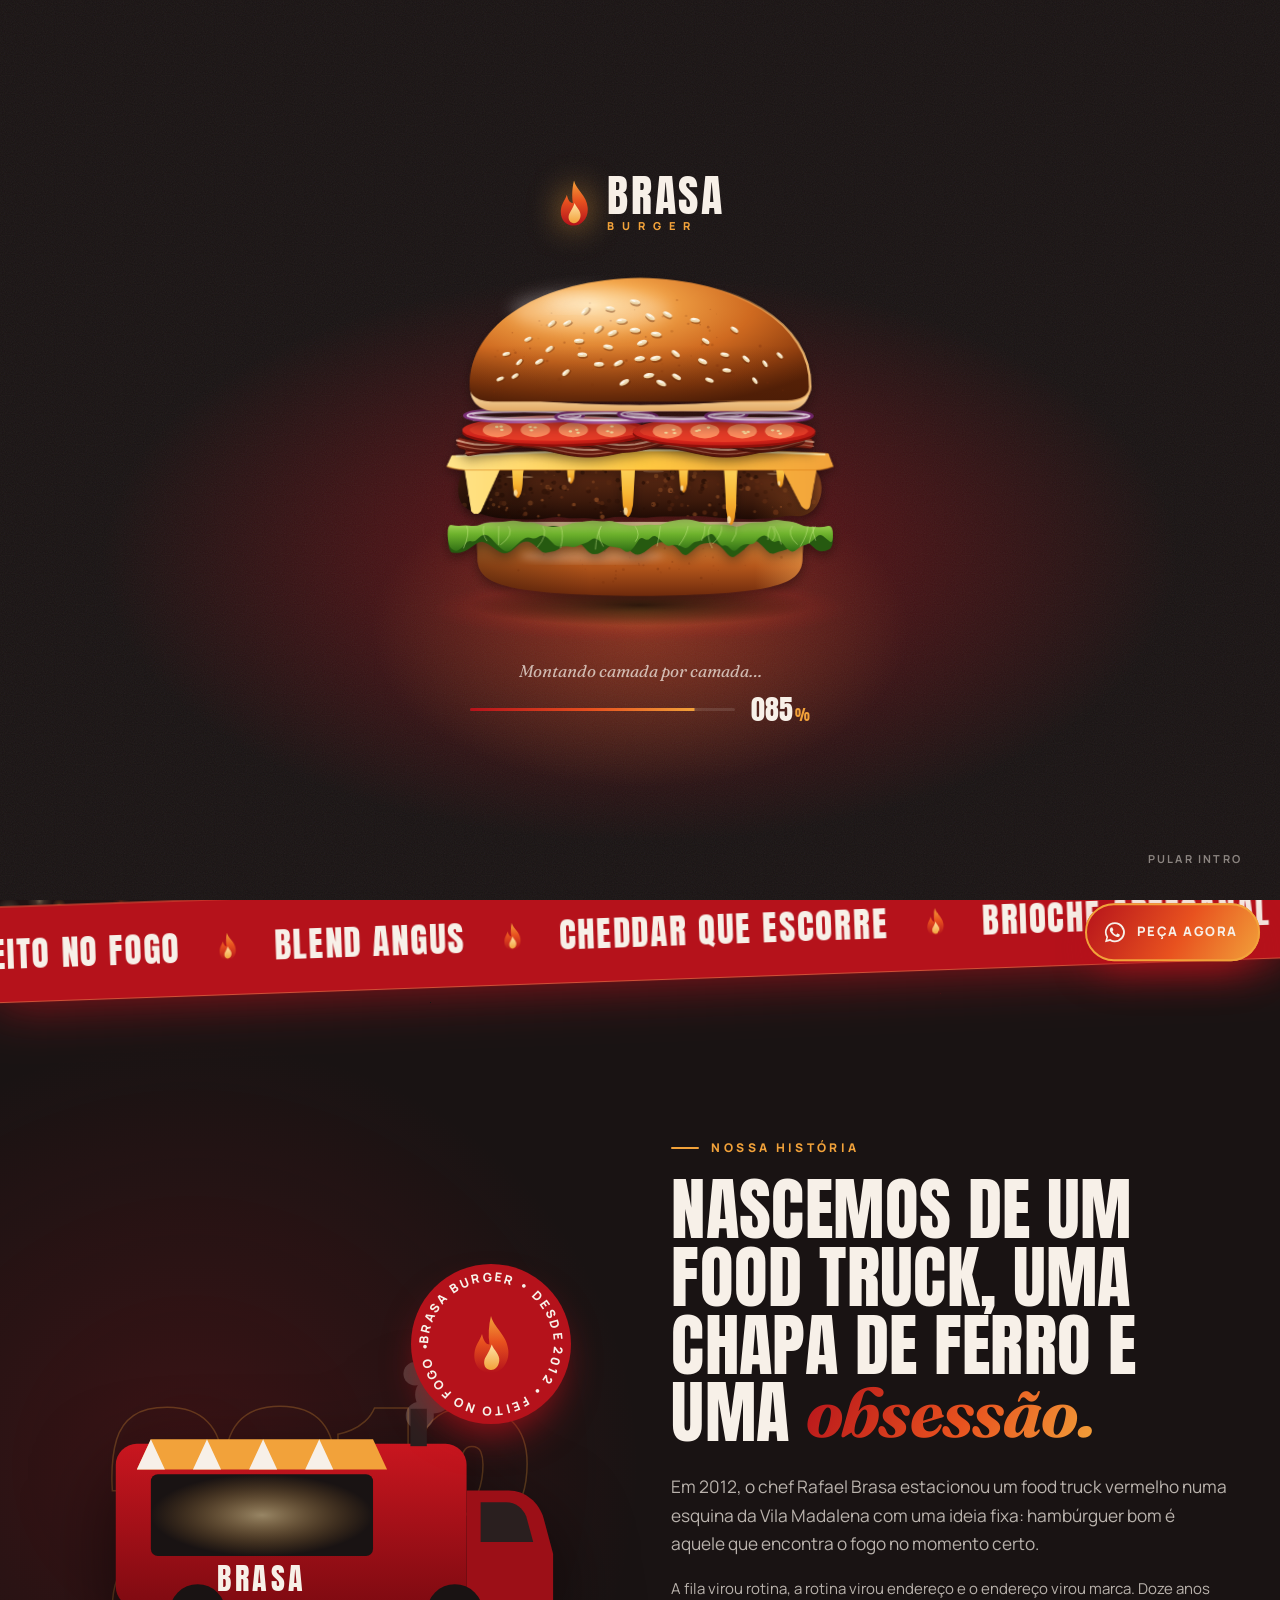
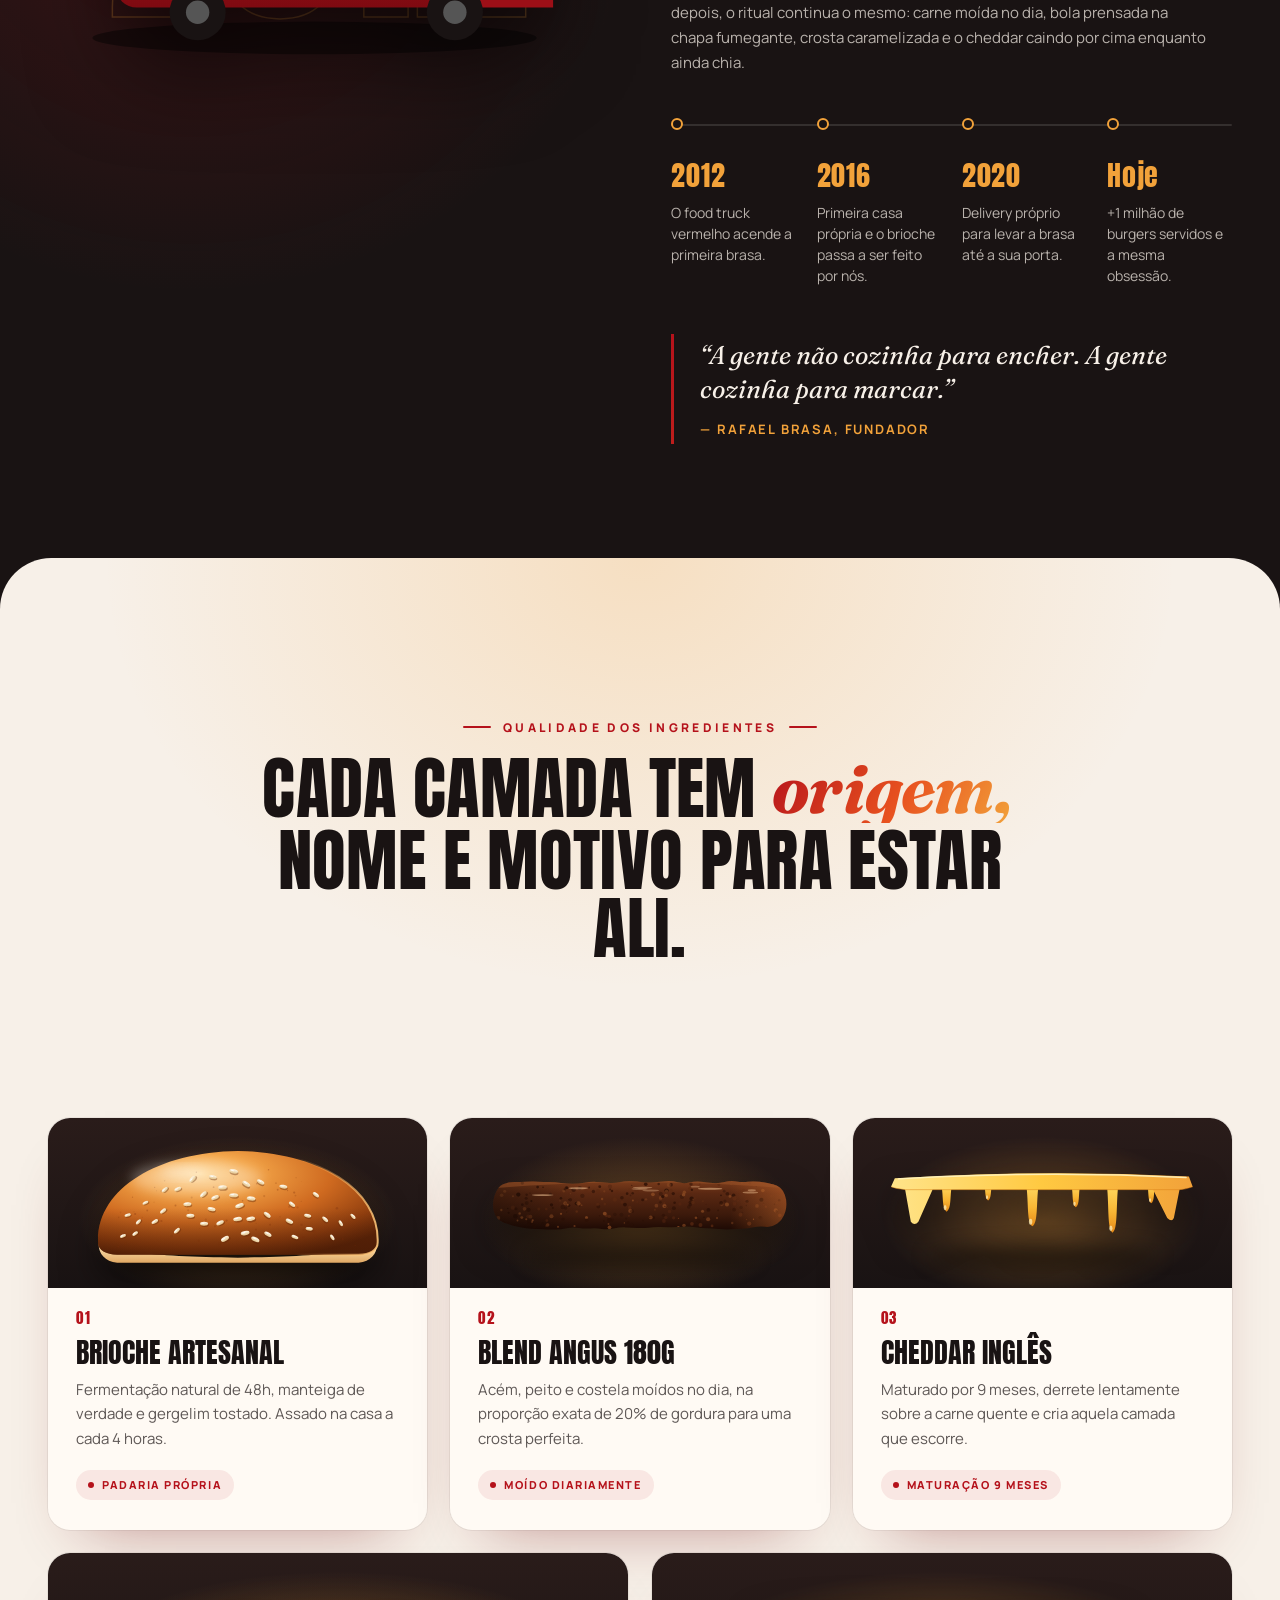
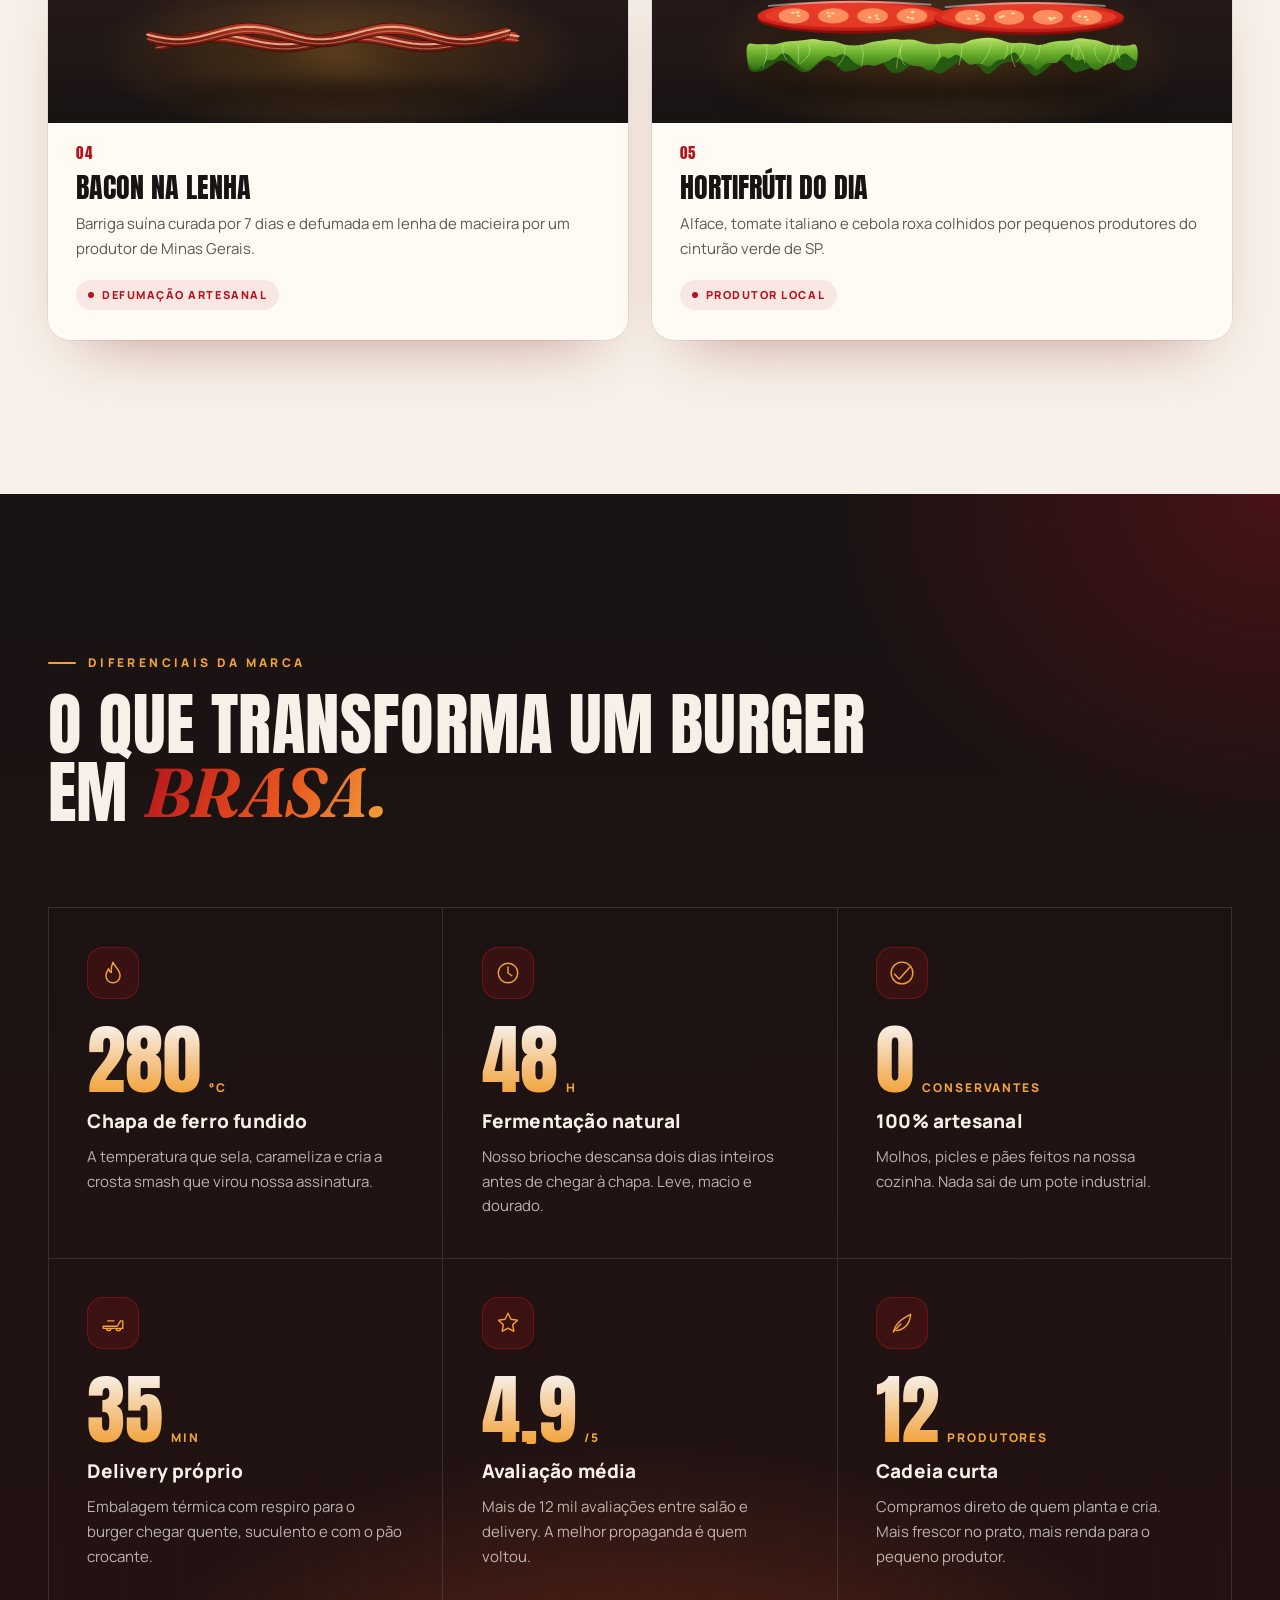
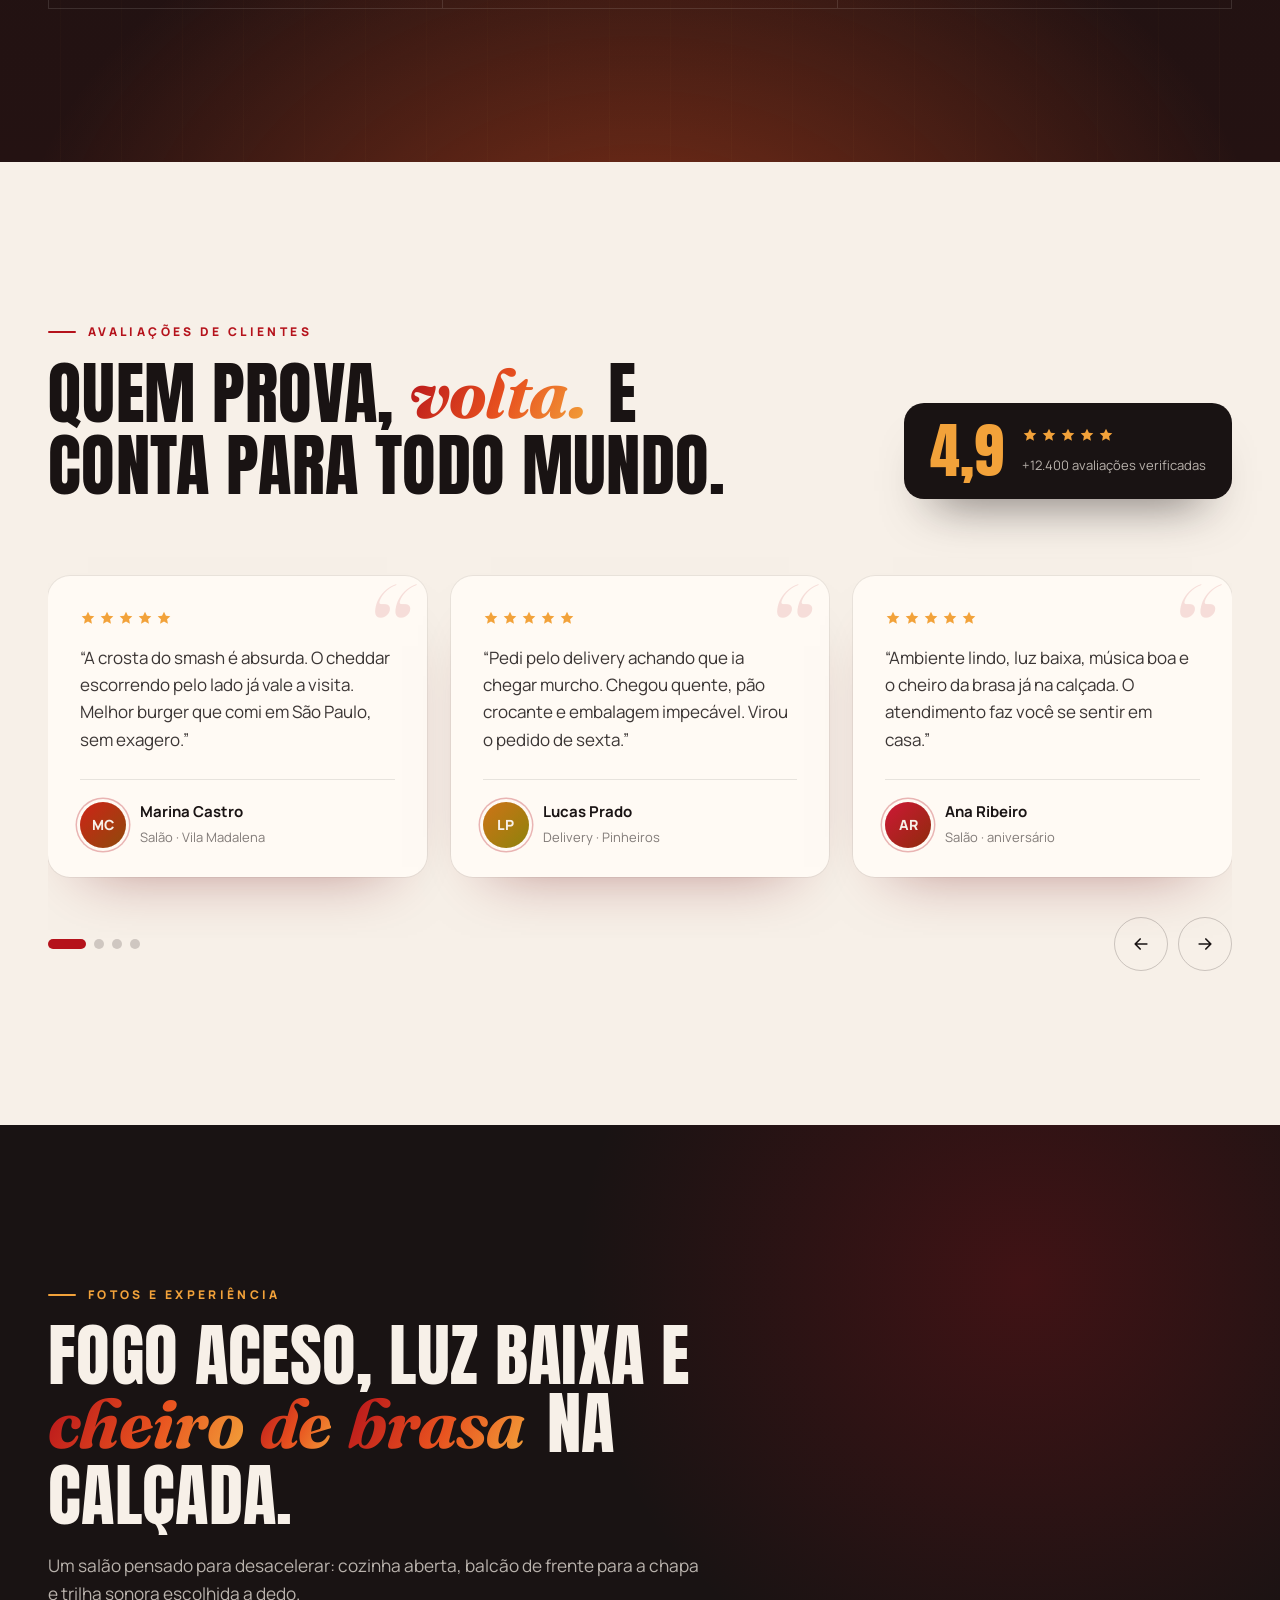
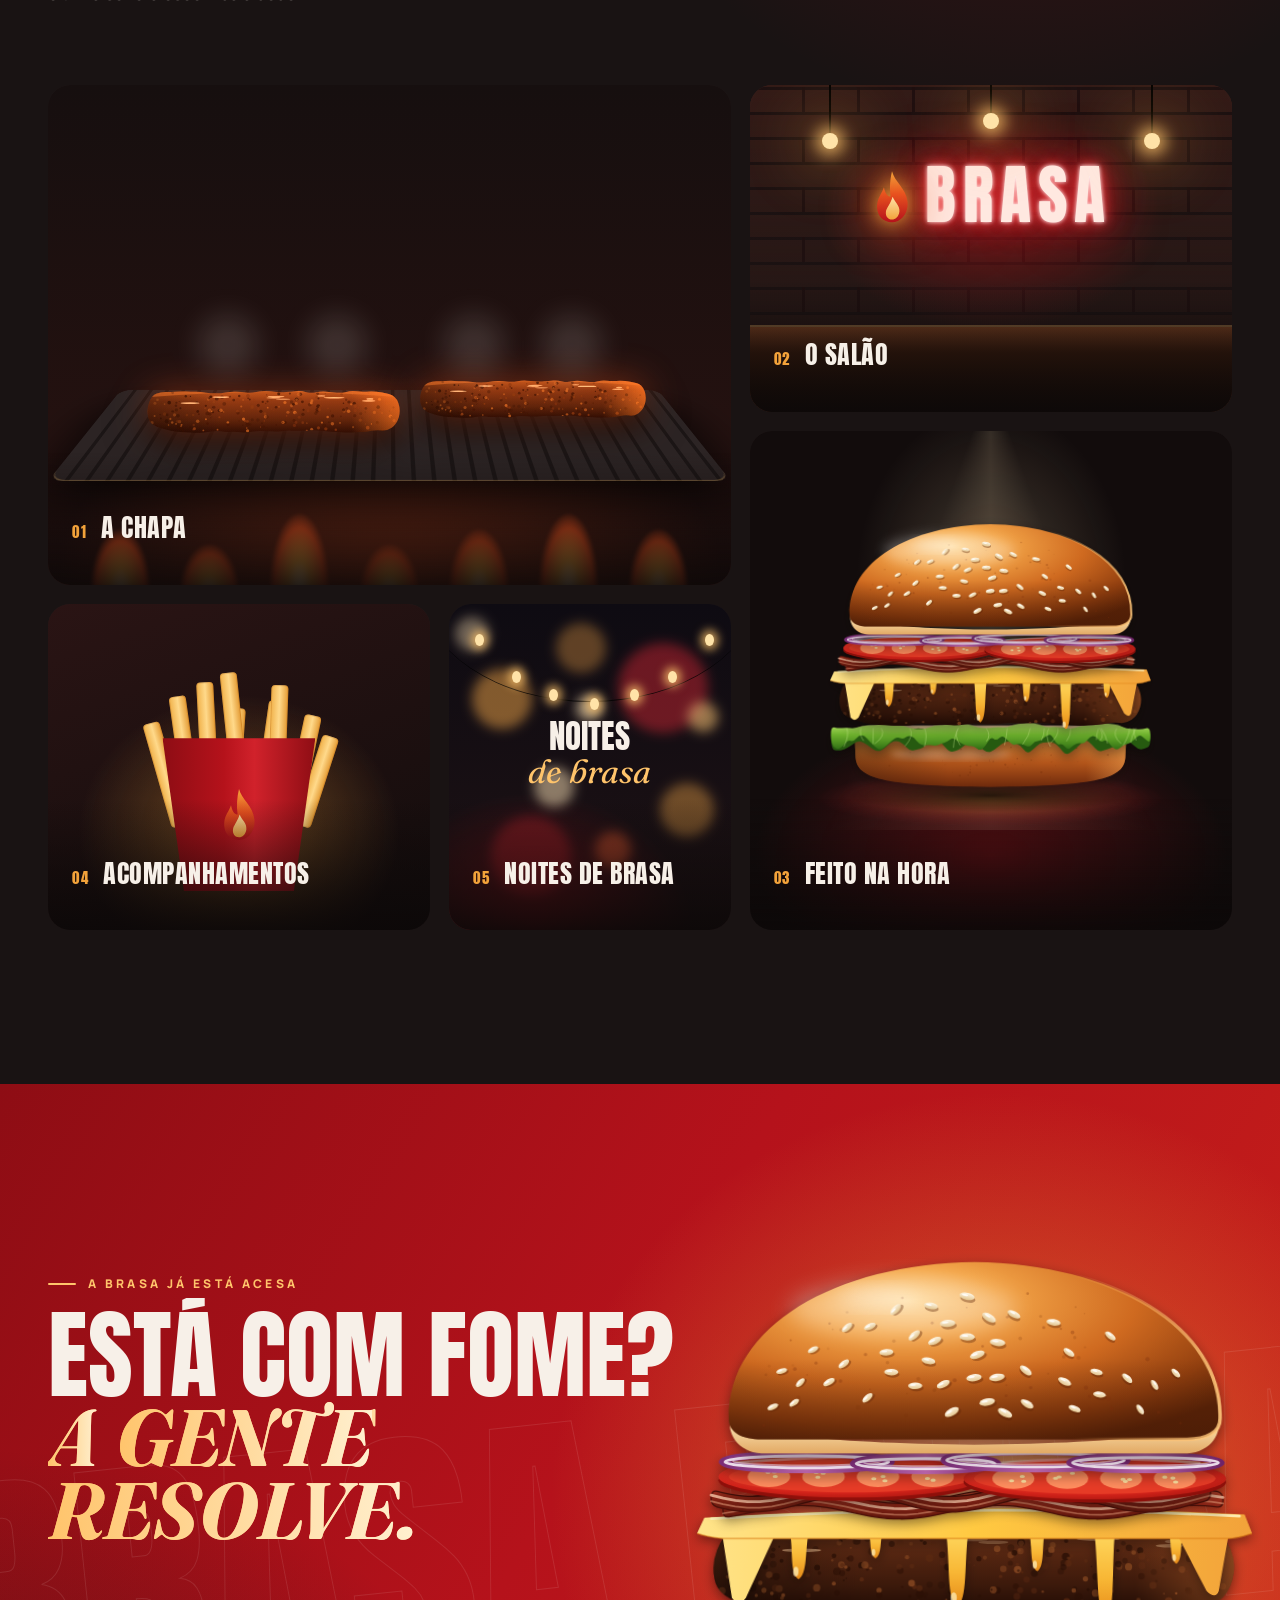
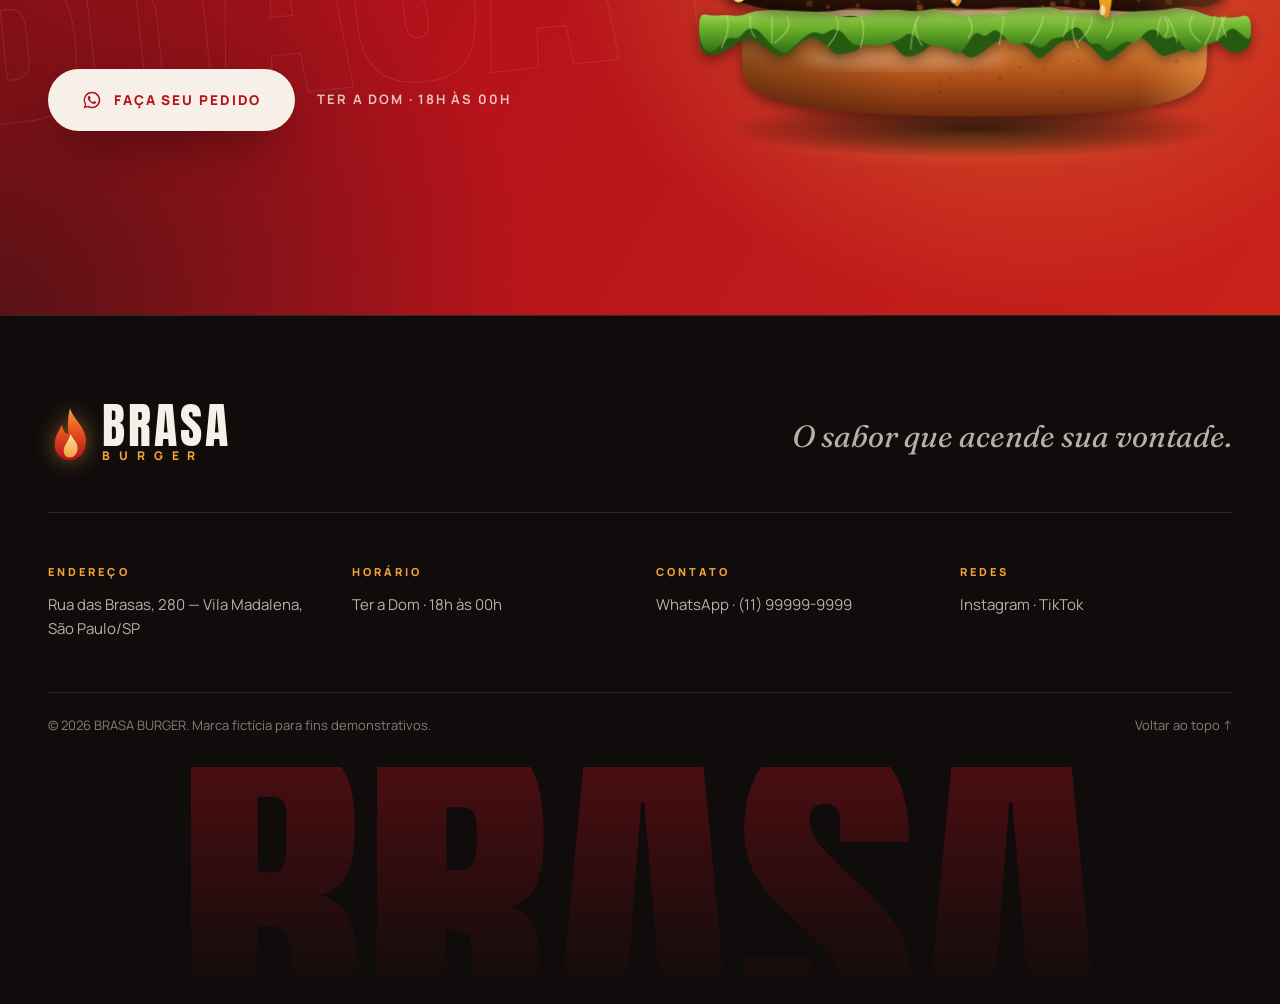
==== index.html @ 4874a47f "Site institucional BRASA BURGER: loader, hero com burger 3D animado e seções Co-Authored-By: Claude " ====
<!doctype html>
<html lang="pt-BR" class="is-loading">
<head>
  <meta charset="utf-8">
  <meta name="viewport" content="width=device-width, initial-scale=1, viewport-fit=cover">
  <title>BRASA BURGER — O sabor que acende sua vontade</title>
  <meta name="description" content="BRASA BURGER: smash burgers artesanais feitos na brasa, com blend Angus, cheddar inglês e brioche de fermentação natural.">
  <meta name="theme-color" content="#191313">
  <meta property="og:title" content="BRASA BURGER">
  <meta property="og:description" content="O sabor que acende sua vontade.">
  <link rel="icon" href="assets/favicon.svg" type="image/svg+xml">
  <link rel="preconnect" href="https://fonts.googleapis.com">
  <link rel="preconnect" href="https://fonts.gstatic.com" crossorigin>
  <link href="https://fonts.googleapis.com/css2?family=Anton&family=Fraunces:ital,opsz,wght@1,9..144,500;1,9..144,700&family=Manrope:wght@400;500;600;700;800&display=swap" rel="stylesheet">
  <link rel="stylesheet" href="css/base.css">
  <link rel="stylesheet" href="css/burger.css">
  <link rel="stylesheet" href="css/loader.css">
  <link rel="stylesheet" href="css/layout.css">
  <link rel="stylesheet" href="css/sections.css">
</head>
<body>

  <!-- Símbolos reutilizáveis -->
  <svg width="0" height="0" style="position:absolute" aria-hidden="true">
    <defs>
      <linearGradient id="flameG" x1="0" y1="1" x2="0" y2="0">
        <stop offset="0" stop-color="#B5121B"/><stop offset=".55" stop-color="#E8521F"/><stop offset="1" stop-color="#F2A23A"/>
      </linearGradient>
      <linearGradient id="flameIn" x1="0" y1="1" x2="0" y2="0">
        <stop offset="0" stop-color="#F2A23A"/><stop offset="1" stop-color="#FFE3A8"/>
      </linearGradient>
    </defs>
    <symbol id="i-flame" viewBox="0 0 64 80">
      <path d="M32 2C36 18 53 27 55 47C57 65 45 78 32 78C18 78 8 67 10 51C11 41 17 35 20 26C22 36 26 40 30 40C28 28 29 14 32 2Z" fill="url(#flameG)"/>
      <path d="M33 40C36 48 44 53 43 62C42 70 37 74 32 74C26 74 22 69 23 62C24 56 29 52 33 40Z" fill="url(#flameIn)"/>
    </symbol>
    <symbol id="i-star" viewBox="0 0 24 24"><path d="M12 2.5l2.9 6 6.6.8-4.9 4.6 1.3 6.6L12 17.3l-5.9 3.2 1.3-6.6L2.5 9.3l6.6-.8z" fill="currentColor"/></symbol>
    <symbol id="i-whats" viewBox="0 0 24 24"><path fill="currentColor" d="M12 2a10 10 0 0 0-8.6 15.1L2 22l5-1.3A10 10 0 1 0 12 2zm0 18.2c-1.6 0-3.1-.4-4.4-1.2l-.3-.2-3 .8.8-2.9-.2-.3A8.2 8.2 0 1 1 12 20.2zm4.5-6.1c-.2-.1-1.5-.7-1.7-.8-.2-.1-.4-.1-.6.1l-.8 1c-.1.2-.3.2-.5.1-.7-.3-1.4-.7-2-1.3-.6-.5-1-1.1-1.4-1.8-.1-.2 0-.4.1-.5l.4-.5.3-.4v-.5l-.8-1.9c-.2-.5-.4-.4-.6-.4h-.5c-.2 0-.5.1-.7.3-.6.6-.9 1.4-.9 2.2.1 1 .5 1.9 1.1 2.7 1.1 1.6 2.5 2.9 4.2 3.7.5.2.9.4 1.4.5.5.2 1.1.2 1.6.1.6-.1 1.2-.5 1.5-1 .2-.4.2-.8.1-1.2l-.2-.2z"/></symbol>
    <symbol id="i-arrow" viewBox="0 0 24 24"><path d="M5 12h14M13 6l6 6-6 6" fill="none" stroke="currentColor" stroke-width="2" stroke-linecap="round" stroke-linejoin="round"/></symbol>
  </svg>

  <!-- ================================================================ LOADER -->
  <div class="loader" id="loader" role="status" aria-live="polite" aria-label="Carregando BRASA BURGER">
    <div class="loader__bg"></div>
    <div class="loader__grain" aria-hidden="true"></div>
    <div class="loader__inner">
      <div class="loader__logo">
        <svg class="loader__flame" aria-hidden="true"><use href="#i-flame"/></svg>
        <div class="loader__word"><span>BRASA</span><small>BURGER</small></div>
      </div>
      <div class="loader__burger"><div data-burger="loader"></div></div>
      <div class="loader__status">
        <p class="loader__phrase" id="loaderPhrase">Acendendo a brasa…</p>
        <div class="loader__bar"><span id="loaderBar"></span></div>
        <div class="loader__count"><span id="loaderCount">000</span><small>%</small></div>
      </div>
    </div>
    <div class="loader__curtain loader__curtain--top"></div>
    <div class="loader__curtain loader__curtain--bottom"></div>
    <button class="loader__skip" type="button" id="loaderSkip">Pular intro</button>
  </div>

  <div class="progress" aria-hidden="true"><span></span></div>
  <div class="cursor" aria-hidden="true"><span class="cursor__dot"></span><span class="cursor__ring"></span></div>

  <!-- ================================================================ HEADER -->
  <header class="header" id="header">
    <div class="container header__row">
      <a href="#inicio" class="logo" aria-label="BRASA BURGER — início">
        <svg class="logo__flame" aria-hidden="true"><use href="#i-flame"/></svg>
        <span class="logo__word"><b>BRASA</b><small>BURGER</small></span>
      </a>
      <nav class="nav" id="nav" aria-label="Navegação principal">
        <ul class="nav__list">
          <li><a href="#historia" class="nav__link" data-i="1"><span>História</span></a></li>
          <li><a href="#ingredientes" class="nav__link" data-i="2"><span>Ingredientes</span></a></li>
          <li><a href="#diferenciais" class="nav__link" data-i="3"><span>Diferenciais</span></a></li>
          <li><a href="#avaliacoes" class="nav__link" data-i="4"><span>Avaliações</span></a></li>
          <li><a href="#experiencia" class="nav__link" data-i="5"><span>Experiência</span></a></li>
        </ul>
        <div class="nav__mobile-foot">
          <a class="btn btn--primary" data-order href="#"><svg><use href="#i-whats"/></svg>FAÇA SEU PEDIDO</a>
          <p data-contact="hours"></p>
        </div>
      </nav>
      <a class="btn btn--primary btn--sm header__cta" data-order href="#"><svg><use href="#i-whats"/></svg><span>FAÇA SEU PEDIDO</span></a>
      <button class="burger-btn" id="menuBtn" type="button" aria-label="Abrir menu" aria-expanded="false" aria-controls="nav">
        <span></span><span></span><span></span>
      </button>
    </div>
  </header>

  <main>
    <!-- ================================================================ HERO -->
    <section class="hero" id="inicio" aria-label="Início">
      <canvas class="hero__embers" id="embers" aria-hidden="true"></canvas>
      <div class="hero__glow" aria-hidden="true"></div>
      <div class="hero__bgword" aria-hidden="true"><span>BRASA</span></div>

      <div class="container hero__grid">
        <div class="hero__content">
          <p class="eyebrow hero__eyebrow" data-hero="1"><span class="pulse-dot"></span>Smash burger na brasa · desde 2012</p>
          <h1 class="hero__title">
            <span class="hero__line"><span data-hero="2">O SABOR</span></span>
            <span class="hero__line"><span data-hero="3">QUE <em>ACENDE</em></span></span>
            <span class="hero__line"><span data-hero="4">SUA VONTADE.</span></span>
          </h1>
          <p class="hero__lead" data-hero="5">Blend Angus selado a 280°C, cheddar que escorre devagar e brioche tostado na manteiga. Hambúrguer de verdade, feito no fogo e servido no ponto.</p>
          <div class="hero__actions" data-hero="6">
            <a class="btn btn--primary btn--lg magnetic" data-order href="#"><svg><use href="#i-whats"/></svg><span>FAÇA SEU PEDIDO</span></a>
            <a class="btn btn--ghost btn--lg" href="#historia"><span>CONHEÇA NOSSA HISTÓRIA</span><svg><use href="#i-arrow"/></svg></a>
          </div>
          <div class="hero__meta" data-hero="7">
            <div class="hero__rating">
              <span class="stars"><svg><use href="#i-star"/></svg><svg><use href="#i-star"/></svg><svg><use href="#i-star"/></svg><svg><use href="#i-star"/></svg><svg><use href="#i-star"/></svg></span>
              <span><b>4,9</b> · +12 mil avaliações</span>
            </div>
            <span class="hero__sep"></span>
            <span class="hero__delivery">Delivery em até <b>35 min</b></span>
          </div>
        </div>

        <div class="hero__visual" data-hero="8">
          <div class="hero__halo" aria-hidden="true"></div>
          <div class="hero__ring" aria-hidden="true"></div>
          <div class="hero__burger" data-burger="hero" role="img" aria-label="Hambúrguer BRASA com brioche, cheddar derretido, blend Angus, bacon, tomate, cebola roxa e alface"></div>
          <div class="hero__particles" aria-hidden="true">
            <i class="seed" style="--x:12%;--y:18%;--d:0s"></i><i class="seed" style="--x:84%;--y:12%;--d:-2s"></i>
            <i class="seed" style="--x:92%;--y:56%;--d:-4s"></i><i class="seed" style="--x:6%;--y:62%;--d:-1s"></i>
            <i class="leaf" style="--x:4%;--y:40%;--d:-3s"></i><i class="leaf" style="--x:90%;--y:80%;--d:-5s"></i>
            <i class="flake" style="--x:20%;--y:85%;--d:-1.5s"></i><i class="flake" style="--x:75%;--y:4%;--d:-3.5s"></i>
          </div>
          <div class="hero__badge hero__badge--a"><b>180g</b><span>Blend Angus</span></div>
          <div class="hero__badge hero__badge--b"><svg><use href="#i-flame"/></svg><span>Na brasa<br>a 280°C</span></div>
          <button class="hero__toggle" id="heroToggle" type="button" aria-pressed="false">
            <span class="hero__toggle-icon"><i></i><i></i><i></i></span><span class="hero__toggle-text">Ver por dentro</span>
          </button>
        </div>
      </div>

      <a href="#historia" class="hero__scroll" aria-label="Rolar para a história"><span>Role</span><i></i></a>
    </section>

    <!-- ================================================================ MARQUEE -->
    <div class="marquee" aria-hidden="true">
      <div class="marquee__track">
        <span>FEITO NO FOGO</span><svg><use href="#i-flame"/></svg><span>BLEND ANGUS</span><svg><use href="#i-flame"/></svg><span>CHEDDAR QUE ESCORRE</span><svg><use href="#i-flame"/></svg><span>BRIOCHE ARTESANAL</span><svg><use href="#i-flame"/></svg><span>SMASH NA CHAPA</span><svg><use href="#i-flame"/></svg>
        <span>FEITO NO FOGO</span><svg><use href="#i-flame"/></svg><span>BLEND ANGUS</span><svg><use href="#i-flame"/></svg><span>CHEDDAR QUE ESCORRE</span><svg><use href="#i-flame"/></svg><span>BRIOCHE ARTESANAL</span><svg><use href="#i-flame"/></svg><span>SMASH NA CHAPA</span><svg><use href="#i-flame"/></svg>
      </div>
    </div>

    <!-- ================================================================ HISTÓRIA -->
    <section class="section story" id="historia">
      <div class="container story__grid">
        <div class="story__visual reveal">
          <div class="seal" aria-hidden="true">
            <svg class="seal__text" viewBox="0 0 200 200">
              <defs><path id="sealPath" d="M100 100m-78 0a78 78 0 1 1 156 0a78 78 0 1 1-156 0"/></defs>
              <text><textPath href="#sealPath">BRASA BURGER • DESDE 2012 • FEITO NO FOGO •</textPath></text>
            </svg>
            <svg class="seal__flame"><use href="#i-flame"/></svg>
          </div>
          <div class="story__year" aria-hidden="true">2012</div>
          <div class="story__truck">
            <svg viewBox="0 0 420 260" aria-hidden="true">
              <defs>
                <linearGradient id="truckG" x1="0" y1="0" x2="0" y2="1"><stop offset="0" stop-color="#C9161F"/><stop offset="1" stop-color="#7E0A11"/></linearGradient>
                <radialGradient id="lampG"><stop offset="0" stop-color="#FFE3A8"/><stop offset="1" stop-color="#F2A23A" stop-opacity="0"/></radialGradient>
              </defs>
              <ellipse cx="210" cy="236" rx="190" ry="14" fill="#000" opacity=".45"/>
              <rect x="40" y="70" width="300" height="140" rx="18" fill="url(#truckG)"/>
              <path d="M340 110h36c14 0 26 10 30 24l8 30v46H340z" fill="#9C0F17"/>
              <path d="M352 120h22c8 0 14 5 17 12l6 22h-45z" fill="#2a1f1f"/>
              <rect x="70" y="96" width="190" height="70" rx="6" fill="#191313"/>
              <rect x="70" y="96" width="190" height="70" rx="6" fill="url(#lampG)" opacity=".55"/>
              <path d="M58 92h214l-12-26H70z" fill="#F2A23A"/>
              <path d="M70 66l-12 26h24zm48 0l-12 26h24zm48 0l-12 26h24zm48 0l-12 26h24z" fill="#F7F0E8"/>
              <text x="165" y="196" text-anchor="middle" font-family="Anton, Impact, sans-serif" font-size="26" fill="#F7F0E8" letter-spacing="3">BRASA</text>
              <circle cx="110" cy="214" r="24" fill="#191313"/><circle cx="110" cy="214" r="10" fill="#555"/>
              <circle cx="330" cy="214" r="24" fill="#191313"/><circle cx="330" cy="214" r="10" fill="#555"/>
              <g class="truck-smoke" fill="#F7F0E8" opacity=".18"><circle cx="300" cy="46" r="12"/><circle cx="312" cy="28" r="16"/><circle cx="296" cy="10" r="10"/></g>
              <rect x="292" y="40" width="14" height="32" fill="#2a1f1f"/>
            </svg>
          </div>
        </div>

        <div class="story__content">
          <p class="eyebrow reveal">Nossa história</p>
          <h2 class="title reveal" data-split>Nascemos de um food truck, uma chapa de ferro e uma <em>obsessão.</em></h2>
          <p class="lead reveal">Em 2012, o chef Rafael Brasa estacionou um food truck vermelho numa esquina da Vila Madalena com uma ideia fixa: hambúrguer bom é aquele que encontra o fogo no momento certo.</p>
          <p class="reveal">A fila virou rotina, a rotina virou endereço e o endereço virou marca. Doze anos depois, o ritual continua o mesmo: carne moída no dia, bola prensada na chapa fumegante, crosta caramelizada e o cheddar caindo por cima enquanto ainda chia.</p>

          <ol class="timeline reveal" style="--p:0">
            <li><b>2012</b><span>O food truck vermelho acende a primeira brasa.</span></li>
            <li><b>2016</b><span>Primeira casa própria e o brioche passa a ser feito por nós.</span></li>
            <li><b>2020</b><span>Delivery próprio para levar a brasa até a sua porta.</span></li>
            <li><b>Hoje</b><span>+1 milhão de burgers servidos e a mesma obsessão.</span></li>
          </ol>

          <blockquote class="quote reveal">
            <p>“A gente não cozinha para encher. A gente cozinha para marcar.”</p>
            <cite>— Rafael Brasa, fundador</cite>
          </blockquote>
        </div>
      </div>
    </section>

    <!-- ================================================================ INGREDIENTES -->
    <section class="section ingredients" id="ingredientes">
      <div class="container">
        <header class="section-head section-head--center">
          <p class="eyebrow eyebrow--dark reveal">Qualidade dos ingredientes</p>
          <h2 class="title title--dark reveal" data-split>Cada camada tem <em>origem,</em> nome e motivo para estar ali.</h2>
          <p class="lead lead--dark reveal">Trabalhamos com produtores parceiros, recebemos insumos frescos todos os dias e não usamos conservantes. Simples assim — e trabalhoso assim.</p>
        </header>

        <div class="ing-grid">
          <article class="ing-card tilt reveal" style="--i:0">
            <div class="ing-card__art" data-art="topBun"></div>
            <span class="ing-card__num">01</span>
            <h3>Brioche artesanal</h3>
            <p>Fermentação natural de 48h, manteiga de verdade e gergelim tostado. Assado na casa a cada 4 horas.</p>
            <span class="ing-card__tag">Padaria própria</span>
          </article>
          <article class="ing-card tilt reveal" style="--i:1">
            <div class="ing-card__art" data-art="patty"></div>
            <span class="ing-card__num">02</span>
            <h3>Blend Angus 180g</h3>
            <p>Acém, peito e costela moídos no dia, na proporção exata de 20% de gordura para uma crosta perfeita.</p>
            <span class="ing-card__tag">Moído diariamente</span>
          </article>
          <article class="ing-card tilt reveal" style="--i:2">
            <div class="ing-card__art" data-art="cheese"></div>
            <span class="ing-card__num">03</span>
            <h3>Cheddar inglês</h3>
            <p>Maturado por 9 meses, derrete lentamente sobre a carne quente e cria aquela camada que escorre.</p>
            <span class="ing-card__tag">Maturação 9 meses</span>
          </article>
          <article class="ing-card tilt reveal" style="--i:3">
            <div class="ing-card__art" data-art="bacon"></div>
            <span class="ing-card__num">04</span>
            <h3>Bacon na lenha</h3>
            <p>Barriga suína curada por 7 dias e defumada em lenha de macieira por um produtor de Minas Gerais.</p>
            <span class="ing-card__tag">Defumação artesanal</span>
          </article>
          <article class="ing-card tilt reveal" style="--i:4">
            <div class="ing-card__art ing-card__art--duo"><div data-art="tomato"></div><div data-art="lettuce"></div></div>
            <span class="ing-card__num">05</span>
            <h3>Hortifrúti do dia</h3>
            <p>Alface, tomate italiano e cebola roxa colhidos por pequenos produtores do cinturão verde de SP.</p>
            <span class="ing-card__tag">Produtor local</span>
          </article>
        </div>
      </div>
    </section>

    <!-- ================================================================ DIFERENCIAIS -->
    <section class="section features" id="diferenciais">
      <div class="features__fire" aria-hidden="true"></div>
      <div class="container">
        <header class="section-head">
          <p class="eyebrow reveal">Diferenciais da marca</p>
          <h2 class="title reveal" data-split>O que transforma um burger em <em>BRASA.</em></h2>
        </header>

        <div class="feat-grid">
          <article class="feat spot reveal" style="--i:0">
            <div class="feat__icon"><svg viewBox="0 0 48 48"><path d="M24 4c3 9 13 13 13 25a13 13 0 0 1-26 0c0-6 3-9 5-13 1 5 3 7 5 7-1-7 0-13 3-19z"/></svg></div>
            <div class="feat__num"><span data-count="280">0</span><small>°C</small></div>
            <h3>Chapa de ferro fundido</h3>
            <p>A temperatura que sela, carameliza e cria a crosta smash que virou nossa assinatura.</p>
          </article>
          <article class="feat spot reveal" style="--i:1">
            <div class="feat__icon"><svg viewBox="0 0 48 48"><circle cx="24" cy="24" r="18"/><path d="M24 13v11l7 5"/></svg></div>
            <div class="feat__num"><span data-count="48">0</span><small>h</small></div>
            <h3>Fermentação natural</h3>
            <p>Nosso brioche descansa dois dias inteiros antes de chegar à chapa. Leve, macio e dourado.</p>
          </article>
          <article class="feat spot reveal" style="--i:2">
            <div class="feat__icon"><svg viewBox="0 0 48 48"><path d="M10 26l9 9 19-21"/><circle cx="24" cy="24" r="20"/></svg></div>
            <div class="feat__num"><span data-count="0">0</span><small>conservantes</small></div>
            <h3>100% artesanal</h3>
            <p>Molhos, picles e pães feitos na nossa cozinha. Nada sai de um pote industrial.</p>
          </article>
          <article class="feat spot reveal" style="--i:3">
            <div class="feat__icon"><svg viewBox="0 0 48 48"><path d="M6 30h26l6-10h4v14H6zM12 34a4 4 0 1 0 8 0M30 34a4 4 0 1 0 8 0M14 20h12"/></svg></div>
            <div class="feat__num"><span data-count="35">0</span><small>min</small></div>
            <h3>Delivery próprio</h3>
            <p>Embalagem térmica com respiro para o burger chegar quente, suculento e com o pão crocante.</p>
          </article>
          <article class="feat spot reveal" style="--i:4">
            <div class="feat__icon"><svg viewBox="0 0 48 48"><path d="M24 6l5.4 11 12.1 1.8-8.8 8.5 2.1 12L24 33.6 13.2 39.3l2.1-12-8.8-8.5L18.6 17z"/></svg></div>
            <div class="feat__num"><span data-count="4.9" data-decimals="1">0</span><small>/5</small></div>
            <h3>Avaliação média</h3>
            <p>Mais de 12 mil avaliações entre salão e delivery. A melhor propaganda é quem voltou.</p>
          </article>
          <article class="feat spot reveal" style="--i:5">
            <div class="feat__icon"><svg viewBox="0 0 48 48"><path d="M8 40c4-14 12-22 32-32-2 20-12 28-26 30"/><path d="M8 40l14-14"/></svg></div>
            <div class="feat__num"><span data-count="12">0</span><small>produtores</small></div>
            <h3>Cadeia curta</h3>
            <p>Compramos direto de quem planta e cria. Mais frescor no prato, mais renda para o pequeno produtor.</p>
          </article>
        </div>
      </div>
    </section>

    <!-- ================================================================ AVALIAÇÕES -->
    <section class="section reviews" id="avaliacoes">
      <div class="container">
        <header class="section-head reviews__head">
          <div>
            <p class="eyebrow eyebrow--dark reveal">Avaliações de clientes</p>
            <h2 class="title title--dark reveal" data-split>Quem prova, <em>volta.</em> E conta para todo mundo.</h2>
          </div>
          <div class="reviews__score reveal">
            <b>4,9</b>
            <div>
              <span class="stars"><svg><use href="#i-star"/></svg><svg><use href="#i-star"/></svg><svg><use href="#i-star"/></svg><svg><use href="#i-star"/></svg><svg><use href="#i-star"/></svg></span>
              <small>+12.400 avaliações verificadas</small>
            </div>
          </div>
        </header>

        <div class="slider reveal" id="reviews" aria-roledescription="carrossel" aria-label="Avaliações">
          <div class="slider__viewport">
            <ul class="slider__track">
              <li class="review"><div class="review__stars stars"><svg><use href="#i-star"/></svg><svg><use href="#i-star"/></svg><svg><use href="#i-star"/></svg><svg><use href="#i-star"/></svg><svg><use href="#i-star"/></svg></div>
                <p>“A crosta do smash é absurda. O cheddar escorrendo pelo lado já vale a visita. Melhor burger que comi em São Paulo, sem exagero.”</p>
                <footer><span class="avatar" style="--h:4">MC</span><div><b>Marina Castro</b><small>Salão · Vila Madalena</small></div></footer></li>
              <li class="review"><div class="review__stars stars"><svg><use href="#i-star"/></svg><svg><use href="#i-star"/></svg><svg><use href="#i-star"/></svg><svg><use href="#i-star"/></svg><svg><use href="#i-star"/></svg></div>
                <p>“Pedi pelo delivery achando que ia chegar murcho. Chegou quente, pão crocante e embalagem impecável. Virou o pedido de sexta.”</p>
                <footer><span class="avatar" style="--h:30">LP</span><div><b>Lucas Prado</b><small>Delivery · Pinheiros</small></div></footer></li>
              <li class="review"><div class="review__stars stars"><svg><use href="#i-star"/></svg><svg><use href="#i-star"/></svg><svg><use href="#i-star"/></svg><svg><use href="#i-star"/></svg><svg><use href="#i-star"/></svg></div>
                <p>“Ambiente lindo, luz baixa, música boa e o cheiro da brasa já na calçada. O atendimento faz você se sentir em casa.”</p>
                <footer><span class="avatar" style="--h:350">AR</span><div><b>Ana Ribeiro</b><small>Salão · aniversário</small></div></footer></li>
              <li class="review"><div class="review__stars stars"><svg><use href="#i-star"/></svg><svg><use href="#i-star"/></svg><svg><use href="#i-star"/></svg><svg><use href="#i-star"/></svg><svg><use href="#i-star"/></svg></div>
                <p>“Dá pra sentir que a carne é moída no dia. Suculento do primeiro ao último pedaço, e o brioche segura tudo sem desmanchar.”</p>
                <footer><span class="avatar" style="--h:18">TS</span><div><b>Thiago Souza</b><small>Crítico gastronômico</small></div></footer></li>
              <li class="review"><div class="review__stars stars"><svg><use href="#i-star"/></svg><svg><use href="#i-star"/></svg><svg><use href="#i-star"/></svg><svg><use href="#i-star"/></svg><svg><use href="#i-star"/></svg></div>
                <p>“Levei meus pais que ‘não gostam de hambúrguer’. Saíram perguntando quando a gente volta. Precisa dizer mais?”</p>
                <footer><span class="avatar" style="--h:40">JF</span><div><b>Juliana Freitas</b><small>Salão · almoço de domingo</small></div></footer></li>
              <li class="review"><div class="review__stars stars"><svg><use href="#i-star"/></svg><svg><use href="#i-star"/></svg><svg><use href="#i-star"/></svg><svg><use href="#i-star"/></svg><svg><use href="#i-star"/></svg></div>
                <p>“O bacon defumado tem um aroma que não encontrei em nenhum outro lugar. Equilíbrio perfeito entre gordura, sal e fumaça.”</p>
                <footer><span class="avatar" style="--h:10">RM</span><div><b>Rodrigo Martins</b><small>Delivery · Perdizes</small></div></footer></li>
            </ul>
          </div>
          <div class="slider__ui">
            <div class="slider__dots" role="tablist" aria-label="Escolher avaliação"></div>
            <div class="slider__arrows">
              <button class="icon-btn" type="button" data-dir="-1" aria-label="Avaliação anterior"><svg style="transform:scaleX(-1)"><use href="#i-arrow"/></svg></button>
              <button class="icon-btn" type="button" data-dir="1" aria-label="Próxima avaliação"><svg><use href="#i-arrow"/></svg></button>
            </div>
          </div>
        </div>
      </div>
    </section>

    <!-- ================================================================ EXPERIÊNCIA -->
    <section class="section experience" id="experiencia">
      <div class="container">
        <header class="section-head">
          <p class="eyebrow reveal">Fotos e experiência</p>
          <h2 class="title reveal" data-split>Fogo aceso, luz baixa e <em>cheiro de brasa</em> na calçada.</h2>
          <p class="lead reveal">Um salão pensado para desacelerar: cozinha aberta, balcão de frente para a chapa e trilha sonora escolhida a dedo.</p>
        </header>

        <div class="gallery">
          <figure class="shot shot--chapa reveal" data-shot="chapa" style="--i:0">
            <div class="shot__art">
              <div class="scene-grill">
                <div class="scene-grill__plate"></div>
                <div class="scene-grill__patty" data-art="patty"></div>
                <div class="scene-grill__patty scene-grill__patty--2" data-art="patty"></div>
                <div class="scene-grill__steam"><i></i><i></i><i></i><i></i></div>
                <div class="scene-grill__flames"><i></i><i></i><i></i><i></i><i></i><i></i><i></i></div>
              </div>
            </div>
            <figcaption><span>01</span><b>A chapa</b><small>280°C de pura assinatura</small></figcaption>
          </figure>

          <figure class="shot shot--salao reveal" data-shot="salao" style="--i:1">
            <div class="shot__art">
              <div class="scene-neon">
                <div class="scene-neon__bricks"></div>
                <div class="scene-neon__sign"><svg><use href="#i-flame"/></svg><span>BRASA</span></div>
                <div class="scene-neon__lamps"><i></i><i></i><i></i></div>
                <div class="scene-neon__counter"></div>
              </div>
            </div>
            <figcaption><span>02</span><b>O salão</b><small>Neon, tijolo e cozinha aberta</small></figcaption>
          </figure>

          <figure class="shot shot--burger reveal" data-shot="burger" style="--i:2">
            <div class="shot__art">
              <div class="scene-spot"><div class="scene-spot__burger" data-burger="mini"></div></div>
            </div>
            <figcaption><span>03</span><b>Feito na hora</b><small>Do pedido ao prato em minutos</small></figcaption>
          </figure>

          <figure class="shot shot--batata reveal" data-shot="batata" style="--i:3">
            <div class="shot__art">
              <div class="scene-fries">
                <div class="scene-fries__sticks"><i></i><i></i><i></i><i></i><i></i><i></i><i></i><i></i><i></i></div>
                <div class="scene-fries__box"><svg><use href="#i-flame"/></svg></div>
              </div>
            </div>
            <figcaption><span>04</span><b>Acompanhamentos</b><small>Batata rústica e molhos da casa</small></figcaption>
          </figure>

          <figure class="shot shot--noite reveal" data-shot="noite" style="--i:4">
            <div class="shot__art">
              <div class="scene-night">
                <div class="scene-night__bokeh"><i></i><i></i><i></i><i></i><i></i><i></i><i></i><i></i><i></i><i></i></div>
                <div class="scene-night__wire"><i></i><i></i><i></i><i></i><i></i><i></i><i></i></div>
                <p class="scene-night__text">Noites<br><em>de brasa</em></p>
              </div>
            </div>
            <figcaption><span>05</span><b>Noites de brasa</b><small>Terça a domingo, até meia-noite</small></figcaption>
          </figure>
        </div>
      </div>
    </section>

    <!-- ================================================================ CTA -->
    <section class="cta" id="pedido">
      <div class="cta__bg" aria-hidden="true"></div>
      <div class="container cta__grid">
        <div class="cta__content">
          <p class="eyebrow eyebrow--light reveal">A brasa já está acesa</p>
          <h2 class="cta__title reveal" data-split>ESTÁ COM FOME? <em>A GENTE RESOLVE.</em></h2>
          <p class="cta__lead reveal">Peça pelo WhatsApp e receba seu BRASA quentinho em casa — ou venha sentir o calor da chapa de perto.</p>
          <div class="cta__actions reveal">
            <a class="btn btn--cream btn--lg magnetic" data-order href="#"><svg><use href="#i-whats"/></svg><span>FAÇA SEU PEDIDO</span></a>
            <span class="cta__hours" data-contact="hours"></span>
          </div>
        </div>
        <div class="cta__visual reveal">
          <div class="cta__burger" data-burger="cta"></div>
        </div>
      </div>
    </section>
  </main>

  <!-- ================================================================ FOOTER -->
  <footer class="footer">
    <div class="container">
      <div class="footer__top">
        <a href="#inicio" class="logo logo--lg" aria-label="BRASA BURGER — voltar ao topo">
          <svg class="logo__flame" aria-hidden="true"><use href="#i-flame"/></svg>
          <span class="logo__word"><b>BRASA</b><small>BURGER</small></span>
        </a>
        <p class="footer__claim">O sabor que acende sua vontade.</p>
      </div>
      <div class="footer__cols">
        <div><h4>Endereço</h4><p data-contact="address"></p></div>
        <div><h4>Horário</h4><p data-contact="hours"></p></div>
        <div><h4>Contato</h4><p><a data-order href="#" class="link">WhatsApp</a> · <span data-contact="phone"></span></p></div>
        <div><h4>Redes</h4><p><a class="link" data-social="instagram" href="#" target="_blank" rel="noopener">Instagram</a> · <a class="link" data-social="tiktok" href="#" target="_blank" rel="noopener">TikTok</a></p></div>
      </div>
      <div class="footer__bottom">
        <span>© <span id="year"></span> BRASA BURGER. Marca fictícia para fins demonstrativos.</span>
        <a href="#inicio" class="link">Voltar ao topo ↑</a>
      </div>
    </div>
    <div class="footer__giant" aria-hidden="true">BRASA</div>
  </footer>

  <a class="whats-float" data-order href="#" aria-label="Fazer pedido pelo WhatsApp"><svg><use href="#i-whats"/></svg><span>Peça agora</span></a>

  <script src="js/config.js"></script>
  <script src="js/burger.js"></script>
  <script src="js/embers.js"></script>
  <script src="js/loader.js"></script>
  <script src="js/main.js"></script>
</body>
</html>
---- css/base.css ----
/* ==========================================================================
   BRASA BURGER — Base: tokens, reset, typography, buttons, utilities
   ========================================================================== */
:root {
  --red: #B5121B;
  --red-hot: #D81E26;
  --red-deep: #6E0A10;
  --black: #191313;
  --black-2: #231a1a;
  --black-3: #2e2222;
  --gold: #F2A23A;
  --gold-hot: #FFC46B;
  --ember: #E8521F;
  --cream: #F7F0E8;
  --cream-2: #EFE3D4;
  --ink-soft: rgba(247, 240, 232, .72);
  --ink-mute: rgba(247, 240, 232, .5);
  --line: rgba(247, 240, 232, .12);

  --f-display: 'Anton', 'Impact', 'Arial Narrow', sans-serif;
  --f-body: 'Manrope', system-ui, -apple-system, 'Segoe UI', sans-serif;
  --f-serif: 'Fraunces', Georgia, serif;

  --container: 1280px;
  --gutter: clamp(16px, 4vw, 48px);
  --radius: 22px;
  --ease-out: cubic-bezier(.16, 1, .3, 1);
  --ease-io: cubic-bezier(.65, 0, .35, 1);
  --header-h: 84px;

  --grad-fire: linear-gradient(120deg, var(--red) 0%, var(--ember) 55%, var(--gold) 100%);
  --shadow-glow: 0 10px 40px -10px rgba(232, 82, 31, .65), 0 0 0 1px rgba(255, 196, 107, .2) inset;
}

*, *::before, *::after { box-sizing: border-box; }
html { -webkit-text-size-adjust: 100%; scroll-behavior: auto; }
body {
  margin: 0;
  font-family: var(--f-body);
  font-size: clamp(15px, 1.05vw, 17px);
  line-height: 1.65;
  color: var(--cream);
  background: var(--black);
  -webkit-font-smoothing: antialiased;
  -moz-osx-font-smoothing: grayscale;
  overflow-x: hidden;
}
html.is-loading body, html.menu-open body { overflow: hidden; }
img, svg { display: block; max-width: 100%; }
a { color: inherit; text-decoration: none; }
button { font: inherit; color: inherit; background: none; border: 0; cursor: pointer; padding: 0; }
h1, h2, h3, h4, p, ul, ol, figure, blockquote { margin: 0; }
ul, ol { padding: 0; list-style: none; }
::selection { background: var(--red); color: var(--cream); }
:focus-visible { outline: 2px solid var(--gold); outline-offset: 3px; border-radius: 6px; }

.container { width: 100%; max-width: var(--container); margin: 0 auto; padding: 0 var(--gutter); }

/* ---------- Typography --------------------------------------------------- */
.eyebrow {
  display: inline-flex; align-items: center; gap: 12px;
  font-size: 12px; font-weight: 800; letter-spacing: .28em; text-transform: uppercase;
  color: var(--gold);
}
.eyebrow::before { content: ''; width: 28px; height: 2px; background: currentColor; border-radius: 2px; }
.eyebrow--dark { color: var(--red); }
.eyebrow--light { color: var(--gold-hot); }

.title {
  font-family: var(--f-display); font-weight: 400;
  font-size: clamp(38px, 5.4vw, 78px);
  line-height: .98; letter-spacing: .005em; text-transform: uppercase;
  margin-top: 18px;
}
.title em, .cta__title em, .hero__title em {
  font-family: var(--f-serif); font-style: italic; font-weight: 700; text-transform: none;
  letter-spacing: -.01em;
  background: var(--grad-fire); -webkit-background-clip: text; background-clip: text; color: transparent;
  padding-right: .06em;
}
.title--dark { color: var(--black); }
.lead { font-size: clamp(17px, 1.35vw, 20px); color: var(--ink-soft); max-width: 60ch; margin-top: 22px; }
.lead--dark { color: rgba(25, 19, 19, .72); }

/* ---------- Buttons ------------------------------------------------------ */
.btn {
  --bh: 54px;
  position: relative; isolation: isolate; overflow: hidden;
  display: inline-flex; align-items: center; justify-content: center; gap: 12px;
  height: var(--bh); padding: 0 28px; border-radius: 100px;
  font-weight: 800; font-size: 13.5px; letter-spacing: .14em; text-transform: uppercase; white-space: nowrap;
  transition: transform .5s var(--ease-out), box-shadow .4s, background-color .3s, color .3s, border-color .3s;
  will-change: transform;
}
.btn svg { width: 20px; height: 20px; flex: none; transition: transform .4s var(--ease-out); }
.btn--sm { --bh: 44px; padding: 0 20px; font-size: 12px; }
.btn--lg { --bh: 62px; padding: 0 34px; }

.btn--primary { color: var(--cream); background: var(--red); box-shadow: var(--shadow-glow); }
.btn--primary::before {
  content: ''; position: absolute; inset: 0; z-index: -1;
  background: var(--grad-fire); background-size: 200% 100%; background-position: 0 0;
  transition: background-position .8s var(--ease-out);
}
.btn--primary::after {
  content: ''; position: absolute; top: 0; bottom: 0; left: -60%; width: 40%; z-index: -1;
  background: linear-gradient(100deg, transparent, rgba(255, 240, 210, .55), transparent);
  transform: skewX(-20deg); transition: left .9s var(--ease-out);
}
.btn--primary:hover::before { background-position: 100% 0; }
.btn--primary:hover::after { left: 130%; }
.btn--primary:hover { box-shadow: 0 18px 50px -10px rgba(242, 162, 58, .7), 0 0 0 1px rgba(255, 196, 107, .35) inset; }
.btn--primary:active { transform: scale(.97); }

.btn--ghost { color: var(--cream); border: 1.5px solid rgba(247, 240, 232, .28); backdrop-filter: blur(6px); }
.btn--ghost::before { content: ''; position: absolute; inset: 0; z-index: -1; background: var(--cream); transform: translateY(101%); transition: transform .5s var(--ease-out); border-radius: inherit; }
.btn--ghost:hover { color: var(--black); border-color: var(--cream); }
.btn--ghost:hover::before { transform: translateY(0); }
.btn--ghost:hover svg { transform: translateX(4px); }

.btn--cream { color: var(--red); background: var(--cream); box-shadow: 0 20px 50px -18px rgba(0, 0, 0, .6); }
.btn--cream::before { content: ''; position: absolute; inset: 0; z-index: -1; background: var(--black); transform: scaleX(0); transform-origin: left; transition: transform .55s var(--ease-out); }
.btn--cream:hover { color: var(--gold-hot); }
.btn--cream:hover::before { transform: scaleX(1); }

.icon-btn {
  width: 54px; height: 54px; border-radius: 50%; display: grid; place-items: center;
  border: 1.5px solid rgba(25, 19, 19, .2); color: var(--black);
  transition: background .3s, color .3s, border-color .3s, transform .3s var(--ease-out);
}
.icon-btn svg { width: 20px; height: 20px; }
.icon-btn:hover { background: var(--red); color: var(--cream); border-color: var(--red); transform: scale(1.06); }

.link { background: linear-gradient(currentColor, currentColor) 0 100% / 0 1px no-repeat; transition: background-size .4s var(--ease-out), color .3s; }
.link:hover { background-size: 100% 1px; color: var(--gold); }

.stars { display: inline-flex; gap: 3px; color: var(--gold); }
.stars svg { width: 16px; height: 16px; }

.pulse-dot { position: relative; width: 8px; height: 8px; border-radius: 50%; background: var(--gold); }
.pulse-dot::after { content: ''; position: absolute; inset: -6px; border-radius: 50%; border: 2px solid var(--gold); animation: pulse 2s var(--ease-out) infinite; }
@keyframes pulse { from { transform: scale(.4); opacity: 1; } to { transform: scale(1.8); opacity: 0; } }
.eyebrow:has(.pulse-dot)::before { display: none; }

/* ---------- Reveal animations ------------------------------------------- */
.reveal { opacity: 0; transform: translateY(40px); transition: opacity 1s var(--ease-out), transform 1.1s var(--ease-out); transition-delay: calc(var(--i, 0) * 90ms); }
.reveal.is-in { opacity: 1; transform: none; }
[data-split].reveal { opacity: 1; transform: none; }
[data-split] .w { display: inline-block; overflow: hidden; vertical-align: top; padding: .14em 0 .08em; margin: -.14em 0 -.08em; }
[data-split] .w > span { display: inline-block; transform: translateY(105%) rotate(4deg); transform-origin: 0 100%; transition: transform 1s var(--ease-out); transition-delay: calc(var(--wi) * 45ms); }
[data-split].is-in .w > span { transform: none; }
/* gradient words must be painted on the moving span itself */
[data-split] em { background: none; color: inherit; padding-right: 0; }
[data-split] em .w { padding-right: .08em; }
[data-split] em .w > span { background: var(--grad-fire); -webkit-background-clip: text; background-clip: text; -webkit-text-fill-color: transparent; }
.cta__title[data-split] em .w > span { background: linear-gradient(90deg, var(--gold-hot), #fff0d0); -webkit-background-clip: text; background-clip: text; }

/* ---------- Scroll progress & cursor ------------------------------------ */
.progress { position: fixed; top: 0; left: 0; right: 0; height: 3px; z-index: 120; pointer-events: none; }
.progress span { display: block; height: 100%; background: var(--grad-fire); transform-origin: 0 50%; transform: scaleX(0); }

.cursor { display: none; }
.has-cursor .cursor { display: block; position: fixed; inset: 0; pointer-events: none; z-index: 200; mix-blend-mode: difference; }
.cursor__dot, .cursor__ring { position: absolute; top: 0; left: 0; border-radius: 50%; }
.cursor__dot { width: 6px; height: 6px; margin: -3px 0 0 -3px; background: var(--gold-hot); }
.cursor__ring { width: 38px; height: 38px; margin: -19px 0 0 -19px; }
.cursor__ring::before { content: ''; position: absolute; inset: 0; border-radius: 50%; border: 1.5px solid rgba(255, 220, 170, .8); transition: transform .4s var(--ease-out), background .3s, border-color .3s; }
.cursor.is-hover .cursor__ring::before { transform: scale(1.7); background: rgba(242, 162, 58, .25); border-color: transparent; }
.cursor.is-down .cursor__ring::before { transform: scale(.8); }

@media (prefers-reduced-motion: reduce) {
  *, *::before, *::after { animation-duration: .01ms !important; animation-iteration-count: 1 !important; transition-duration: .01ms !important; }
  .reveal { opacity: 1; transform: none; }
}
---- css/burger.css ----
/* ==========================================================================
   BRASA BURGER — Burger component (layers, depth, labels, melting cheese)
   ========================================================================== */
.b-stage-wrap {
  --explode: 0;
  position: relative;
  aspect-ratio: 600 / 640;
  perspective: 1400px;
  perspective-origin: 50% 40%;
}
.b-stage {
  position: absolute; inset: 0;
  transform-style: preserve-3d;
  will-change: transform;
}
.b-layer {
  position: absolute;
  transform-style: preserve-3d;
  will-change: transform;
}
.b-layer__in { position: relative; }
.b-layer svg { width: 100%; height: auto; overflow: visible; }
.b-layer:not(.b-layer--shadow) svg { filter: drop-shadow(0 calc(4px + var(--explode) * 16px) calc(6px + var(--explode) * 14px) rgba(10, 4, 2, .45)); }

/* Melting cheese: gentle ooze */
.b-drip {
  transform-box: fill-box;
  transform-origin: 50% 0;
  animation: b-ooze 3.6s ease-in-out infinite alternate;
  animation-delay: calc(var(--d) * -.75s);
}
@keyframes b-ooze { from { transform: scaleY(.88); } to { transform: scaleY(1.07); } }

/* Ingredient labels (exploded view) */
.b-label {
  position: absolute; top: 50%; left: 74%;
  display: flex; align-items: center; gap: 10px;
  white-space: nowrap; pointer-events: none;
  opacity: clamp(0, calc((var(--explode) - .55) * 3), 1);
  transform: translate(calc((1 - var(--explode)) * -24px), -50%);
}
.b-label i { width: clamp(14px, 2.2vw, 34px); height: 1px; background: linear-gradient(90deg, rgba(255, 196, 107, 0), var(--gold)); position: relative; }
.b-label i::after { content: ''; position: absolute; right: -3px; top: -3px; width: 7px; height: 7px; border-radius: 50%; background: var(--gold); box-shadow: 0 0 12px var(--gold); }
.b-label b {
  font-size: clamp(10px, .85vw, 13px); font-weight: 700; letter-spacing: .1em; text-transform: uppercase;
  color: var(--cream); padding: 6px 12px; border-radius: 100px;
  background: rgba(25, 19, 19, .72); border: 1px solid rgba(242, 162, 58, .35);
  backdrop-filter: blur(8px);
}
.b-label--left { left: auto; right: 74%; flex-direction: row-reverse; transform: translate(calc((1 - var(--explode)) * 24px), -50%); }
.b-label--left i { background: linear-gradient(270deg, rgba(255, 196, 107, 0), var(--gold)); }
.b-label--left i::after { right: auto; left: -3px; }
.b-layer--cheese .b-label { top: 20%; }
.b-layer--topBun .b-label { top: 60%; }

@media (max-width: 720px) {
  .b-label b { font-size: 9px; padding: 4px 8px; letter-spacing: .06em; }
  .b-label i { width: 14px; }
}
---- css/loader.css ----
/* ==========================================================================
   BRASA BURGER — Loading screen
   ========================================================================== */
.loader {
  position: fixed; inset: 0; z-index: 300;
  display: grid; place-items: center;
  color: var(--cream);
  overflow: hidden;
}
.loader.is-gone { display: none; }

.loader__curtain {
  position: absolute; left: 0; right: 0; height: 50.5%; z-index: 0;
  background: var(--black);
  transition: transform 1.1s var(--ease-io) .45s;
}
.loader__curtain--top { top: 0; }
.loader__curtain--bottom { bottom: 0; }
.loader__curtain--top::after {
  content: ''; position: absolute; left: 50%; bottom: -1px; height: 2px; width: 100%;
  background: linear-gradient(90deg, transparent, var(--gold-hot), transparent);
  transform: translateX(-50%) scaleX(0); transition: transform .5s var(--ease-out) .1s;
  box-shadow: 0 0 30px 4px rgba(242, 162, 58, .7);
}

.loader__bg {
  position: absolute; inset: 0; z-index: 1;
  background:
    radial-gradient(60% 45% at 50% 62%, rgba(181, 18, 27, .55), transparent 70%),
    radial-gradient(30% 25% at 50% 70%, rgba(242, 162, 58, .35), transparent 70%);
  animation: loader-breathe 3s ease-in-out infinite alternate;
  transition: opacity .6s;
}
@keyframes loader-breathe { from { opacity: .75; } to { opacity: 1; } }
.loader__grain {
  position: absolute; inset: -50%; z-index: 1; opacity: .07; pointer-events: none;
  background-image: url("data:image/svg+xml,%3Csvg xmlns='http://www.w3.org/2000/svg' width='160' height='160'%3E%3Cfilter id='n'%3E%3CfeTurbulence type='fractalNoise' baseFrequency='.9' numOctaves='3'/%3E%3C/filter%3E%3Crect width='160' height='160' filter='url(%23n)'/%3E%3C/svg%3E");
  animation: grain 1s steps(4) infinite;
  transition: opacity .4s;
}
@keyframes grain { 0% { transform: translate(0, 0); } 25% { transform: translate(-4%, 3%); } 50% { transform: translate(3%, -2%); } 75% { transform: translate(-2%, -4%); } }

.loader__inner {
  position: relative; z-index: 2;
  display: flex; flex-direction: column; align-items: center;
  gap: clamp(10px, 2.4vh, 24px);
  width: min(92vw, 520px);
  transition: transform 1s var(--ease-io), opacity .7s, filter .8s;
}

.loader__logo { display: flex; align-items: center; gap: 14px; opacity: 0; transform: translateY(16px); animation: loader-in .9s var(--ease-out) .1s forwards; }
.loader__flame { width: 38px; height: 48px; filter: drop-shadow(0 0 16px rgba(242, 162, 58, .7)); animation: flicker 1.6s ease-in-out infinite; transform-origin: 50% 100%; }
.loader__word { display: flex; flex-direction: column; line-height: .86; }
.loader__word span { font-family: var(--f-display); font-size: 44px; letter-spacing: .06em; }
.loader__word small { font-size: 11px; font-weight: 800; letter-spacing: .72em; color: var(--gold); margin-top: 6px; }
@keyframes loader-in { to { opacity: 1; transform: none; } }
@keyframes flicker {
  0%, 100% { transform: scale(1, 1) skewX(0); }
  25% { transform: scale(.96, 1.05) skewX(-2deg); }
  50% { transform: scale(1.03, .97) skewX(2deg); }
  75% { transform: scale(.98, 1.04) skewX(-1deg); }
}

.loader__burger { width: min(72vw, 360px, 44vh); }

.loader__status { width: min(80vw, 340px); display: grid; grid-template-columns: 1fr auto; align-items: end; gap: 10px 16px; opacity: 0; animation: loader-in .8s var(--ease-out) .4s forwards; }
.loader__phrase { grid-column: 1 / -1; text-align: center; font-family: var(--f-serif); font-style: italic; font-size: 17px; color: var(--ink-soft); min-height: 1.6em; }
.loader__phrase.is-in { animation: phrase-in .6s var(--ease-out); }
@keyframes phrase-in { from { opacity: 0; transform: translateY(8px); filter: blur(4px); } }
.loader__bar { position: relative; height: 3px; border-radius: 3px; background: rgba(247, 240, 232, .12); overflow: hidden; align-self: center; }
.loader__bar span { position: absolute; inset: 0; background: var(--grad-fire); transform-origin: 0 50%; transform: scaleX(0); box-shadow: 0 0 12px rgba(242, 162, 58, .8); }
.loader__count { font-family: var(--f-display); font-size: 28px; line-height: 1; font-variant-numeric: tabular-nums; min-width: 3.4ch; text-align: right; }
.loader__count small { font-size: 14px; color: var(--gold); margin-left: 2px; }

.loader__skip {
  position: absolute; z-index: 3; right: 24px; bottom: 22px;
  font-size: 11px; font-weight: 700; letter-spacing: .2em; text-transform: uppercase; color: var(--ink-mute);
  padding: 10px 14px; border-radius: 100px; transition: color .3s, background .3s;
}
.loader__skip:hover { color: var(--cream); background: rgba(247, 240, 232, .08); }

/* ---- Exit: zoom into the burger, gold seam, curtains split ---- */
.loader.is-leaving { pointer-events: none; }
.loader.is-leaving .loader__inner { transform: scale(1.9) translateY(4%); opacity: 0; filter: blur(10px); }
.loader.is-leaving .loader__bg, .loader.is-leaving .loader__grain, .loader.is-leaving .loader__skip { opacity: 0; }
.loader.is-leaving .loader__curtain--top::after { transform: translateX(-50%) scaleX(1); }
.loader.is-leaving .loader__curtain--top { transform: translateY(-101%); }
.loader.is-leaving .loader__curtain--bottom { transform: translateY(101%); }
---- css/layout.css ----
/* ==========================================================================
   BRASA BURGER — Layout: header, navigation, hero, marquee, footer
   ========================================================================== */

/* ---------- Logo --------------------------------------------------------- */
.logo { display: inline-flex; align-items: center; gap: 10px; }
.logo__flame { width: 26px; height: 33px; filter: drop-shadow(0 0 10px rgba(242, 162, 58, .5)); transition: transform .5s var(--ease-out); transform-origin: 50% 100%; }
.logo:hover .logo__flame { animation: flicker 1s ease-in-out infinite; }
.logo__word { display: flex; flex-direction: column; line-height: .85; }
.logo__word b { font-family: var(--f-display); font-weight: 400; font-size: 27px; letter-spacing: .06em; }
.logo__word small { font-size: 8.5px; font-weight: 800; letter-spacing: .74em; color: var(--gold); margin-top: 4px; }
.logo--lg .logo__flame { width: 44px; height: 56px; }
.logo--lg .logo__word b { font-size: 48px; }
.logo--lg .logo__word small { font-size: 12px; }

/* ---------- Header ------------------------------------------------------- */
.header {
  position: fixed; top: 0; left: 0; right: 0; z-index: 100;
  height: var(--header-h);
  transition: height .5s var(--ease-out), background-color .5s, border-color .5s, transform .6s var(--ease-out);
  border-bottom: 1px solid transparent;
}
html.is-loading .header { transform: translateY(-100%); }
.header.is-scrolled { --header-h: 70px; background: rgba(25, 19, 19, .72); backdrop-filter: blur(18px) saturate(1.4); -webkit-backdrop-filter: blur(18px) saturate(1.4); border-color: var(--line); }
html.menu-open .header { backdrop-filter: none; -webkit-backdrop-filter: none; background: transparent; border-color: transparent; }
.header__row { height: 100%; display: flex; align-items: center; gap: 28px; }
.header__row .logo { position: relative; z-index: 2; margin-right: auto; }
.header__cta { position: relative; z-index: 2; }

.nav__list { display: flex; gap: 4px; }
.nav__link { position: relative; display: block; padding: 10px 14px; font-size: 13px; font-weight: 700; letter-spacing: .08em; text-transform: uppercase; color: var(--ink-soft); transition: color .3s; }
.nav__link::after {
  content: ''; position: absolute; left: 14px; right: 14px; bottom: 4px; height: 2px; border-radius: 2px;
  background: var(--grad-fire); transform: scaleX(0); transform-origin: right; transition: transform .45s var(--ease-out);
}
.nav__link:hover, .nav__link.is-active { color: var(--cream); }
.nav__link:hover::after, .nav__link.is-active::after { transform: scaleX(1); transform-origin: left; }
.nav__mobile-foot { display: none; }

.burger-btn { display: none; position: relative; z-index: 2; width: 48px; height: 48px; border-radius: 50%; border: 1.5px solid var(--line); }
.burger-btn span { position: absolute; left: 14px; right: 14px; height: 2px; border-radius: 2px; background: var(--cream); transition: transform .5s var(--ease-out), opacity .3s, background .3s; }
.burger-btn span:nth-child(1) { top: 16px; background: var(--gold); }
.burger-btn span:nth-child(2) { top: 22.5px; }
.burger-btn span:nth-child(3) { top: 29px; background: var(--gold); }
html.menu-open .burger-btn span:nth-child(1) { transform: translateY(6.5px) rotate(45deg); }
html.menu-open .burger-btn span:nth-child(2) { opacity: 0; transform: scaleX(0); }
html.menu-open .burger-btn span:nth-child(3) { transform: translateY(-6.5px) rotate(-45deg); }

@media (max-width: 980px) {
  .burger-btn { display: block; }
  .nav {
    position: fixed; inset: 0; z-index: 1;
    display: flex; flex-direction: column; justify-content: center;
    padding: calc(var(--header-h) + 20px) var(--gutter) 40px;
    background:
      radial-gradient(80% 60% at 100% 100%, rgba(181, 18, 27, .55), transparent 70%),
      radial-gradient(50% 40% at 0% 0%, rgba(242, 162, 58, .18), transparent 70%),
      var(--black);
    clip-path: circle(0 at calc(100% - 48px) 42px);
    transition: clip-path .8s var(--ease-io);
    visibility: hidden;
  }
  html.menu-open .nav { clip-path: circle(150% at calc(100% - 48px) 42px); visibility: visible; }
  .nav__list { flex-direction: column; gap: 0; }
  .nav__link { font-family: var(--f-display); font-weight: 400; font-size: clamp(40px, 11vw, 72px); line-height: 1.05; letter-spacing: .02em; padding: 6px 0; color: var(--cream); overflow: hidden; }
  .nav__link span { display: inline-block; transform: translateY(110%); transition: transform .8s var(--ease-out); transition-delay: calc(var(--d, 0) * 1ms); }
  .nav__link::after { display: none; }
  .nav__link::before { content: '0' attr(data-i); font-family: var(--f-body); font-size: 12px; font-weight: 800; letter-spacing: .2em; color: var(--gold); margin-right: 14px; vertical-align: super; }
  .nav__link.is-active { color: var(--gold-hot); }
  html.menu-open .nav__link span { transform: none; }
  .nav__list li:nth-child(1) .nav__link span { --d: 200; }
  .nav__list li:nth-child(2) .nav__link span { --d: 260; }
  .nav__list li:nth-child(3) .nav__link span { --d: 320; }
  .nav__list li:nth-child(4) .nav__link span { --d: 380; }
  .nav__list li:nth-child(5) .nav__link span { --d: 440; }
  .nav__mobile-foot { display: flex; flex-direction: column; align-items: flex-start; gap: 14px; margin-top: 40px; opacity: 0; transform: translateY(20px); transition: opacity .6s .5s, transform .8s var(--ease-out) .5s; }
  .nav__mobile-foot p { font-size: 14px; color: var(--ink-mute); }
  html.menu-open .nav__mobile-foot { opacity: 1; transform: none; }
}
@media (max-width: 640px) {
  .header__cta { display: none; }
  :root { --header-h: 72px; }
}

/* ---------- Hero --------------------------------------------------------- */
.hero {
  --px: 0; --py: 0; --sy: 0;
  position: relative; isolation: isolate; overflow: hidden;
  min-height: 100vh; min-height: 100svh;
  display: flex; flex-direction: column; justify-content: center;
  padding: calc(var(--header-h) + 24px) 0 90px;
  background:
    radial-gradient(70% 70% at 72% 52%, rgba(181, 18, 27, .5), transparent 65%),
    radial-gradient(40% 40% at 72% 70%, rgba(242, 162, 58, .22), transparent 70%),
    radial-gradient(60% 60% at 0% 100%, rgba(110, 10, 16, .6), transparent 70%),
    linear-gradient(180deg, #120d0d 0%, var(--black) 60%, #1c1212 100%);
}
.hero::after { content: ''; position: absolute; inset: auto 0 0 0; height: 160px; background: linear-gradient(transparent, var(--black)); z-index: -1; }
.hero__embers { position: absolute; inset: 0; width: 100%; height: 100%; z-index: 0; pointer-events: none; }
.hero__glow {
  position: absolute; z-index: -1; width: 70vw; height: 70vw; right: -18vw; top: 50%;
  border-radius: 50%; transform: translate(calc(var(--px) * -30px), calc(-50% + var(--py) * -20px));
  background: radial-gradient(circle, rgba(232, 82, 31, .35), rgba(181, 18, 27, .18) 40%, transparent 68%);
  filter: blur(20px);
  animation: glow 5s ease-in-out infinite alternate;
}
@keyframes glow { from { opacity: .7; } to { opacity: 1; } }

.hero__bgword {
  position: absolute; z-index: -1; left: 50%; bottom: -4vw;
  font-family: var(--f-display); font-size: 34vw; line-height: .8; letter-spacing: -.01em;
  color: transparent; -webkit-text-stroke: 1px rgba(247, 240, 232, .07);
  transform: translate(calc(-50% + var(--px) * 24px - var(--sy) * 8vw), calc(var(--sy) * 6vw));
  white-space: nowrap; pointer-events: none; user-select: none;
}
.hero__bgword span { background: linear-gradient(180deg, rgba(181, 18, 27, .16), transparent 80%); -webkit-background-clip: text; background-clip: text; }

.hero__grid { position: relative; z-index: 1; display: grid; grid-template-columns: minmax(0, 1fr) minmax(0, 1.12fr); align-items: center; gap: 24px; }
.hero__content { max-width: 620px; }
.hero__title {
  font-family: var(--f-display); font-weight: 400; text-transform: uppercase;
  font-size: clamp(48px, 6.3vw, 104px); line-height: .9; letter-spacing: .005em;
  margin: 22px 0 0;
}
.hero__line { display: block; overflow: hidden; padding-bottom: .04em; white-space: nowrap; }
.hero__line > span { display: inline-block; }
.hero__title em { font-size: .92em; padding-right: .08em; }
.hero__lead { margin-top: 26px; font-size: clamp(16px, 1.3vw, 19px); color: var(--ink-soft); max-width: 48ch; }
.hero__actions { display: flex; flex-wrap: wrap; gap: 14px; margin-top: 36px; }
.hero__meta { display: flex; flex-wrap: wrap; align-items: center; gap: 14px 22px; margin-top: 38px; font-size: 14px; color: var(--ink-mute); }
.hero__meta b { color: var(--cream); }
.hero__rating { display: flex; align-items: center; gap: 10px; }
.hero__sep { width: 1px; height: 22px; background: var(--line); }

/* Entrance after the loader */
[data-hero] { opacity: 0; transform: translateY(40px); transition: opacity 1s var(--ease-out), transform 1.2s var(--ease-out); }
.hero__line > [data-hero] { opacity: 1; transform: translateY(110%) skewY(6deg); transition: transform 1.2s var(--ease-out); }
[data-hero="8"] { transform: translateY(60px) scale(.9); transition-duration: 1.6s; }
html.is-ready [data-hero] { opacity: 1; transform: none; }
html.is-ready [data-hero="1"] { transition-delay: .25s; }
html.is-ready [data-hero="2"] { transition-delay: .32s; }
html.is-ready [data-hero="3"] { transition-delay: .42s; }
html.is-ready [data-hero="4"] { transition-delay: .52s; }
html.is-ready [data-hero="5"] { transition-delay: .7s; }
html.is-ready [data-hero="6"] { transition-delay: .82s; }
html.is-ready [data-hero="7"] { transition-delay: .95s; }
html.is-ready [data-hero="8"] { transition-delay: .1s; }

/* Burger visual */
.hero__visual { position: relative; display: grid; place-items: center; padding: 6% 4% 12%; }
.hero__burger { position: relative; z-index: 2; width: min(100%, 620px); }
.hero__halo {
  position: absolute; z-index: 0; width: 82%; aspect-ratio: 1; border-radius: 50%;
  background: radial-gradient(circle at 50% 55%, rgba(255, 196, 107, .5), rgba(232, 82, 31, .35) 30%, rgba(181, 18, 27, .15) 55%, transparent 70%);
  filter: blur(10px);
  transform: translate(calc(var(--px) * 14px), calc(var(--py) * 10px));
  animation: halo 4s ease-in-out infinite alternate;
}
@keyframes halo { from { scale: .94; opacity: .8; } to { scale: 1.04; opacity: 1; } }
.hero__ring {
  position: absolute; z-index: 0; width: 92%; aspect-ratio: 1; border-radius: 50%;
  border: 1px dashed rgba(242, 162, 58, .22);
  animation: spin 50s linear infinite;
}
.hero__ring::before, .hero__ring::after { content: ''; position: absolute; width: 10px; height: 10px; border-radius: 50%; background: var(--gold); box-shadow: 0 0 18px 3px var(--gold); top: 50%; left: -5px; }
.hero__ring::after { left: auto; right: -5px; width: 6px; height: 6px; background: var(--red-hot); box-shadow: 0 0 14px 3px var(--red-hot); }
@keyframes spin { to { transform: rotate(360deg); } }

.hero__particles { position: absolute; inset: 0; z-index: 1; pointer-events: none; transform: translate(calc(var(--px) * -40px), calc(var(--py) * -26px)); }
.hero__particles i { position: absolute; left: var(--x); top: var(--y); animation: drift 7s ease-in-out infinite; animation-delay: var(--d); }
.hero__particles .seed { width: 14px; height: 7px; border-radius: 50%; background: linear-gradient(#fff8e8, #e3c58e); box-shadow: 0 4px 10px rgba(0, 0, 0, .4); }
.hero__particles .leaf { width: 30px; height: 18px; border-radius: 80% 10% 80% 10%; background: linear-gradient(135deg, #b9e36a, #3e8a18); box-shadow: 0 6px 14px rgba(0, 0, 0, .4); }
.hero__particles .flake { width: 9px; height: 9px; border-radius: 2px; background: var(--red-hot); filter: blur(.5px); box-shadow: 0 0 10px rgba(216, 30, 38, .8); }
@keyframes drift {
  0%, 100% { transform: translate(0, 0) rotate(0deg); }
  33% { transform: translate(10px, -22px) rotate(40deg); }
  66% { transform: translate(-8px, -10px) rotate(-30deg); }
}

.hero__badge {
  position: absolute; z-index: 4; display: flex; align-items: center; gap: 12px;
  padding: 12px 18px; border-radius: 18px;
  background: rgba(25, 19, 19, .55); border: 1px solid rgba(247, 240, 232, .14);
  backdrop-filter: blur(14px); -webkit-backdrop-filter: blur(14px);
  box-shadow: 0 20px 40px -20px rgba(0, 0, 0, .8);
  font-size: 12px; line-height: 1.3; font-weight: 700; letter-spacing: .06em; text-transform: uppercase; color: var(--ink-soft);
  animation: bob 6s ease-in-out infinite;
  opacity: clamp(0, calc(1 - var(--explode, 0) * 2.2), 1);
}
.hero__badge b { font-family: var(--f-display); font-weight: 400; font-size: 30px; color: var(--gold); letter-spacing: .02em; }
.hero__badge svg { width: 22px; height: 28px; }
.hero__badge--a { left: 0; top: 18%; }
.hero__badge--b { right: 0; bottom: 22%; animation-delay: -3s; }
@keyframes bob { 0%, 100% { transform: translateY(0); } 50% { transform: translateY(-12px); } }

.hero__toggle {
  position: absolute; z-index: 5; left: 50%; bottom: 2%; transform: translateX(-50%);
  display: inline-flex; align-items: center; gap: 12px;
  padding: 10px 20px 10px 12px; border-radius: 100px;
  background: rgba(247, 240, 232, .08); border: 1px solid rgba(247, 240, 232, .16);
  backdrop-filter: blur(10px); -webkit-backdrop-filter: blur(10px);
  font-size: 12px; font-weight: 800; letter-spacing: .16em; text-transform: uppercase;
  transition: background .3s, border-color .3s;
}
.hero__toggle:hover { background: rgba(242, 162, 58, .18); border-color: rgba(242, 162, 58, .5); }
.hero__toggle-icon { width: 30px; height: 30px; border-radius: 50%; background: var(--red); display: grid; place-content: center; gap: 3px; }
.hero__toggle-icon i { width: 12px; height: 2px; border-radius: 2px; background: var(--cream); transition: transform .5s var(--ease-out); }
.hero__toggle-icon i:first-child { background: var(--gold-hot); }
.hero__toggle.is-open .hero__toggle-icon i:first-child { transform: translateY(-3px); }
.hero__toggle.is-open .hero__toggle-icon i:last-child { transform: translateY(3px); }

.hero__scroll { position: absolute; z-index: 2; left: var(--gutter); bottom: 28px; display: flex; align-items: center; gap: 14px; font-size: 11px; font-weight: 800; letter-spacing: .3em; text-transform: uppercase; color: var(--ink-mute); }
.hero__scroll i { position: relative; width: 26px; height: 42px; border-radius: 20px; border: 1.5px solid rgba(247, 240, 232, .3); }
.hero__scroll i::after { content: ''; position: absolute; left: 50%; top: 8px; width: 4px; height: 8px; margin-left: -2px; border-radius: 4px; background: var(--gold); animation: wheel 1.8s var(--ease-out) infinite; }
@keyframes wheel { from { transform: translateY(0); opacity: 1; } to { transform: translateY(14px); opacity: 0; } }

@media (max-width: 1100px) {
  .hero__grid { grid-template-columns: 1fr 1fr; }
  .hero__badge { transform: scale(.9); }
}
@media (max-width: 900px) {
  .hero { padding-bottom: 60px; }
  .hero__grid { grid-template-columns: 1fr; text-align: center; gap: 0; }
  .hero__content { max-width: 680px; margin: 0 auto; }
  .hero__lead { margin-left: auto; margin-right: auto; }
  .hero__actions, .hero__meta { justify-content: center; }
  .hero__visual { order: -1; padding: 0 6% 10%; margin: 0 auto -2%; width: min(100%, 560px); }
  .hero__burger { margin-right: 0; }
  .hero__scroll { display: none; }
  .hero__glow { width: 130vw; height: 130vw; right: -15vw; top: 30%; }
}
@media (max-width: 560px) {
  .hero__eyebrow { font-size: 10px; letter-spacing: .18em; }
  .hero__visual { padding: 0 8% 14%; }
  .hero__badge { padding: 8px 12px; font-size: 9.5px; gap: 8px; border-radius: 14px; }
  .hero__badge b { font-size: 22px; }
  .hero__badge svg { width: 16px; height: 20px; }
  .hero__badge--a { top: 6%; left: -2%; }
  .hero__badge--b { bottom: 18%; right: -2%; }
  .hero__actions .btn { width: 100%; }
  .hero__meta { flex-direction: column; gap: 10px; }
  .hero__sep { display: none; }
  .hero__toggle { font-size: 10px; padding: 8px 16px 8px 10px; }
}

/* ---------- Marquee ------------------------------------------------------ */
.marquee {
  position: relative; z-index: 2; overflow: hidden;
  background: var(--red); color: var(--cream);
  transform: rotate(-2deg) scale(1.04); margin: -24px 0 0;
  box-shadow: 0 20px 50px -20px rgba(181, 18, 27, .8);
  border-top: 1px solid rgba(255, 196, 107, .35); border-bottom: 1px solid rgba(255, 196, 107, .35);
}
.marquee__track { display: flex; align-items: center; gap: 34px; width: max-content; padding: 18px 0; animation: marquee 32s linear infinite; }
.marquee__track span { font-family: var(--f-display); font-size: clamp(22px, 2.6vw, 36px); letter-spacing: .06em; white-space: nowrap; }
.marquee__track svg { width: 22px; height: 28px; flex: none; }
.marquee__track svg path:first-child { fill: var(--gold-hot); }
.marquee:hover .marquee__track { animation-play-state: paused; }
@keyframes marquee { to { transform: translateX(-50%); } }

/* ---------- Footer ------------------------------------------------------- */
.footer { position: relative; overflow: hidden; padding: 90px 0 0; background: #110c0c; border-top: 1px solid var(--line); }
.footer__top { display: flex; flex-wrap: wrap; align-items: flex-end; justify-content: space-between; gap: 24px; padding-bottom: 50px; border-bottom: 1px solid var(--line); }
.footer__claim { font-family: var(--f-serif); font-style: italic; font-size: clamp(22px, 2.4vw, 32px); color: var(--ink-soft); }
.footer__cols { display: grid; grid-template-columns: repeat(4, 1fr); gap: 32px; padding: 50px 0; }
.footer__cols h4 { font-size: 11px; font-weight: 800; letter-spacing: .28em; text-transform: uppercase; color: var(--gold); margin-bottom: 12px; }
.footer__cols p { color: var(--ink-soft); font-size: 15px; }
.footer__bottom { position: relative; z-index: 1; display: flex; flex-wrap: wrap; justify-content: space-between; gap: 12px; padding: 22px 0 30px; border-top: 1px solid var(--line); font-size: 13px; color: var(--ink-mute); }
.footer__giant {
  font-family: var(--f-display); font-size: 31vw; line-height: .76; text-align: center; letter-spacing: -.01em;
  margin-bottom: -5vw; pointer-events: none; user-select: none;
  background: linear-gradient(180deg, rgba(181, 18, 27, .35), rgba(181, 18, 27, 0) 75%); -webkit-background-clip: text; background-clip: text; color: transparent;
}
@media (max-width: 860px) { .footer__cols { grid-template-columns: 1fr 1fr; } }
@media (max-width: 520px) { .footer__cols { grid-template-columns: 1fr; gap: 24px; } }

/* ---------- Floating order button --------------------------------------- */
.whats-float {
  position: fixed; z-index: 90; right: 20px; bottom: 20px;
  display: inline-flex; align-items: center; gap: 10px; height: 58px; padding: 0 22px 0 18px; border-radius: 100px;
  background: var(--grad-fire); color: var(--cream); font-weight: 800; font-size: 13px; letter-spacing: .12em; text-transform: uppercase;
  box-shadow: 0 16px 40px -10px rgba(181, 18, 27, .9);
  transform: translateY(140%); transition: transform .6s var(--ease-out), box-shadow .3s;
}
.whats-float svg { width: 24px; height: 24px; }
.whats-float::before { content: ''; position: absolute; inset: 0; border-radius: inherit; border: 2px solid var(--gold); animation: pulse-ring 2.4s var(--ease-out) infinite; }
@keyframes pulse-ring { from { transform: scale(1); opacity: .9; } to { transform: scale(1.35, 1.6); opacity: 0; } }
html.past-hero .whats-float { transform: none; }
html.menu-open .whats-float { transform: translateY(140%); }
.whats-float:hover { box-shadow: 0 20px 50px -10px rgba(242, 162, 58, .9); }
@media (max-width: 520px) { .whats-float { height: 54px; padding: 0 16px; right: 14px; bottom: 14px; } .whats-float span { display: none; } }
---- css/sections.css ----
/* ==========================================================================
   BRASA BURGER — Content sections
   ========================================================================== */
.section { position: relative; padding: clamp(90px, 12vw, 170px) 0; }
.section-head { max-width: 820px; margin-bottom: clamp(48px, 6vw, 80px); }
.section-head--center { margin-left: auto; margin-right: auto; text-align: center; }
.section-head--center .eyebrow::after { content: ''; width: 28px; height: 2px; background: currentColor; border-radius: 2px; }
.section-head--center .lead { margin-left: auto; margin-right: auto; }

/* ---------- História ----------------------------------------------------- */
.story { background: radial-gradient(50% 50% at 15% 40%, rgba(181, 18, 27, .22), transparent 70%), var(--black); overflow: hidden; }
.story__grid { display: grid; grid-template-columns: minmax(0, 1fr) minmax(0, 1.05fr); gap: clamp(40px, 7vw, 110px); align-items: center; }
.story__visual { position: sticky; top: 110px; align-self: start; aspect-ratio: 1 / 1.02; display: grid; place-items: center; }
.story__year {
  position: absolute; inset: 0; display: grid; place-items: center;
  font-family: var(--f-display); font-size: clamp(120px, 19vw, 270px); line-height: 1; letter-spacing: -.02em;
  color: transparent; -webkit-text-stroke: 1.5px rgba(242, 162, 58, .28);
}
.story__truck { position: relative; width: 92%; animation: truck 3.2s ease-in-out infinite; filter: drop-shadow(0 30px 40px rgba(0, 0, 0, .6)); }
.story__truck svg { width: 100%; height: auto; }
@keyframes truck { 0%, 100% { transform: translateY(0) rotate(0); } 50% { transform: translateY(-6px) rotate(-.4deg); } }
.truck-smoke circle { animation: smoke 3s ease-out infinite; transform-box: fill-box; transform-origin: center; }
.truck-smoke circle:nth-child(2) { animation-delay: -1s; }
.truck-smoke circle:nth-child(3) { animation-delay: -2s; }
@keyframes smoke { from { transform: translateY(20px) scale(.4); opacity: 0; } 30% { opacity: 1; } to { transform: translateY(-30px) scale(1.4); opacity: 0; } }

.seal { position: absolute; z-index: 2; right: 2%; top: 4%; width: clamp(110px, 13vw, 160px); aspect-ratio: 1; display: grid; place-items: center; border-radius: 50%; background: var(--red); box-shadow: 0 20px 40px -14px rgba(181, 18, 27, .9); }
.seal__text { position: absolute; inset: 0; width: 100%; height: 100%; animation: spin 18s linear infinite; }
.seal__text text { font-family: var(--f-body); font-weight: 800; font-size: 15.5px; letter-spacing: .2em; fill: var(--cream); }
.seal__flame { width: 30%; height: 38%; }
.seal__flame path:first-child { fill: var(--gold-hot); }

.story__content > p:not(.eyebrow):not(.lead) { margin-top: 18px; color: var(--ink-soft); max-width: 60ch; }

.timeline { --p: 0; position: relative; display: grid; grid-template-columns: repeat(4, 1fr); gap: 20px; margin-top: 48px; padding-top: 28px; }
.timeline::before, .timeline::after { content: ''; position: absolute; top: 0; left: 0; right: 0; height: 2px; border-radius: 2px; background: var(--line); }
.timeline::after { background: var(--grad-fire); transform: scaleX(var(--p)); transform-origin: left; box-shadow: 0 0 14px rgba(242, 162, 58, .6); }
.timeline li { position: relative; }
.timeline li::before { content: ''; position: absolute; top: -34px; left: 0; width: 12px; height: 12px; border-radius: 50%; background: var(--black); border: 2px solid var(--gold); }
.timeline b { display: block; font-family: var(--f-display); font-weight: 400; font-size: 28px; color: var(--gold); letter-spacing: .03em; }
.timeline span { display: block; font-size: 14px; color: var(--ink-soft); line-height: 1.5; margin-top: 4px; }

.quote { margin-top: 48px; padding: 4px 0 4px 26px; border-left: 3px solid; border-image: var(--grad-fire) 1; }
.quote p { font-family: var(--f-serif); font-style: italic; font-size: clamp(22px, 2vw, 28px); line-height: 1.35; }
.quote cite { display: block; margin-top: 12px; font-style: normal; font-size: 13px; font-weight: 700; letter-spacing: .14em; text-transform: uppercase; color: var(--gold); }

@media (max-width: 900px) {
  .story__grid { grid-template-columns: 1fr; }
  .story__visual { position: relative; top: 0; max-width: 520px; width: 100%; margin: 0 auto; aspect-ratio: 1.2; }
}
@media (max-width: 620px) {
  .timeline { grid-template-columns: 1fr; gap: 22px; padding: 0 0 0 30px; }
  .timeline::before, .timeline::after { top: 0; bottom: 0; left: 5px; right: auto; width: 2px; height: auto; }
  .timeline::after { transform: scaleY(var(--p)); transform-origin: top; }
  .timeline li::before { top: 8px; left: -31px; }
}

/* ---------- Ingredientes ------------------------------------------------- */
.ingredients {
  background:
    radial-gradient(60% 40% at 50% 0%, rgba(242, 162, 58, .22), transparent 70%),
    var(--cream);
  color: var(--black);
  border-radius: clamp(28px, 4vw, 56px) clamp(28px, 4vw, 56px) 0 0;
  margin-top: -40px;
  z-index: 2;
}
.ing-grid { display: grid; grid-template-columns: repeat(6, 1fr); gap: clamp(14px, 1.8vw, 24px); perspective: 1200px; }
.ing-card { grid-column: span 2; }
.ing-card:nth-child(4), .ing-card:nth-child(5) { grid-column: span 3; }
.ing-card {
  --rx: 0deg; --ry: 0deg; --gx: 50%; --gy: 0%;
  position: relative; overflow: hidden; isolation: isolate;
  padding: 26px 28px 30px; border-radius: var(--radius);
  background: #fffaf4;
  box-shadow: 0 1px 0 rgba(255, 255, 255, .9) inset, 0 30px 60px -36px rgba(110, 10, 16, .45), 0 0 0 1px rgba(25, 19, 19, .06);
  transform: rotateX(var(--rx)) rotateY(var(--ry));
  transition: transform .5s var(--ease-out), box-shadow .5s, opacity 1s var(--ease-out);
}
.ing-card.reveal { transform: translateY(40px); }
.ing-card.reveal.is-in { transform: rotateX(var(--rx)) rotateY(var(--ry)); }
.ing-card::before { content: ''; position: absolute; inset: 0; z-index: -1; background: radial-gradient(500px circle at var(--gx) var(--gy), rgba(242, 162, 58, .18), transparent 40%); opacity: 0; transition: opacity .4s; }
.ing-card:hover::before { opacity: 1; }
.ing-card:hover { box-shadow: 0 1px 0 rgba(255, 255, 255, .9) inset, 0 40px 70px -30px rgba(181, 18, 27, .5), 0 0 0 1px rgba(181, 18, 27, .18); }
.ing-card__art {
  position: relative; height: 170px; margin: -26px -28px 18px; display: grid; place-items: center; padding: 0 12%;
  background: radial-gradient(60% 70% at 50% 60%, rgba(242, 162, 58, .35), transparent 70%), linear-gradient(180deg, #2a1c1a, #191313);
  overflow: hidden;
}
.ing-card__art::after { content: ''; position: absolute; left: 20%; right: 20%; bottom: 22px; height: 18px; border-radius: 50%; background: rgba(0, 0, 0, .55); filter: blur(10px); z-index: 0; }
.ing-card__art > svg, .ing-card__art > div { position: relative; z-index: 1; width: 100%; animation: float 5s ease-in-out infinite; filter: drop-shadow(0 18px 18px rgba(0, 0, 0, .5)); transition: transform .6s var(--ease-out); }
.ing-card:hover .ing-card__art > svg, .ing-card:hover .ing-card__art > div { transform: scale(1.08) rotate(-2deg); }
.ing-card:nth-child(n+4) .ing-card__art { padding: 0 18%; }
.ing-card__art--duo { gap: 0; align-content: center; }
.ing-card__art--duo > div:last-child { margin-top: -14px; animation-delay: -1.2s; }
.ing-card__art--duo > div svg { width: 100%; }
@keyframes float { 0%, 100% { translate: 0 0; } 50% { translate: 0 -10px; } }
.ing-card__num { font-family: var(--f-display); font-size: 15px; color: var(--red); letter-spacing: .12em; }
.ing-card h3 { font-family: var(--f-display); font-weight: 400; font-size: clamp(26px, 2.2vw, 32px); line-height: 1.05; text-transform: uppercase; margin: 6px 0 10px; }
.ing-card p { font-size: 15px; color: rgba(25, 19, 19, .7); }
.ing-card__tag { display: inline-flex; align-items: center; gap: 8px; margin-top: 18px; padding: 6px 12px; border-radius: 100px; background: rgba(181, 18, 27, .08); color: var(--red); font-size: 11px; font-weight: 800; letter-spacing: .14em; text-transform: uppercase; }
.ing-card__tag::before { content: ''; width: 6px; height: 6px; border-radius: 50%; background: currentColor; }
@media (max-width: 1000px) {
  .ing-grid { grid-template-columns: repeat(2, 1fr); }
  .ing-card, .ing-card:nth-child(4) { grid-column: span 1; }
  .ing-card:nth-child(5) { grid-column: span 2; }
}
@media (max-width: 620px) {
  .ing-grid { grid-template-columns: 1fr; }
  .ing-card, .ing-card:nth-child(n) { grid-column: auto; }
}

/* ---------- Diferenciais ------------------------------------------------- */
.features {
  overflow: hidden;
  background:
    radial-gradient(70% 50% at 50% 110%, rgba(232, 82, 31, .45), transparent 70%),
    radial-gradient(50% 40% at 100% 0%, rgba(181, 18, 27, .3), transparent 70%),
    linear-gradient(180deg, var(--black), #241212);
}
.features__fire { position: absolute; left: 0; right: 0; bottom: 0; height: 40%; pointer-events: none; background: repeating-linear-gradient(90deg, transparent 0 60px, rgba(255, 196, 107, .025) 60px 61px); mask-image: linear-gradient(transparent, #000); }
.feat-grid { display: grid; grid-template-columns: repeat(3, 1fr); border-top: 1px solid var(--line); border-left: 1px solid var(--line); }
.feat {
  --mx: 50%; --my: 50%;
  position: relative; overflow: hidden; isolation: isolate;
  padding: clamp(28px, 3vw, 44px); border-right: 1px solid var(--line); border-bottom: 1px solid var(--line);
}
.feat::before { content: ''; position: absolute; inset: 0; z-index: -1; background: radial-gradient(360px circle at var(--mx) var(--my), rgba(242, 162, 58, .16), transparent 60%); opacity: 0; transition: opacity .4s; }
.feat:hover::before { opacity: 1; }
.feat__icon { width: 52px; height: 52px; border-radius: 16px; display: grid; place-items: center; background: rgba(181, 18, 27, .18); border: 1px solid rgba(181, 18, 27, .5); color: var(--gold); transition: transform .5s var(--ease-out), background .3s; }
.feat__icon svg { width: 26px; height: 26px; fill: none; stroke: currentColor; stroke-width: 2.6; stroke-linecap: round; stroke-linejoin: round; }
.feat:hover .feat__icon { transform: rotate(-8deg) scale(1.08); background: var(--red); color: var(--cream); }
.feat__num { display: flex; align-items: baseline; gap: 8px; margin: 26px 0 8px; }
.feat__num span { font-family: var(--f-display); font-size: clamp(56px, 6vw, 86px); line-height: .9; background: linear-gradient(180deg, var(--cream), var(--gold)); -webkit-background-clip: text; background-clip: text; color: transparent; font-variant-numeric: tabular-nums; }
.feat__num small { font-size: 12px; font-weight: 800; letter-spacing: .16em; text-transform: uppercase; color: var(--gold); }
.feat h3 { font-size: 19px; font-weight: 800; letter-spacing: .01em; }
.feat p { font-size: 15px; color: var(--ink-soft); margin-top: 8px; }
@media (max-width: 960px) { .feat-grid { grid-template-columns: repeat(2, 1fr); } }
@media (max-width: 580px) { .feat-grid { grid-template-columns: 1fr; } }

/* ---------- Avaliações --------------------------------------------------- */
.reviews { background: var(--cream); color: var(--black); overflow: hidden; }
.reviews__head { max-width: none; display: flex; flex-wrap: wrap; align-items: flex-end; justify-content: space-between; gap: 30px; }
.reviews__head > div:first-child { max-width: 720px; }
.reviews__score { display: flex; align-items: center; gap: 18px; padding: 18px 26px; border-radius: 20px; background: var(--black); color: var(--cream); box-shadow: 0 30px 50px -30px rgba(25, 19, 19, .7); }
.reviews__score > b { font-family: var(--f-display); font-weight: 400; font-size: 60px; line-height: 1; color: var(--gold); }
.reviews__score small { display: block; font-size: 13px; color: var(--ink-soft); margin-top: 4px; }

.slider { --per: 3; --gap: 24px; outline: none; }
.slider__viewport { clip-path: inset(-60px 0 -60px 0); touch-action: pan-y; cursor: grab; }
.slider__viewport:active { cursor: grabbing; }
.slider__track { display: flex; column-gap: var(--gap); transition: transform .9s var(--ease-out); will-change: transform; user-select: none; }
.review {
  flex: 0 0 calc((100% - (var(--per) - 1) * var(--gap)) / var(--per));
  position: relative; display: flex; flex-direction: column;
  padding: 34px 32px 28px; border-radius: var(--radius);
  background: #fffaf4; box-shadow: 0 30px 60px -40px rgba(110, 10, 16, .5), 0 0 0 1px rgba(25, 19, 19, .06);
  opacity: .45; transform: scale(.96); transition: opacity .6s, transform .8s var(--ease-out), box-shadow .4s;
}
.review.is-current { opacity: 1; transform: none; }
.review::before { content: '“'; position: absolute; right: 26px; top: -6px; font-family: var(--f-serif); font-style: italic; font-size: 140px; line-height: 1; color: rgba(181, 18, 27, .12); }
.review > p { flex: 1; margin: 18px 0 26px; font-size: 17px; line-height: 1.6; color: rgba(25, 19, 19, .85); }
.review footer { display: flex; align-items: center; gap: 14px; padding-top: 20px; border-top: 1px solid rgba(25, 19, 19, .1); }
.review footer b { display: block; font-size: 15px; }
.review footer small { color: rgba(25, 19, 19, .55); font-size: 13px; }
.avatar { width: 46px; height: 46px; border-radius: 50%; display: grid; place-items: center; flex: none; font-weight: 800; font-size: 14px; color: var(--cream); background: linear-gradient(135deg, hsl(var(--h) 80% 45%), hsl(calc(var(--h) + 25) 85% 30%)); box-shadow: 0 0 0 3px #fffaf4, 0 0 0 4.5px rgba(181, 18, 27, .3); }
.slider__ui { display: flex; align-items: center; justify-content: space-between; gap: 20px; margin-top: 40px; }
.slider__dots { display: flex; gap: 8px; }
.slider__dot { width: 10px; height: 10px; border-radius: 10px; background: rgba(25, 19, 19, .18); transition: width .5s var(--ease-out), background .3s; }
.slider__dot.is-active { width: 38px; background: var(--red); }
.slider__arrows { display: flex; gap: 10px; }

/* ---------- Experiência -------------------------------------------------- */
.experience { background: radial-gradient(50% 40% at 80% 10%, rgba(181, 18, 27, .25), transparent 70%), var(--black); }
.gallery { display: grid; grid-template-columns: repeat(12, 1fr); grid-auto-rows: clamp(120px, 12vw, 170px); gap: clamp(12px, 1.5vw, 20px); }
.shot { position: relative; overflow: hidden; border-radius: var(--radius); background: var(--black-2); isolation: isolate; }
.shot--chapa { grid-column: 1 / 8; grid-row: 1 / 4; }
.shot--salao { grid-column: 8 / 13; grid-row: 1 / 3; }
.shot--burger { grid-column: 8 / 13; grid-row: 3 / 6; }
.shot--batata { grid-column: 1 / 5; grid-row: 4 / 6; }
.shot--noite { grid-column: 5 / 8; grid-row: 4 / 6; }
.shot::after { content: ''; position: absolute; inset: 0; z-index: 5; background: var(--grad-fire); transform-origin: 50% 0; pointer-events: none; }
.shot.reveal { transform: translateY(50px); opacity: 0; transition: opacity .6s, transform 1.2s var(--ease-out); transition-delay: calc(var(--i) * 110ms); }
.shot.reveal::after { transition: transform 1.1s var(--ease-io); transition-delay: calc(var(--i) * 110ms + 250ms); }
.shot.reveal.is-in { transform: none; opacity: 1; }
.shot.reveal.is-in::after { transform: scaleY(0); }
.shot:not(.reveal)::after { display: none; }
.shot__art, .shot__photo { position: absolute; inset: 0; width: 100%; height: 100%; object-fit: cover; transition: transform 1.2s var(--ease-out); }
.shot:hover .shot__art, .shot:hover .shot__photo { transform: scale(1.06); }
.shot figcaption {
  position: absolute; z-index: 3; left: 0; right: 0; bottom: 0; padding: 60px 24px 22px;
  display: grid; grid-template-columns: auto 1fr; column-gap: 14px; align-items: baseline;
  background: linear-gradient(transparent, rgba(12, 8, 8, .9));
}
.shot figcaption span { grid-row: span 2; font-family: var(--f-display); color: var(--gold); font-size: 15px; letter-spacing: .1em; }
.shot figcaption b { font-family: var(--f-display); font-weight: 400; font-size: clamp(22px, 2vw, 30px); text-transform: uppercase; letter-spacing: .02em; line-height: 1.1; }
.shot figcaption small { color: var(--ink-soft); font-size: 13px; transform: translateY(8px); opacity: .0; transition: opacity .5s, transform .6s var(--ease-out); }
.shot:hover figcaption small, .shot:focus-within figcaption small { opacity: 1; transform: none; }
@media (hover: none) { .shot figcaption small { opacity: 1; transform: none; } }

/* Scene: grill */
.scene-grill { position: absolute; inset: 0; background: radial-gradient(70% 60% at 50% 100%, rgba(232, 82, 31, .55), transparent 70%), linear-gradient(180deg, #160f0f, #2a1210); overflow: hidden; }
.scene-grill__plate { position: absolute; left: 6%; right: 6%; bottom: 14%; height: 34%; border-radius: 14px; background: repeating-linear-gradient(90deg, #2c2424 0 14px, #1c1616 14px 18px), #222; transform: perspective(600px) rotateX(58deg); box-shadow: 0 -2px 0 rgba(255, 196, 107, .3) inset, 0 30px 60px rgba(0, 0, 0, .8); }
.scene-grill__patty { position: absolute; left: 14%; width: 38%; bottom: 30%; filter: brightness(1.5) saturate(1.2) drop-shadow(0 0 18px rgba(232, 82, 31, .45)) drop-shadow(0 14px 12px rgba(0, 0, 0, .7)); }
.scene-grill__patty--2 { left: auto; right: 12%; width: 34%; bottom: 33%; }
.scene-grill__steam { position: absolute; left: 10%; right: 10%; bottom: 42%; height: 50%; }
.scene-grill__steam i { position: absolute; bottom: 0; width: 60px; height: 60px; border-radius: 50%; background: rgba(247, 240, 232, .14); filter: blur(14px); animation: steam 4s ease-out infinite; }
.scene-grill__steam i:nth-child(1) { left: 15%; }
.scene-grill__steam i:nth-child(2) { left: 35%; animation-delay: -1s; }
.scene-grill__steam i:nth-child(3) { left: 60%; animation-delay: -2s; }
.scene-grill__steam i:nth-child(4) { left: 78%; animation-delay: -3s; }
@keyframes steam { from { transform: translateY(20px) scale(.5); opacity: 0; } 30% { opacity: 1; } to { transform: translateY(-160px) scale(2.2); opacity: 0; } }
.scene-grill__flames { position: absolute; left: 4%; right: 4%; bottom: -4%; height: 22%; display: flex; justify-content: space-around; align-items: flex-end; filter: blur(1px); }
.scene-grill__flames i { width: 11%; height: 100%; border-radius: 50% 50% 35% 35% / 70% 70% 30% 30%; background: radial-gradient(60% 80% at 50% 90%, #fff2c8, var(--gold) 30%, var(--ember) 60%, transparent 75%); mix-blend-mode: screen; transform-origin: 50% 100%; animation: flame 1.4s ease-in-out infinite alternate; }
.scene-grill__flames i:nth-child(2n) { animation-delay: -.5s; height: 80%; }
.scene-grill__flames i:nth-child(3n) { animation-delay: -.9s; height: 120%; }
@keyframes flame { 0% { transform: scale(1, 1) skewX(0); } 50% { transform: scale(.85, 1.25) skewX(4deg); } 100% { transform: scale(1.1, .9) skewX(-4deg); } }

/* Scene: neon salon */
.scene-neon { position: absolute; inset: 0; overflow: hidden; background: #1a1010; }
.scene-neon__bricks { position: absolute; inset: 0; background:
  linear-gradient(180deg, rgba(25, 19, 19, .2), rgba(25, 19, 19, .85)),
  repeating-linear-gradient(0deg, #3a1d18 0 22px, #1e1010 22px 25px),
  #3a1d18; }
.scene-neon__bricks::after { content: ''; position: absolute; inset: 0; background: repeating-linear-gradient(90deg, transparent 0 52px, #1e1010 52px 55px); mask-image: repeating-linear-gradient(0deg, #000 0 25px, transparent 25px 50px); opacity: .9; }
.scene-neon__bricks::before { content: ''; position: absolute; inset: 0; z-index: 1; background: radial-gradient(50% 50% at 50% 40%, rgba(216, 30, 38, .35), transparent 70%); }
.scene-neon__sign { position: absolute; left: 50%; top: 34%; transform: translate(-50%, -50%); display: flex; align-items: center; gap: 12px; z-index: 2; }
.scene-neon__sign span { font-family: var(--f-display); font-size: clamp(40px, 5vw, 72px); letter-spacing: .1em; color: #ffe8e0; text-shadow: 0 0 4px #fff, 0 0 12px #ff4b4b, 0 0 28px var(--red-hot), 0 0 60px var(--red); animation: neon 6s infinite; }
.scene-neon__sign svg { width: clamp(28px, 3.4vw, 46px); height: clamp(36px, 4.3vw, 58px); filter: drop-shadow(0 0 10px var(--gold)) drop-shadow(0 0 24px var(--ember)); }
@keyframes neon { 0%, 18%, 22%, 25%, 53%, 57%, 100% { opacity: 1; } 20%, 24%, 55% { opacity: .55; } }
.scene-neon__lamps { position: absolute; inset: 0 0 auto; display: flex; justify-content: space-around; z-index: 2; }
.scene-neon__lamps i { position: relative; width: 2px; height: 50px; background: #000; animation: sway 5s ease-in-out infinite alternate; transform-origin: top; }
.scene-neon__lamps i:nth-child(2) { height: 30px; animation-delay: -2s; }
.scene-neon__lamps i::after { content: ''; position: absolute; left: 50%; bottom: -14px; width: 16px; height: 16px; margin-left: -8px; border-radius: 50%; background: #ffe3a8; box-shadow: 0 0 16px 6px rgba(255, 196, 107, .8), 0 0 60px 20px rgba(242, 162, 58, .3); }
@keyframes sway { from { transform: rotate(-3deg); } to { transform: rotate(3deg); } }
.scene-neon__counter { position: absolute; left: 0; right: 0; bottom: 0; height: 26%; z-index: 2; background: linear-gradient(180deg, #6b3a1f, #3a1c0e 30%, #1c0f08); box-shadow: 0 -2px 0 rgba(255, 196, 107, .35); }

/* Scene: spotlight burger */
.scene-spot { position: absolute; inset: 0; display: grid; place-items: center; background: radial-gradient(40% 50% at 50% 30%, rgba(255, 228, 180, .22), transparent 70%), radial-gradient(70% 40% at 50% 85%, rgba(181, 18, 27, .45), transparent 70%), #120c0c; }
.scene-spot::before { content: ''; position: absolute; top: -10%; left: 50%; width: 70%; height: 90%; transform: translateX(-50%); background: conic-gradient(from 160deg at 50% 0%, transparent, rgba(255, 228, 180, .12) 20deg, transparent 40deg); }
.scene-spot__burger { position: relative; width: min(62%, 300px); margin-top: -8%; }

/* Scene: fries */
.scene-fries { position: absolute; inset: 0; background: radial-gradient(60% 60% at 50% 70%, rgba(242, 162, 58, .4), transparent 70%), linear-gradient(160deg, #2a1414, #120c0c); }
.scene-fries__box { position: absolute; left: 50%; bottom: 12%; width: 40%; max-width: 170px; aspect-ratio: 1 / 1; transform: translateX(-50%); background: linear-gradient(90deg, #8e0d14, var(--red) 40%, #d1222b 60%, #8e0d14); clip-path: polygon(0 0, 100% 0, 86% 100%, 14% 100%); display: grid; place-items: center; z-index: 2; }
.scene-fries__box svg { width: 28%; height: 36%; }
.scene-fries__box svg path:first-child { fill: var(--gold-hot); }
.scene-fries__sticks { position: absolute; left: 50%; bottom: calc(12% + min(40% * 0.8, 136px)); width: 40%; max-width: 170px; height: 40%; transform: translateX(-50%); }
.scene-fries__sticks i { position: absolute; bottom: -30%; width: 11%; height: 100%; border-radius: 4px; background: linear-gradient(90deg, #f0b14a, #ffd98a 50%, #e39a33); box-shadow: 0 0 0 1px rgba(160, 80, 10, .25) inset; transform-origin: 50% 100%; animation: fry 4s ease-in-out infinite alternate; }
.scene-fries__sticks i:nth-child(1) { left: 6%; transform: rotate(-16deg); height: 82%; }
.scene-fries__sticks i:nth-child(2) { left: 16%; transform: rotate(-8deg); }
.scene-fries__sticks i:nth-child(3) { left: 27%; transform: rotate(-3deg); height: 110%; }
.scene-fries__sticks i:nth-child(4) { left: 38%; transform: rotate(4deg); height: 90%; }
.scene-fries__sticks i:nth-child(5) { left: 48%; transform: rotate(-6deg); height: 118%; }
.scene-fries__sticks i:nth-child(6) { left: 58%; transform: rotate(8deg); height: 96%; }
.scene-fries__sticks i:nth-child(7) { left: 68%; transform: rotate(2deg); height: 108%; }
.scene-fries__sticks i:nth-child(8) { left: 78%; transform: rotate(12deg); height: 86%; }
.scene-fries__sticks i:nth-child(9) { left: 86%; transform: rotate(18deg); height: 72%; }
@keyframes fry { to { translate: 0 -4px; } }

/* Scene: night bokeh */
.scene-night { position: absolute; inset: 0; overflow: hidden; background: radial-gradient(80% 60% at 30% 100%, rgba(181, 18, 27, .55), transparent 70%), linear-gradient(180deg, #0e0b12, #1e1214); }
.scene-night__bokeh i { position: absolute; border-radius: 50%; filter: blur(6px); mix-blend-mode: screen; animation: bokeh 9s ease-in-out infinite alternate; }
.scene-night__bokeh i:nth-child(1) { left: 8%; top: 20%; width: 60px; height: 60px; background: rgba(242, 162, 58, .5); }
.scene-night__bokeh i:nth-child(2) { left: 60%; top: 12%; width: 90px; height: 90px; background: rgba(216, 30, 38, .45); animation-delay: -2s; }
.scene-night__bokeh i:nth-child(3) { left: 30%; top: 50%; width: 40px; height: 40px; background: rgba(255, 228, 180, .5); animation-delay: -4s; }
.scene-night__bokeh i:nth-child(4) { left: 75%; top: 55%; width: 54px; height: 54px; background: rgba(242, 162, 58, .4); animation-delay: -6s; }
.scene-night__bokeh i:nth-child(5) { left: 45%; top: 28%; width: 26px; height: 26px; background: rgba(255, 228, 180, .6); animation-delay: -1s; }
.scene-night__bokeh i:nth-child(6) { left: 15%; top: 65%; width: 80px; height: 80px; background: rgba(181, 18, 27, .4); animation-delay: -3s; }
.scene-night__bokeh i:nth-child(7) { left: 85%; top: 30%; width: 30px; height: 30px; background: rgba(255, 196, 107, .55); animation-delay: -5s; }
.scene-night__bokeh i:nth-child(8) { left: 52%; top: 70%; width: 36px; height: 36px; background: rgba(232, 82, 31, .5); animation-delay: -7s; }
.scene-night__bokeh i:nth-child(9) { left: 2%; top: 4%; width: 34px; height: 34px; background: rgba(255, 228, 180, .4); }
.scene-night__bokeh i:nth-child(10) { left: 38%; top: 6%; width: 50px; height: 50px; background: rgba(242, 162, 58, .35); animation-delay: -8s; }
@keyframes bokeh { from { transform: translate(0, 0) scale(1); opacity: .6; } to { transform: translate(14px, -18px) scale(1.2); opacity: 1; } }
.scene-night__wire { position: absolute; left: -10%; right: -10%; top: -40%; height: 70%; border-bottom: 1.5px solid rgba(0, 0, 0, .8); border-radius: 0 0 50% 50%; }
.scene-night__wire i { position: absolute; width: 9px; height: 12px; border-radius: 50%; background: #ffe3a8; box-shadow: 0 0 10px 4px rgba(255, 196, 107, .8); animation: twinkle 2.4s ease-in-out infinite alternate; }
.scene-night__wire i:nth-child(1) { left: 16%; bottom: 24%; }
.scene-night__wire i:nth-child(2) { left: 27%; bottom: 8%; animation-delay: -.4s; }
.scene-night__wire i:nth-child(3) { left: 38%; bottom: 0; animation-delay: -.8s; }
.scene-night__wire i:nth-child(4) { left: 50%; bottom: -4%; animation-delay: -1.2s; }
.scene-night__wire i:nth-child(5) { left: 62%; bottom: 0; animation-delay: -1.6s; }
.scene-night__wire i:nth-child(6) { left: 73%; bottom: 8%; animation-delay: -2s; }
.scene-night__wire i:nth-child(7) { left: 84%; bottom: 24%; animation-delay: -.2s; }
@keyframes twinkle { from { opacity: .55; } to { opacity: 1; } }
.scene-night__text { position: absolute; left: 50%; top: 46%; transform: translate(-50%, -50%); text-align: center; font-family: var(--f-display); font-size: clamp(26px, 2.6vw, 40px); line-height: 1; text-transform: uppercase; }
.scene-night__text em { font-family: var(--f-serif); font-style: italic; text-transform: none; color: var(--gold-hot); }

@media (max-width: 900px) {
  .gallery { grid-template-columns: repeat(2, 1fr); grid-auto-rows: 210px; }
  .shot--chapa { grid-column: 1 / 3; grid-row: span 2; }
  .shot--salao, .shot--batata, .shot--noite { grid-column: auto; grid-row: auto; }
  .shot--burger { grid-column: 1 / 3; grid-row: span 2; }
  .shot--batata { grid-column: 1; grid-row: 6; }
}
@media (max-width: 560px) {
  .gallery { grid-template-columns: 1fr; grid-auto-rows: 240px; }
  .shot--chapa, .shot--salao, .shot--burger, .shot--batata, .shot--noite { grid-column: 1; grid-row: auto; }
  .shot--chapa, .shot--burger { grid-row: span 1; height: 300px; }
}

/* ---------- CTA final ---------------------------------------------------- */
.cta { position: relative; overflow: hidden; isolation: isolate; padding: clamp(90px, 11vw, 150px) 0; color: var(--cream); }
.cta__bg { position: absolute; inset: 0; z-index: -1; background:
  radial-gradient(50% 70% at 78% 50%, rgba(242, 162, 58, .55), transparent 70%),
  radial-gradient(60% 80% at 0% 100%, rgba(25, 19, 19, .55), transparent 70%),
  linear-gradient(120deg, #8e0d14, var(--red) 45%, #c9221a); }
.cta__bg::after { content: 'BRASA BRASA BRASA'; position: absolute; left: -5%; top: 50%; transform: translateY(-50%) rotate(-6deg); white-space: nowrap; font-family: var(--f-display); font-size: 22vw; line-height: 1; color: transparent; -webkit-text-stroke: 1px rgba(247, 240, 232, .1); }
.cta__grid { display: grid; grid-template-columns: minmax(0, 1.1fr) minmax(0, .9fr); align-items: center; gap: 40px; }
.cta__title { font-family: var(--f-display); font-weight: 400; font-size: clamp(50px, 7.6vw, 120px); line-height: .92; margin-top: 18px; }
.cta__title em { display: block; background: linear-gradient(90deg, var(--gold-hot), #fff0d0); -webkit-background-clip: text; background-clip: text; color: transparent; font-size: .82em; }
.cta__lead { margin-top: 24px; font-size: clamp(17px, 1.4vw, 20px); color: rgba(247, 240, 232, .86); max-width: 46ch; }
.cta__actions { display: flex; flex-wrap: wrap; align-items: center; gap: 22px; margin-top: 38px; }
.cta__hours { font-size: 13px; font-weight: 700; letter-spacing: .14em; text-transform: uppercase; color: rgba(247, 240, 232, .8); }
.cta__visual { position: relative; }
.cta__visual::before { content: ''; position: absolute; inset: 8%; border-radius: 50%; background: radial-gradient(circle, rgba(255, 228, 180, .55), transparent 65%); filter: blur(20px); }
.cta__burger { position: relative; width: min(100%, 520px); margin: 0 auto; animation: bob 6s ease-in-out infinite; }
@media (max-width: 900px) {
  .cta__grid { grid-template-columns: 1fr; text-align: center; }
  .cta__lead { margin-left: auto; margin-right: auto; }
  .cta__actions { justify-content: center; }
  .cta__visual { order: -1; width: min(80%, 420px); margin: 0 auto; }
  .eyebrow--light { justify-content: center; }
}
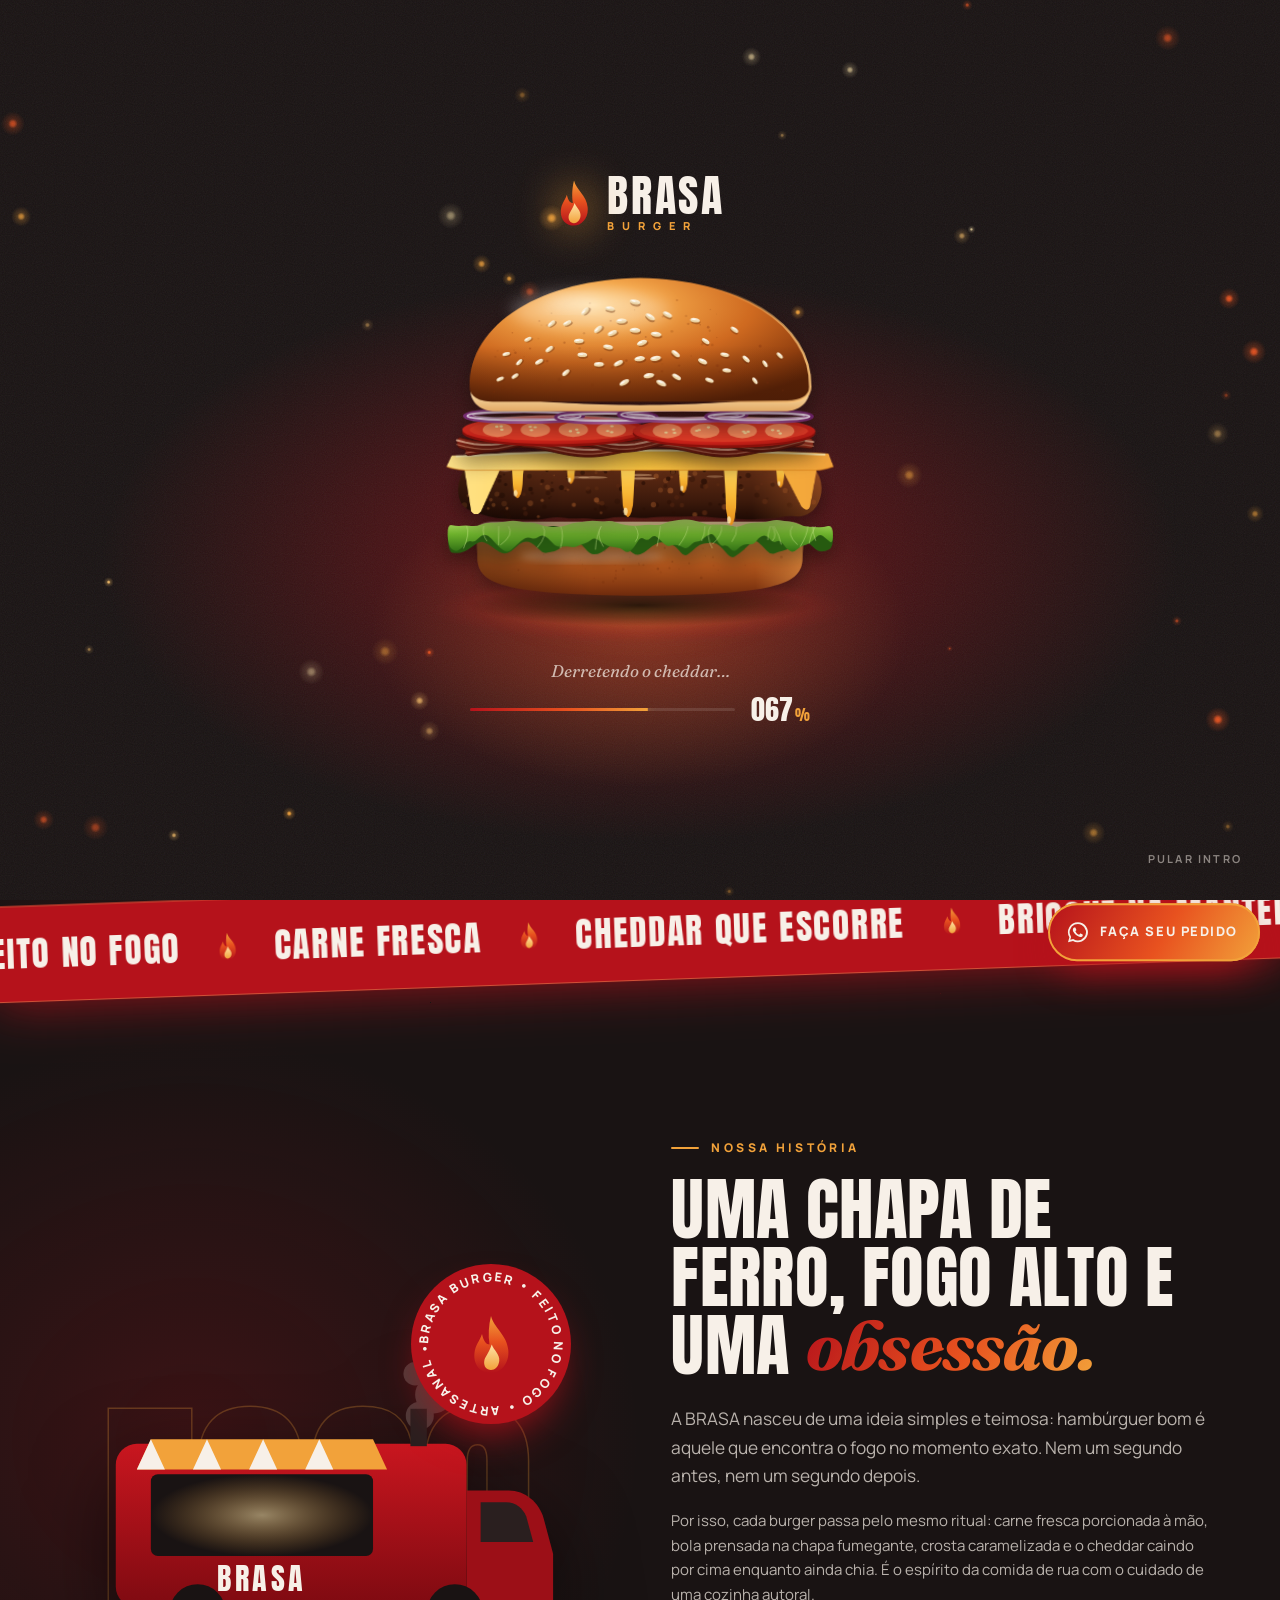
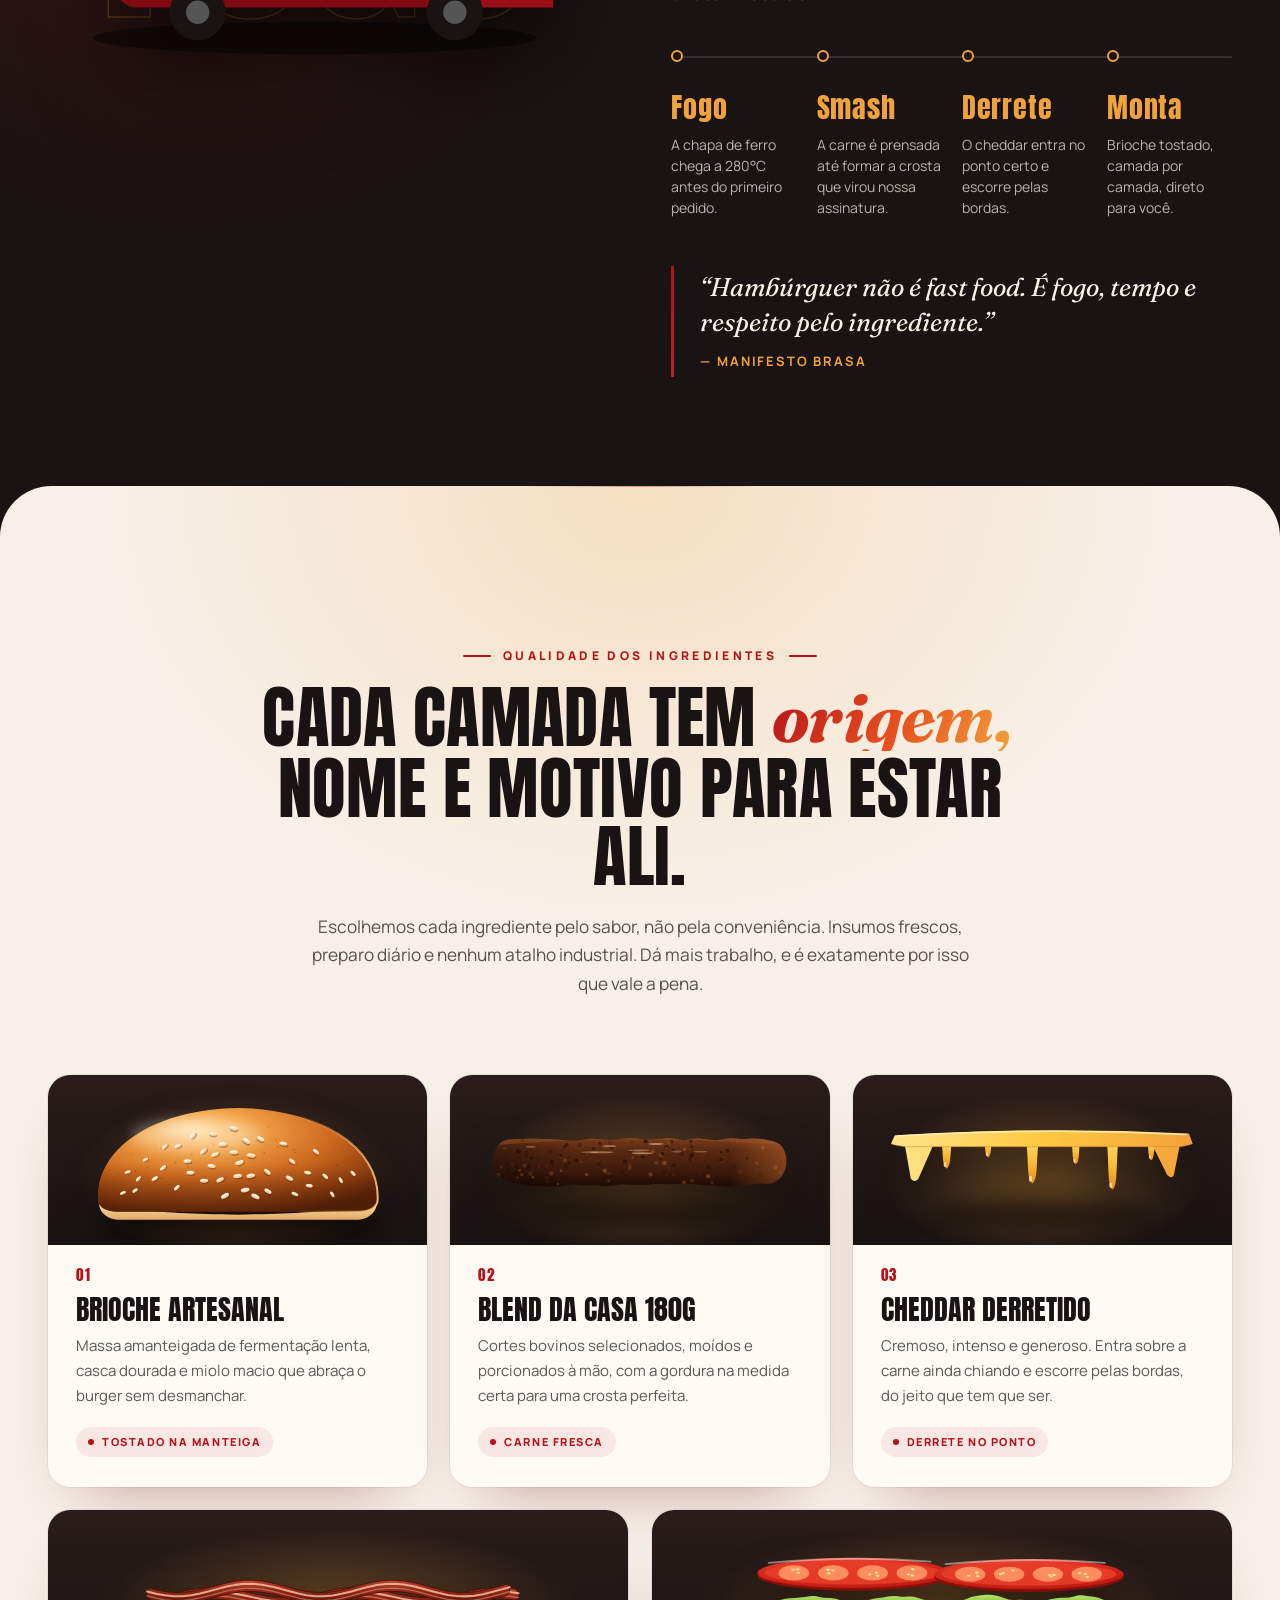
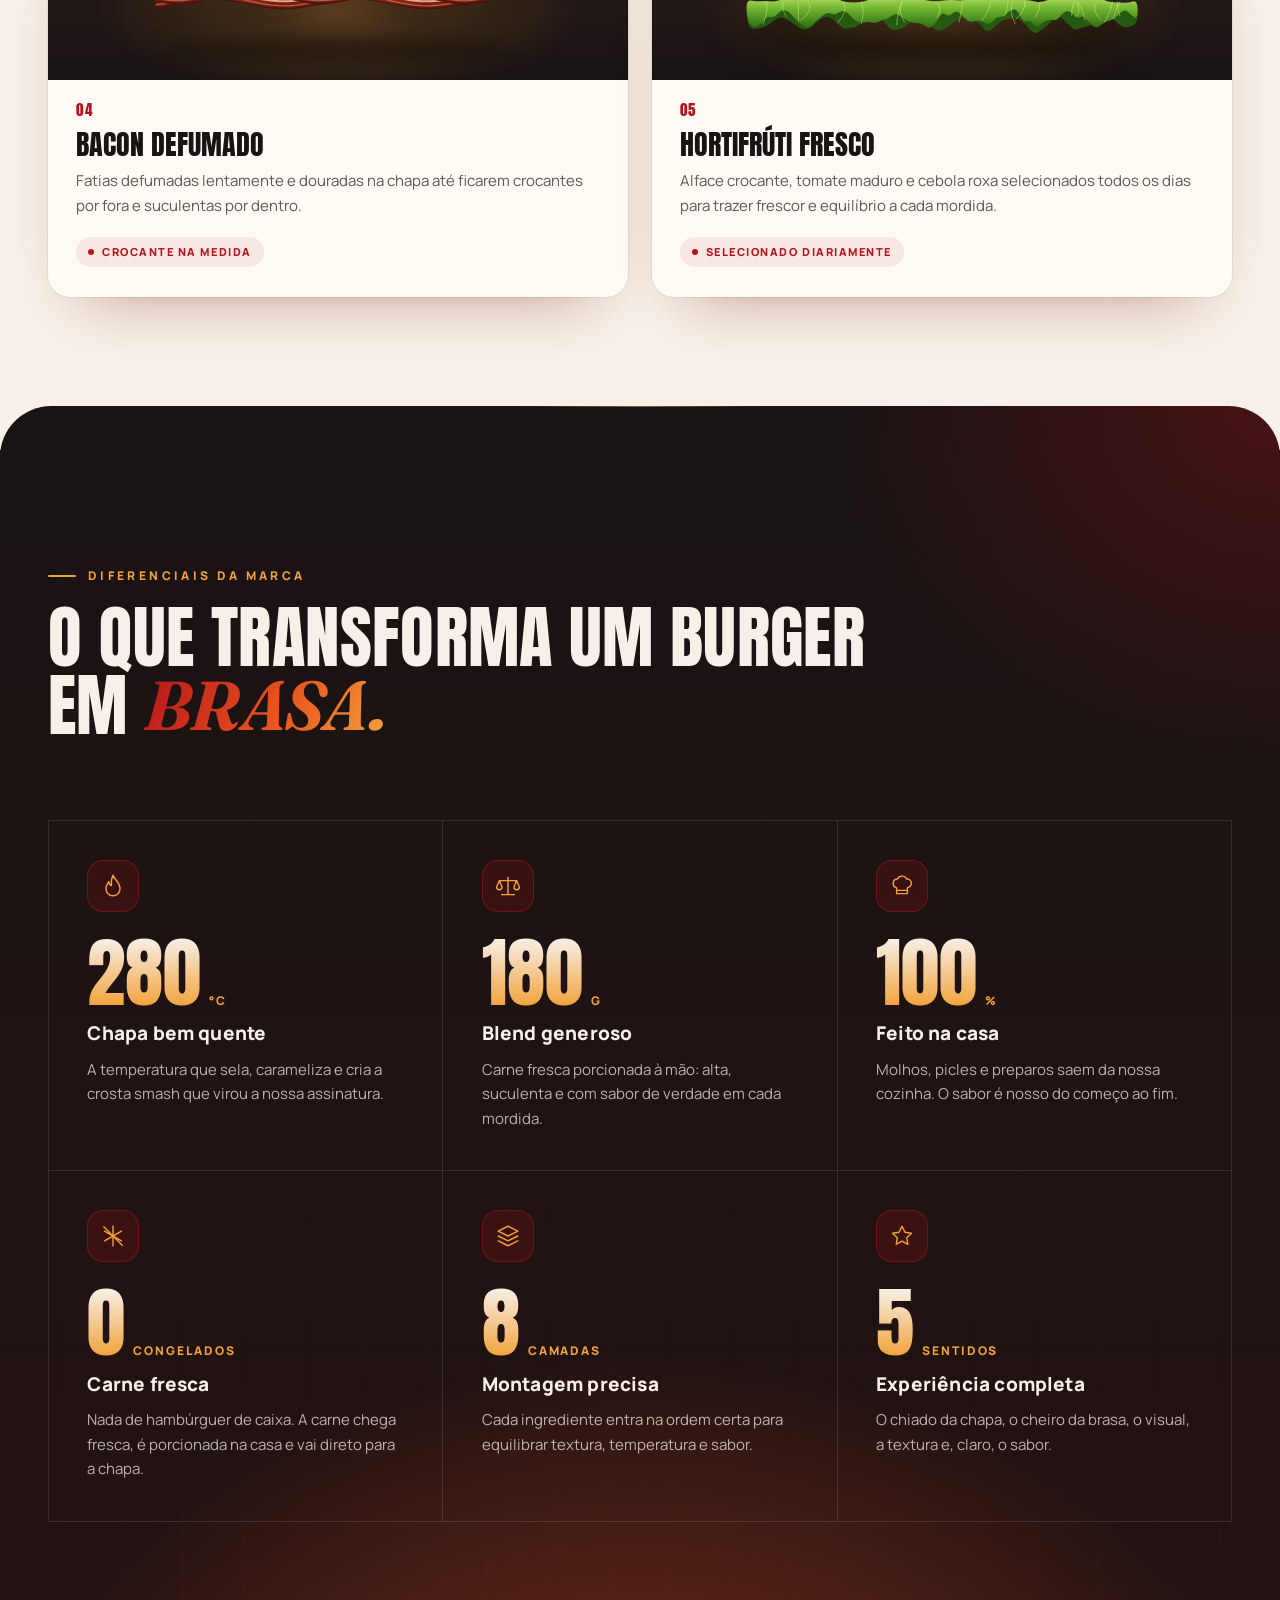
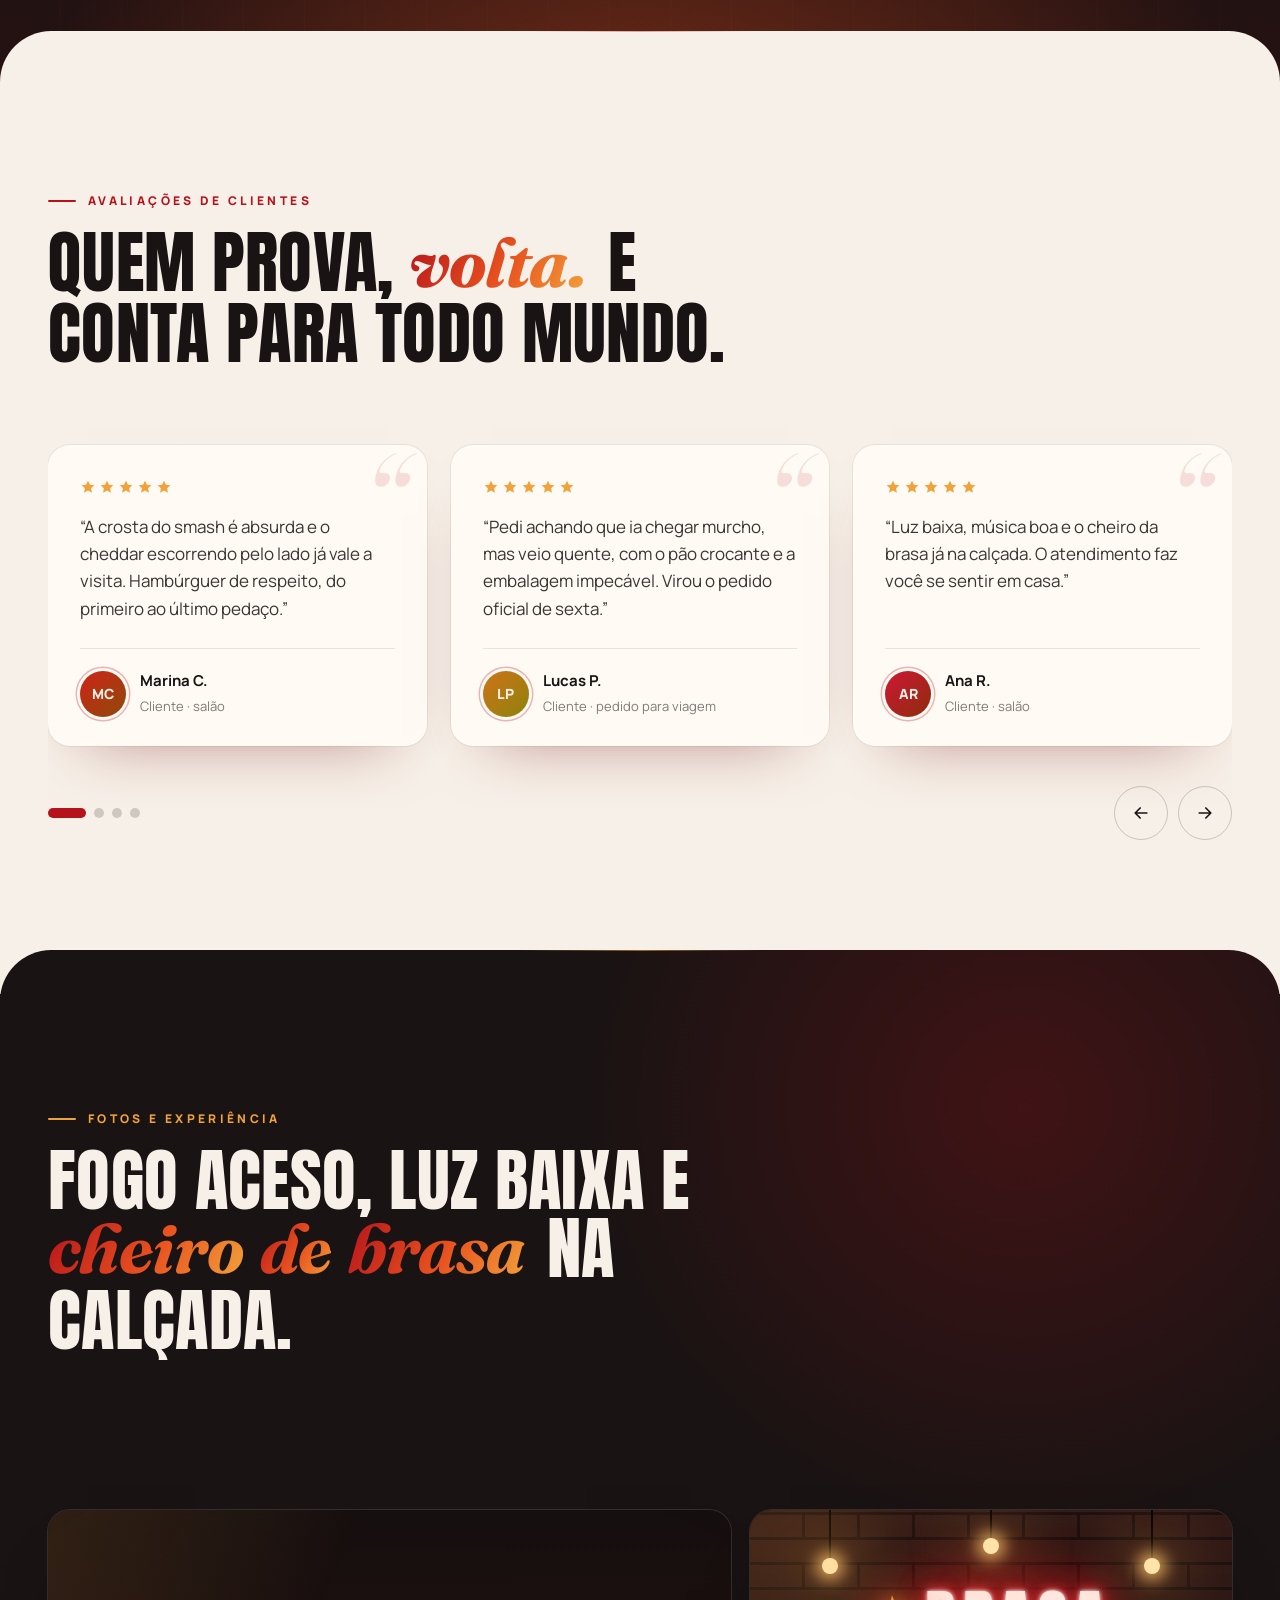
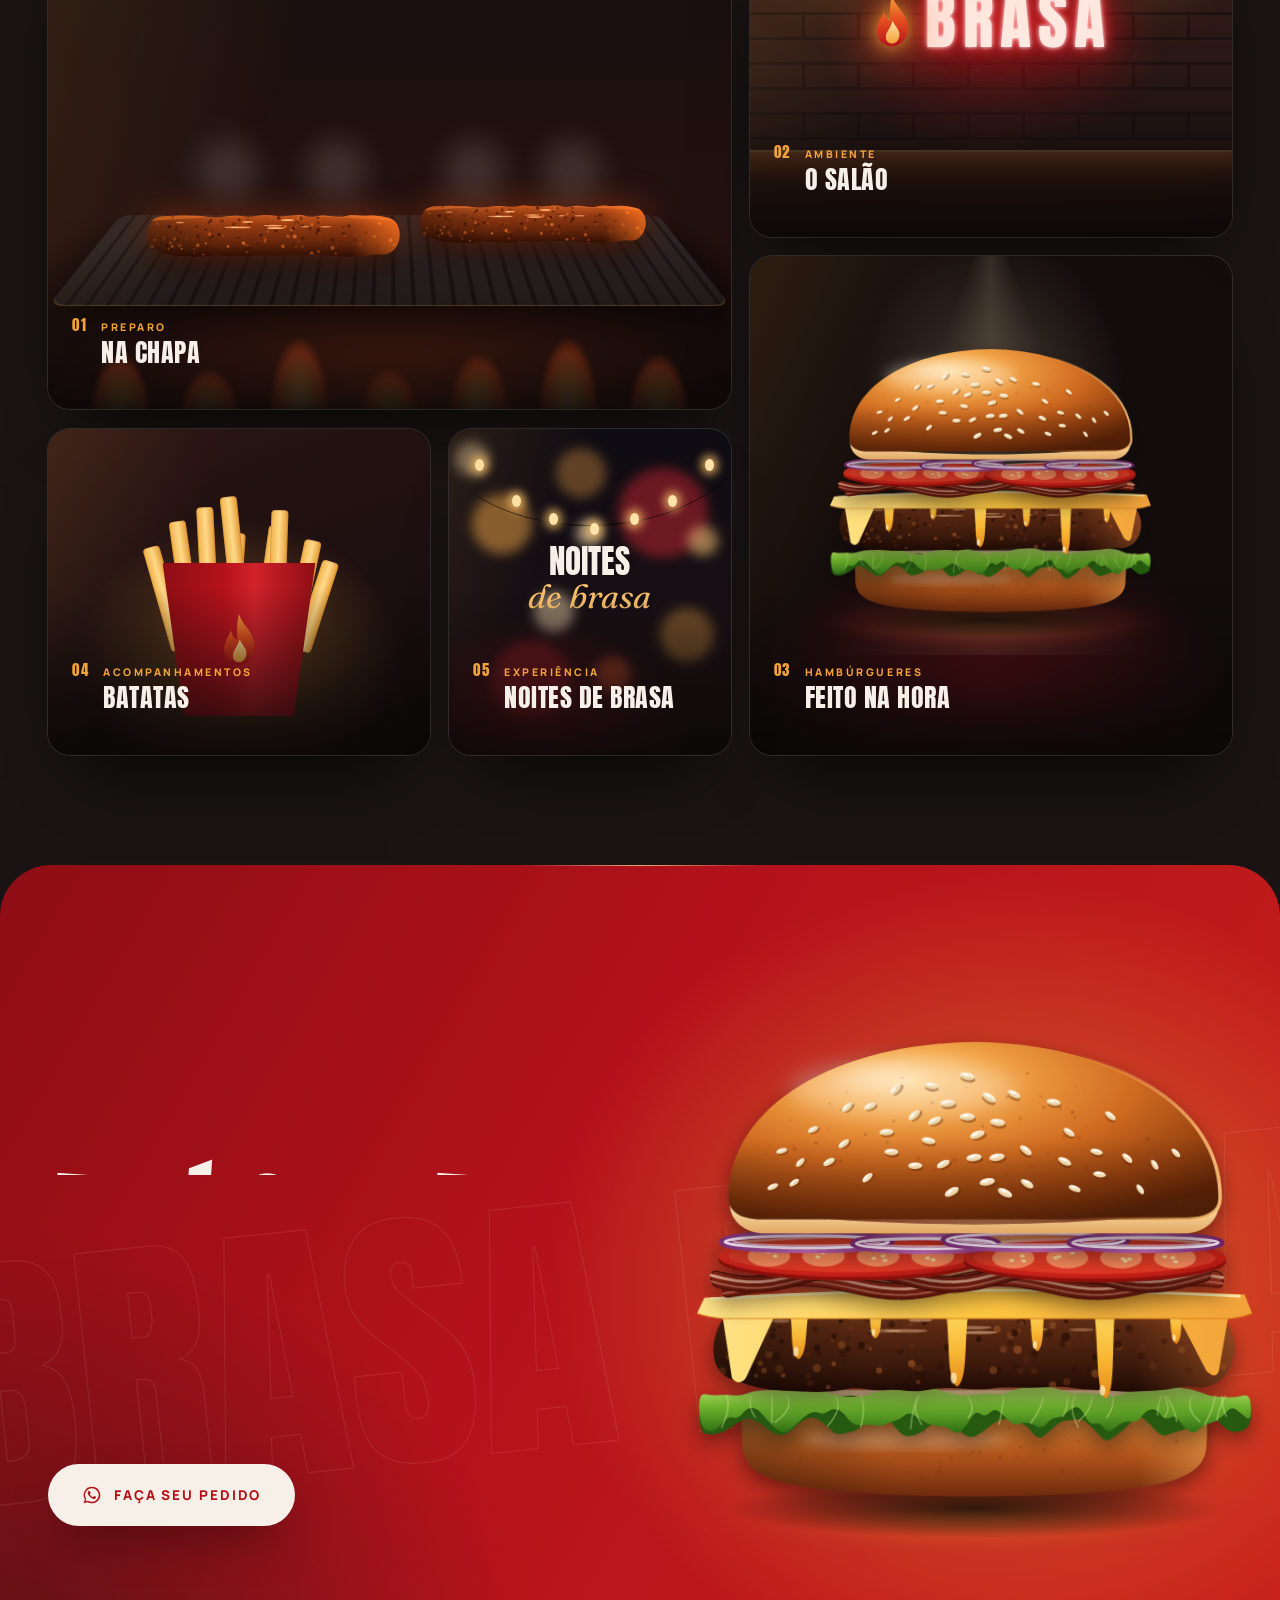
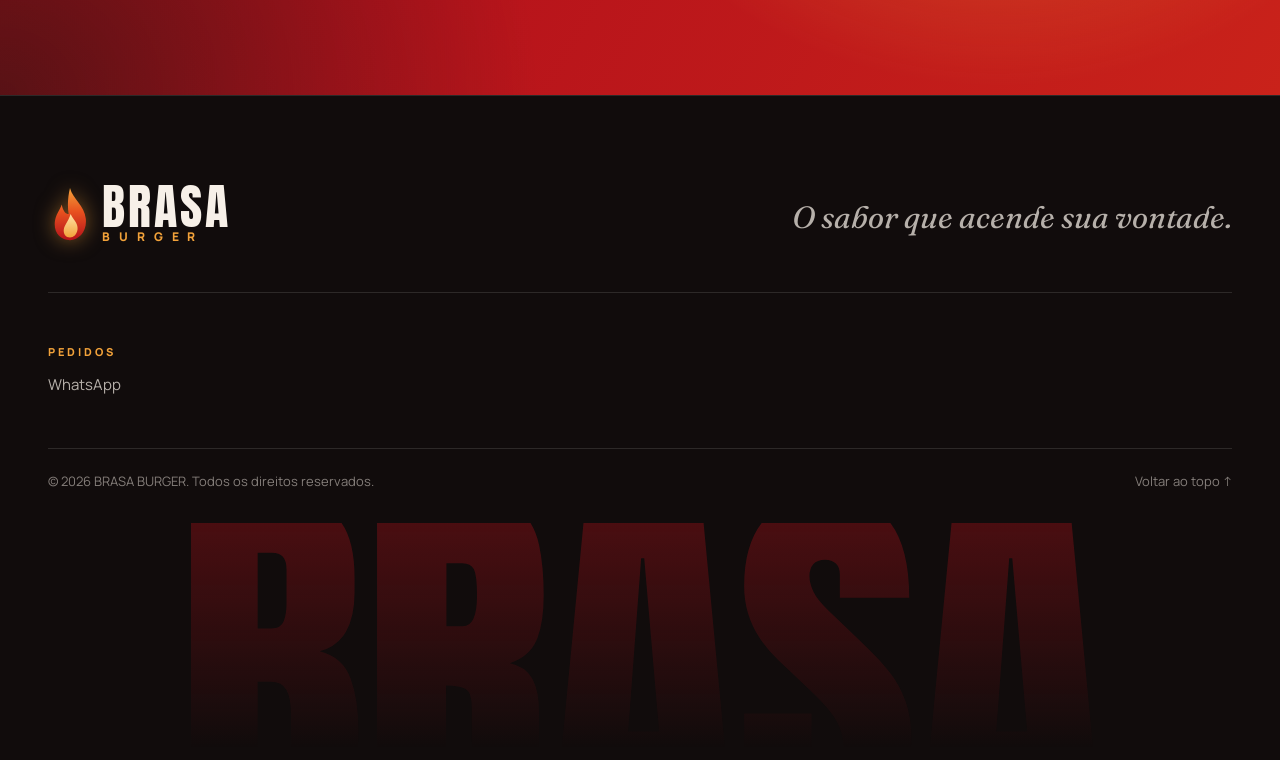
==== commit 9ca88ff2: "Ajustes finais para apresentação: textos, configuração real, SEO, galeria, mobile e performance - Te" ====
--- a/index.html
+++ b/index.html
@@ -3,22 +3,73 @@
 <head>
   <meta charset="utf-8">
   <meta name="viewport" content="width=device-width, initial-scale=1, viewport-fit=cover">
-  <title>BRASA BURGER — O sabor que acende sua vontade</title>
-  <meta name="description" content="BRASA BURGER: smash burgers artesanais feitos na brasa, com blend Angus, cheddar inglês e brioche de fermentação natural.">
+
+  <!-- SEO -->
+  <title>BRASA BURGER | Hambúrguer artesanal feito na brasa</title>
+  <meta name="description" content="Smash burgers artesanais feitos no fogo: blend fresco porcionado à mão, cheddar derretido e brioche tostado na manteiga. Faça seu pedido pelo WhatsApp.">
+  <meta name="robots" content="index, follow, max-image-preview:large">
+  <meta name="author" content="BRASA BURGER">
   <meta name="theme-color" content="#191313">
-  <meta property="og:title" content="BRASA BURGER">
-  <meta property="og:description" content="O sabor que acende sua vontade.">
+  <meta name="color-scheme" content="dark">
+  <meta name="format-detection" content="telephone=no">
+  <!-- Após publicar, descomente e informe o endereço final do site:
+  <link rel="canonical" href="https://www.seudominio.com.br/"> -->
+
+  <!-- Compartilhamento (WhatsApp, Instagram, Facebook, LinkedIn, X) -->
+  <meta property="og:type" content="website">
+  <meta property="og:locale" content="pt_BR">
+  <meta property="og:site_name" content="BRASA BURGER">
+  <meta property="og:title" content="BRASA BURGER | O sabor que acende sua vontade">
+  <meta property="og:description" content="Smash burgers artesanais feitos no fogo. Blend fresco, cheddar derretido e brioche tostado na manteiga.">
+  <meta property="og:image" content="assets/og-image.jpg">
+  <meta property="og:image:width" content="1200">
+  <meta property="og:image:height" content="630">
+  <meta property="og:image:alt" content="BRASA BURGER — O sabor que acende sua vontade">
+  <meta name="twitter:card" content="summary_large_image">
+  <meta name="twitter:title" content="BRASA BURGER | O sabor que acende sua vontade">
+  <meta name="twitter:description" content="Smash burgers artesanais feitos no fogo.">
+  <meta name="twitter:image" content="assets/og-image.jpg">
+
+  <!-- Ícones -->
   <link rel="icon" href="assets/favicon.svg" type="image/svg+xml">
+  <link rel="icon" href="assets/favicon-32.png" sizes="32x32" type="image/png">
+  <link rel="apple-touch-icon" href="assets/apple-touch-icon.png">
+  <link rel="manifest" href="site.webmanifest">
+
+  <!-- Fontes -->
   <link rel="preconnect" href="https://fonts.googleapis.com">
   <link rel="preconnect" href="https://fonts.gstatic.com" crossorigin>
-  <link href="https://fonts.googleapis.com/css2?family=Anton&family=Fraunces:ital,opsz,wght@1,9..144,500;1,9..144,700&family=Manrope:wght@400;500;600;700;800&display=swap" rel="stylesheet">
+  <link href="https://fonts.googleapis.com/css2?family=Anton&family=Fraunces:ital,opsz,wght@1,9..144,500..700&family=Manrope:wght@400..800&display=swap" rel="stylesheet">
+
   <link rel="stylesheet" href="css/base.css">
   <link rel="stylesheet" href="css/burger.css">
   <link rel="stylesheet" href="css/loader.css">
   <link rel="stylesheet" href="css/layout.css">
   <link rel="stylesheet" href="css/sections.css">
+  <noscript><style>
+    .loader { display: none !important; }
+    html.is-loading body { overflow: auto; }
+    html.is-loading .header { transform: none; }
+    [data-hero], .reveal, .shot.reveal { opacity: 1 !important; transform: none !important; }
+    .hero__line > [data-hero] { transform: none !important; }
+    .shot::after { display: none; }
+  </style></noscript>
+
+  <!-- Dados estruturados (complementados automaticamente com js/config.js) -->
+  <script type="application/ld+json" id="ld-restaurant">
+  {
+    "@context": "https://schema.org",
+    "@type": "Restaurant",
+    "name": "BRASA BURGER",
+    "description": "Hamburgueria artesanal especializada em smash burgers feitos na brasa.",
+    "servesCuisine": ["Hambúrguer", "Hambúrguer artesanal", "Smash burger"],
+    "image": "assets/og-image.jpg",
+    "logo": "assets/icon-512.png"
+  }
+  </script>
 </head>
 <body>
+  <a class="skip-link" href="#conteudo">Pular para o conteúdo</a>
 
   <!-- Símbolos reutilizáveis -->
   <svg width="0" height="0" style="position:absolute" aria-hidden="true">
@@ -37,11 +88,14 @@
     <symbol id="i-star" viewBox="0 0 24 24"><path d="M12 2.5l2.9 6 6.6.8-4.9 4.6 1.3 6.6L12 17.3l-5.9 3.2 1.3-6.6L2.5 9.3l6.6-.8z" fill="currentColor"/></symbol>
     <symbol id="i-whats" viewBox="0 0 24 24"><path fill="currentColor" d="M12 2a10 10 0 0 0-8.6 15.1L2 22l5-1.3A10 10 0 1 0 12 2zm0 18.2c-1.6 0-3.1-.4-4.4-1.2l-.3-.2-3 .8.8-2.9-.2-.3A8.2 8.2 0 1 1 12 20.2zm4.5-6.1c-.2-.1-1.5-.7-1.7-.8-.2-.1-.4-.1-.6.1l-.8 1c-.1.2-.3.2-.5.1-.7-.3-1.4-.7-2-1.3-.6-.5-1-1.1-1.4-1.8-.1-.2 0-.4.1-.5l.4-.5.3-.4v-.5l-.8-1.9c-.2-.5-.4-.4-.6-.4h-.5c-.2 0-.5.1-.7.3-.6.6-.9 1.4-.9 2.2.1 1 .5 1.9 1.1 2.7 1.1 1.6 2.5 2.9 4.2 3.7.5.2.9.4 1.4.5.5.2 1.1.2 1.6.1.6-.1 1.2-.5 1.5-1 .2-.4.2-.8.1-1.2l-.2-.2z"/></symbol>
     <symbol id="i-arrow" viewBox="0 0 24 24"><path d="M5 12h14M13 6l6 6-6 6" fill="none" stroke="currentColor" stroke-width="2" stroke-linecap="round" stroke-linejoin="round"/></symbol>
+    <symbol id="i-zoom" viewBox="0 0 24 24"><path d="M15 3h6v6M9 21H3v-6M21 3l-7 7M3 21l7-7" fill="none" stroke="currentColor" stroke-width="2" stroke-linecap="round" stroke-linejoin="round"/></symbol>
+    <symbol id="i-close" viewBox="0 0 24 24"><path d="M6 6l12 12M18 6L6 18" fill="none" stroke="currentColor" stroke-width="2" stroke-linecap="round"/></symbol>
   </svg>
 
   <!-- ================================================================ LOADER -->
   <div class="loader" id="loader" role="status" aria-live="polite" aria-label="Carregando BRASA BURGER">
     <div class="loader__bg"></div>
+    <canvas class="loader__embers" id="loaderEmbers" aria-hidden="true"></canvas>
     <div class="loader__grain" aria-hidden="true"></div>
     <div class="loader__inner">
       <div class="loader__logo">
@@ -79,18 +133,18 @@
           <li><a href="#experiencia" class="nav__link" data-i="5"><span>Experiência</span></a></li>
         </ul>
         <div class="nav__mobile-foot">
-          <a class="btn btn--primary" data-order href="#"><svg><use href="#i-whats"/></svg>FAÇA SEU PEDIDO</a>
+          <a class="btn btn--primary" data-order href="#"><svg aria-hidden="true"><use href="#i-whats"/></svg>FAÇA SEU PEDIDO</a>
           <p data-contact="hours"></p>
         </div>
       </nav>
-      <a class="btn btn--primary btn--sm header__cta" data-order href="#"><svg><use href="#i-whats"/></svg><span>FAÇA SEU PEDIDO</span></a>
+      <a class="btn btn--primary btn--sm header__cta" data-order href="#"><svg aria-hidden="true"><use href="#i-whats"/></svg><span>FAÇA SEU PEDIDO</span></a>
       <button class="burger-btn" id="menuBtn" type="button" aria-label="Abrir menu" aria-expanded="false" aria-controls="nav">
         <span></span><span></span><span></span>
       </button>
     </div>
   </header>
 
-  <main>
+  <main id="conteudo">
     <!-- ================================================================ HERO -->
     <section class="hero" id="inicio" aria-label="Início">
       <canvas class="hero__embers" id="embers" aria-hidden="true"></canvas>
@@ -99,41 +153,38 @@
 
       <div class="container hero__grid">
         <div class="hero__content">
-          <p class="eyebrow hero__eyebrow" data-hero="1"><span class="pulse-dot"></span>Smash burger na brasa · desde 2012</p>
+          <p class="eyebrow hero__eyebrow" data-hero="1"><span class="pulse-dot"></span>Smash burger artesanal · feito no fogo</p>
           <h1 class="hero__title">
             <span class="hero__line"><span data-hero="2">O SABOR</span></span>
             <span class="hero__line"><span data-hero="3">QUE <em>ACENDE</em></span></span>
             <span class="hero__line"><span data-hero="4">SUA VONTADE.</span></span>
           </h1>
-          <p class="hero__lead" data-hero="5">Blend Angus selado a 280°C, cheddar que escorre devagar e brioche tostado na manteiga. Hambúrguer de verdade, feito no fogo e servido no ponto.</p>
+          <p class="hero__lead" data-hero="5">Carne fresca prensada na chapa bem quente, cheddar escorrendo pelas bordas e brioche tostado na manteiga. Sem atalhos e sem pressa: só fogo, técnica e ingrediente de verdade.</p>
           <div class="hero__actions" data-hero="6">
-            <a class="btn btn--primary btn--lg magnetic" data-order href="#"><svg><use href="#i-whats"/></svg><span>FAÇA SEU PEDIDO</span></a>
-            <a class="btn btn--ghost btn--lg" href="#historia"><span>CONHEÇA NOSSA HISTÓRIA</span><svg><use href="#i-arrow"/></svg></a>
-          </div>
-          <div class="hero__meta" data-hero="7">
-            <div class="hero__rating">
-              <span class="stars"><svg><use href="#i-star"/></svg><svg><use href="#i-star"/></svg><svg><use href="#i-star"/></svg><svg><use href="#i-star"/></svg><svg><use href="#i-star"/></svg></span>
-              <span><b>4,9</b> · +12 mil avaliações</span>
-            </div>
-            <span class="hero__sep"></span>
-            <span class="hero__delivery">Delivery em até <b>35 min</b></span>
-          </div>
-        </div>
-
-        <div class="hero__visual" data-hero="8">
+            <a class="btn btn--primary btn--lg magnetic" data-order href="#"><svg aria-hidden="true"><use href="#i-whats"/></svg><span>FAÇA SEU PEDIDO</span></a>
+            <a class="btn btn--ghost btn--lg" href="#historia"><span>CONHEÇA NOSSA HISTÓRIA</span><svg aria-hidden="true"><use href="#i-arrow"/></svg></a>
+          </div>
+          <ul class="hero__meta" data-hero="7">
+            <li><span class="hero__check" aria-hidden="true"></span>Carne fresca, porcionada à mão</li>
+            <li class="hero__sep" aria-hidden="true"></li>
+            <li><span class="hero__check" aria-hidden="true"></span>Pedido rápido pelo WhatsApp</li>
+          </ul>
+        </div>
+
+        <div class="hero__visual is-intro" data-hero="8">
           <div class="hero__halo" aria-hidden="true"></div>
           <div class="hero__ring" aria-hidden="true"></div>
-          <div class="hero__burger" data-burger="hero" role="img" aria-label="Hambúrguer BRASA com brioche, cheddar derretido, blend Angus, bacon, tomate, cebola roxa e alface"></div>
+          <div class="hero__burger" data-burger="hero" role="img" aria-label="Hambúrguer BRASA com brioche, cheddar derretido, blend bovino, bacon, tomate, cebola roxa e alface"></div>
           <div class="hero__particles" aria-hidden="true">
             <i class="seed" style="--x:12%;--y:18%;--d:0s"></i><i class="seed" style="--x:84%;--y:12%;--d:-2s"></i>
             <i class="seed" style="--x:92%;--y:56%;--d:-4s"></i><i class="seed" style="--x:6%;--y:62%;--d:-1s"></i>
             <i class="leaf" style="--x:4%;--y:40%;--d:-3s"></i><i class="leaf" style="--x:90%;--y:80%;--d:-5s"></i>
             <i class="flake" style="--x:20%;--y:85%;--d:-1.5s"></i><i class="flake" style="--x:75%;--y:4%;--d:-3.5s"></i>
           </div>
-          <div class="hero__badge hero__badge--a"><b>180g</b><span>Blend Angus</span></div>
-          <div class="hero__badge hero__badge--b"><svg><use href="#i-flame"/></svg><span>Na brasa<br>a 280°C</span></div>
+          <div class="hero__badge hero__badge--a" aria-hidden="true"><b>180g</b><span>Blend<br>da casa</span></div>
+          <div class="hero__badge hero__badge--b" aria-hidden="true"><svg><use href="#i-flame"/></svg><span>Na chapa<br>a 280°C</span></div>
           <button class="hero__toggle" id="heroToggle" type="button" aria-pressed="false">
-            <span class="hero__toggle-icon"><i></i><i></i><i></i></span><span class="hero__toggle-text">Ver por dentro</span>
+            <span class="hero__toggle-icon" aria-hidden="true"><i></i><i></i><i></i></span><span class="hero__toggle-text">Ver por dentro</span>
           </button>
         </div>
       </div>
@@ -144,25 +195,25 @@
     <!-- ================================================================ MARQUEE -->
     <div class="marquee" aria-hidden="true">
       <div class="marquee__track">
-        <span>FEITO NO FOGO</span><svg><use href="#i-flame"/></svg><span>BLEND ANGUS</span><svg><use href="#i-flame"/></svg><span>CHEDDAR QUE ESCORRE</span><svg><use href="#i-flame"/></svg><span>BRIOCHE ARTESANAL</span><svg><use href="#i-flame"/></svg><span>SMASH NA CHAPA</span><svg><use href="#i-flame"/></svg>
-        <span>FEITO NO FOGO</span><svg><use href="#i-flame"/></svg><span>BLEND ANGUS</span><svg><use href="#i-flame"/></svg><span>CHEDDAR QUE ESCORRE</span><svg><use href="#i-flame"/></svg><span>BRIOCHE ARTESANAL</span><svg><use href="#i-flame"/></svg><span>SMASH NA CHAPA</span><svg><use href="#i-flame"/></svg>
+        <span>FEITO NO FOGO</span><svg><use href="#i-flame"/></svg><span>CARNE FRESCA</span><svg><use href="#i-flame"/></svg><span>CHEDDAR QUE ESCORRE</span><svg><use href="#i-flame"/></svg><span>BRIOCHE NA MANTEIGA</span><svg><use href="#i-flame"/></svg><span>SMASH NA CHAPA</span><svg><use href="#i-flame"/></svg>
+        <span>FEITO NO FOGO</span><svg><use href="#i-flame"/></svg><span>CARNE FRESCA</span><svg><use href="#i-flame"/></svg><span>CHEDDAR QUE ESCORRE</span><svg><use href="#i-flame"/></svg><span>BRIOCHE NA MANTEIGA</span><svg><use href="#i-flame"/></svg><span>SMASH NA CHAPA</span><svg><use href="#i-flame"/></svg>
       </div>
     </div>
 
     <!-- ================================================================ HISTÓRIA -->
     <section class="section story" id="historia">
       <div class="container story__grid">
-        <div class="story__visual reveal">
-          <div class="seal" aria-hidden="true">
+        <div class="story__visual reveal" aria-hidden="true">
+          <div class="seal">
             <svg class="seal__text" viewBox="0 0 200 200">
               <defs><path id="sealPath" d="M100 100m-78 0a78 78 0 1 1 156 0a78 78 0 1 1-156 0"/></defs>
-              <text><textPath href="#sealPath">BRASA BURGER • DESDE 2012 • FEITO NO FOGO •</textPath></text>
+              <text><textPath href="#sealPath">BRASA BURGER • FEITO NO FOGO • ARTESANAL •</textPath></text>
             </svg>
             <svg class="seal__flame"><use href="#i-flame"/></svg>
           </div>
-          <div class="story__year" aria-hidden="true">2012</div>
+          <div class="story__year">FOGO</div>
           <div class="story__truck">
-            <svg viewBox="0 0 420 260" aria-hidden="true">
+            <svg viewBox="0 0 420 260">
               <defs>
                 <linearGradient id="truckG" x1="0" y1="0" x2="0" y2="1"><stop offset="0" stop-color="#C9161F"/><stop offset="1" stop-color="#7E0A11"/></linearGradient>
                 <radialGradient id="lampG"><stop offset="0" stop-color="#FFE3A8"/><stop offset="1" stop-color="#F2A23A" stop-opacity="0"/></radialGradient>
@@ -186,76 +237,76 @@
 
         <div class="story__content">
           <p class="eyebrow reveal">Nossa história</p>
-          <h2 class="title reveal" data-split>Nascemos de um food truck, uma chapa de ferro e uma <em>obsessão.</em></h2>
-          <p class="lead reveal">Em 2012, o chef Rafael Brasa estacionou um food truck vermelho numa esquina da Vila Madalena com uma ideia fixa: hambúrguer bom é aquele que encontra o fogo no momento certo.</p>
-          <p class="reveal">A fila virou rotina, a rotina virou endereço e o endereço virou marca. Doze anos depois, o ritual continua o mesmo: carne moída no dia, bola prensada na chapa fumegante, crosta caramelizada e o cheddar caindo por cima enquanto ainda chia.</p>
-
-          <ol class="timeline reveal" style="--p:0">
-            <li><b>2012</b><span>O food truck vermelho acende a primeira brasa.</span></li>
-            <li><b>2016</b><span>Primeira casa própria e o brioche passa a ser feito por nós.</span></li>
-            <li><b>2020</b><span>Delivery próprio para levar a brasa até a sua porta.</span></li>
-            <li><b>Hoje</b><span>+1 milhão de burgers servidos e a mesma obsessão.</span></li>
+          <h2 class="title reveal" data-split>Uma chapa de ferro, fogo alto e uma <em>obsessão.</em></h2>
+          <p class="lead reveal">A BRASA nasceu de uma ideia simples e teimosa: hambúrguer bom é aquele que encontra o fogo no momento exato. Nem um segundo antes, nem um segundo depois.</p>
+          <p class="reveal">Por isso, cada burger passa pelo mesmo ritual: carne fresca porcionada à mão, bola prensada na chapa fumegante, crosta caramelizada e o cheddar caindo por cima enquanto ainda chia. É o espírito da comida de rua com o cuidado de uma cozinha autoral.</p>
+
+          <ol class="timeline reveal" style="--p:0" aria-label="O ritual da brasa">
+            <li><b>Fogo</b><span>A chapa de ferro chega a 280°C antes do primeiro pedido.</span></li>
+            <li><b>Smash</b><span>A carne é prensada até formar a crosta que virou nossa assinatura.</span></li>
+            <li><b>Derrete</b><span>O cheddar entra no ponto certo e escorre pelas bordas.</span></li>
+            <li><b>Monta</b><span>Brioche tostado, camada por camada, direto para você.</span></li>
           </ol>
 
           <blockquote class="quote reveal">
-            <p>“A gente não cozinha para encher. A gente cozinha para marcar.”</p>
-            <cite>— Rafael Brasa, fundador</cite>
+            <p>“Hambúrguer não é fast food. É fogo, tempo e respeito pelo ingrediente.”</p>
+            <cite>— Manifesto BRASA</cite>
           </blockquote>
         </div>
       </div>
     </section>
 
     <!-- ================================================================ INGREDIENTES -->
-    <section class="section ingredients" id="ingredientes">
+    <section class="section ingredients sheet" id="ingredientes">
       <div class="container">
         <header class="section-head section-head--center">
           <p class="eyebrow eyebrow--dark reveal">Qualidade dos ingredientes</p>
           <h2 class="title title--dark reveal" data-split>Cada camada tem <em>origem,</em> nome e motivo para estar ali.</h2>
-          <p class="lead lead--dark reveal">Trabalhamos com produtores parceiros, recebemos insumos frescos todos os dias e não usamos conservantes. Simples assim — e trabalhoso assim.</p>
+          <p class="lead lead--dark reveal">Escolhemos cada ingrediente pelo sabor, não pela conveniência. Insumos frescos, preparo diário e nenhum atalho industrial. Dá mais trabalho, e é exatamente por isso que vale a pena.</p>
         </header>
 
         <div class="ing-grid">
           <article class="ing-card tilt reveal" style="--i:0">
-            <div class="ing-card__art" data-art="topBun"></div>
+            <div class="ing-card__art" data-art="topBun" aria-hidden="true"></div>
             <span class="ing-card__num">01</span>
             <h3>Brioche artesanal</h3>
-            <p>Fermentação natural de 48h, manteiga de verdade e gergelim tostado. Assado na casa a cada 4 horas.</p>
-            <span class="ing-card__tag">Padaria própria</span>
+            <p>Massa amanteigada de fermentação lenta, casca dourada e miolo macio que abraça o burger sem desmanchar.</p>
+            <span class="ing-card__tag">Tostado na manteiga</span>
           </article>
           <article class="ing-card tilt reveal" style="--i:1">
-            <div class="ing-card__art" data-art="patty"></div>
+            <div class="ing-card__art" data-art="patty" aria-hidden="true"></div>
             <span class="ing-card__num">02</span>
-            <h3>Blend Angus 180g</h3>
-            <p>Acém, peito e costela moídos no dia, na proporção exata de 20% de gordura para uma crosta perfeita.</p>
-            <span class="ing-card__tag">Moído diariamente</span>
+            <h3>Blend da casa 180g</h3>
+            <p>Cortes bovinos selecionados, moídos e porcionados à mão, com a gordura na medida certa para uma crosta perfeita.</p>
+            <span class="ing-card__tag">Carne fresca</span>
           </article>
           <article class="ing-card tilt reveal" style="--i:2">
-            <div class="ing-card__art" data-art="cheese"></div>
+            <div class="ing-card__art" data-art="cheese" aria-hidden="true"></div>
             <span class="ing-card__num">03</span>
-            <h3>Cheddar inglês</h3>
-            <p>Maturado por 9 meses, derrete lentamente sobre a carne quente e cria aquela camada que escorre.</p>
-            <span class="ing-card__tag">Maturação 9 meses</span>
+            <h3>Cheddar derretido</h3>
+            <p>Cremoso, intenso e generoso. Entra sobre a carne ainda chiando e escorre pelas bordas, do jeito que tem que ser.</p>
+            <span class="ing-card__tag">Derrete no ponto</span>
           </article>
           <article class="ing-card tilt reveal" style="--i:3">
-            <div class="ing-card__art" data-art="bacon"></div>
+            <div class="ing-card__art" data-art="bacon" aria-hidden="true"></div>
             <span class="ing-card__num">04</span>
-            <h3>Bacon na lenha</h3>
-            <p>Barriga suína curada por 7 dias e defumada em lenha de macieira por um produtor de Minas Gerais.</p>
-            <span class="ing-card__tag">Defumação artesanal</span>
+            <h3>Bacon defumado</h3>
+            <p>Fatias defumadas lentamente e douradas na chapa até ficarem crocantes por fora e suculentas por dentro.</p>
+            <span class="ing-card__tag">Crocante na medida</span>
           </article>
           <article class="ing-card tilt reveal" style="--i:4">
-            <div class="ing-card__art ing-card__art--duo"><div data-art="tomato"></div><div data-art="lettuce"></div></div>
+            <div class="ing-card__art ing-card__art--duo" aria-hidden="true"><div data-art="tomato"></div><div data-art="lettuce"></div></div>
             <span class="ing-card__num">05</span>
-            <h3>Hortifrúti do dia</h3>
-            <p>Alface, tomate italiano e cebola roxa colhidos por pequenos produtores do cinturão verde de SP.</p>
-            <span class="ing-card__tag">Produtor local</span>
+            <h3>Hortifrúti fresco</h3>
+            <p>Alface crocante, tomate maduro e cebola roxa selecionados todos os dias para trazer frescor e equilíbrio a cada mordida.</p>
+            <span class="ing-card__tag">Selecionado diariamente</span>
           </article>
         </div>
       </div>
     </section>
 
     <!-- ================================================================ DIFERENCIAIS -->
-    <section class="section features" id="diferenciais">
+    <section class="section features sheet" id="diferenciais">
       <div class="features__fire" aria-hidden="true"></div>
       <div class="container">
         <header class="section-head">
@@ -265,90 +316,92 @@
 
         <div class="feat-grid">
           <article class="feat spot reveal" style="--i:0">
-            <div class="feat__icon"><svg viewBox="0 0 48 48"><path d="M24 4c3 9 13 13 13 25a13 13 0 0 1-26 0c0-6 3-9 5-13 1 5 3 7 5 7-1-7 0-13 3-19z"/></svg></div>
-            <div class="feat__num"><span data-count="280">0</span><small>°C</small></div>
-            <h3>Chapa de ferro fundido</h3>
-            <p>A temperatura que sela, carameliza e cria a crosta smash que virou nossa assinatura.</p>
+            <div class="feat__icon" aria-hidden="true"><svg viewBox="0 0 48 48"><path d="M24 4c3 9 13 13 13 25a13 13 0 0 1-26 0c0-6 3-9 5-13 1 5 3 7 5 7-1-7 0-13 3-19z"/></svg></div>
+            <div class="feat__num"><span data-count="280">280</span><small>°C</small></div>
+            <h3>Chapa bem quente</h3>
+            <p>A temperatura que sela, carameliza e cria a crosta smash que virou a nossa assinatura.</p>
           </article>
           <article class="feat spot reveal" style="--i:1">
-            <div class="feat__icon"><svg viewBox="0 0 48 48"><circle cx="24" cy="24" r="18"/><path d="M24 13v11l7 5"/></svg></div>
-            <div class="feat__num"><span data-count="48">0</span><small>h</small></div>
-            <h3>Fermentação natural</h3>
-            <p>Nosso brioche descansa dois dias inteiros antes de chegar à chapa. Leve, macio e dourado.</p>
+            <div class="feat__icon" aria-hidden="true"><svg viewBox="0 0 48 48"><path d="M24 8v32M12 40h24M8 14h32M8 14l-5 12a5 5 0 0 0 10 0zM40 14l-5 12a5 5 0 0 0 10 0z"/></svg></div>
+            <div class="feat__num"><span data-count="180">180</span><small>g</small></div>
+            <h3>Blend generoso</h3>
+            <p>Carne fresca porcionada à mão: alta, suculenta e com sabor de verdade em cada mordida.</p>
           </article>
           <article class="feat spot reveal" style="--i:2">
-            <div class="feat__icon"><svg viewBox="0 0 48 48"><path d="M10 26l9 9 19-21"/><circle cx="24" cy="24" r="20"/></svg></div>
-            <div class="feat__num"><span data-count="0">0</span><small>conservantes</small></div>
-            <h3>100% artesanal</h3>
-            <p>Molhos, picles e pães feitos na nossa cozinha. Nada sai de um pote industrial.</p>
+            <div class="feat__icon" aria-hidden="true"><svg viewBox="0 0 48 48"><path d="M14 27a8 8 0 0 1 1.5-15.8A9.5 9.5 0 0 1 32.5 11 8 8 0 0 1 34 27v11H14zM14 32h20"/></svg></div>
+            <div class="feat__num"><span data-count="100">100</span><small>%</small></div>
+            <h3>Feito na casa</h3>
+            <p>Molhos, picles e preparos saem da nossa cozinha. O sabor é nosso do começo ao fim.</p>
           </article>
           <article class="feat spot reveal" style="--i:3">
-            <div class="feat__icon"><svg viewBox="0 0 48 48"><path d="M6 30h26l6-10h4v14H6zM12 34a4 4 0 1 0 8 0M30 34a4 4 0 1 0 8 0M14 20h12"/></svg></div>
-            <div class="feat__num"><span data-count="35">0</span><small>min</small></div>
-            <h3>Delivery próprio</h3>
-            <p>Embalagem térmica com respiro para o burger chegar quente, suculento e com o pão crocante.</p>
+            <div class="feat__icon" aria-hidden="true"><svg viewBox="0 0 48 48"><path d="M24 6v36M8.4 15l31.2 18M8.4 33l31.2-18M7 7l34 34"/></svg></div>
+            <div class="feat__num"><span data-count="0">0</span><small>congelados</small></div>
+            <h3>Carne fresca</h3>
+            <p>Nada de hambúrguer de caixa. A carne chega fresca, é porcionada na casa e vai direto para a chapa.</p>
           </article>
           <article class="feat spot reveal" style="--i:4">
-            <div class="feat__icon"><svg viewBox="0 0 48 48"><path d="M24 6l5.4 11 12.1 1.8-8.8 8.5 2.1 12L24 33.6 13.2 39.3l2.1-12-8.8-8.5L18.6 17z"/></svg></div>
-            <div class="feat__num"><span data-count="4.9" data-decimals="1">0</span><small>/5</small></div>
-            <h3>Avaliação média</h3>
-            <p>Mais de 12 mil avaliações entre salão e delivery. A melhor propaganda é quem voltou.</p>
+            <div class="feat__icon" aria-hidden="true"><svg viewBox="0 0 48 48"><path d="M24 6l18 9-18 9-18-9zM6 24l18 9 18-9M6 33l18 9 18-9"/></svg></div>
+            <div class="feat__num"><span data-count="8">8</span><small>camadas</small></div>
+            <h3>Montagem precisa</h3>
+            <p>Cada ingrediente entra na ordem certa para equilibrar textura, temperatura e sabor.</p>
           </article>
           <article class="feat spot reveal" style="--i:5">
-            <div class="feat__icon"><svg viewBox="0 0 48 48"><path d="M8 40c4-14 12-22 32-32-2 20-12 28-26 30"/><path d="M8 40l14-14"/></svg></div>
-            <div class="feat__num"><span data-count="12">0</span><small>produtores</small></div>
-            <h3>Cadeia curta</h3>
-            <p>Compramos direto de quem planta e cria. Mais frescor no prato, mais renda para o pequeno produtor.</p>
+            <div class="feat__icon" aria-hidden="true"><svg viewBox="0 0 48 48"><path d="M24 6l5.4 11 12.1 1.8-8.8 8.5 2.1 12L24 33.6 13.2 39.3l2.1-12-8.8-8.5L18.6 17z"/></svg></div>
+            <div class="feat__num"><span data-count="5">5</span><small>sentidos</small></div>
+            <h3>Experiência completa</h3>
+            <p>O chiado da chapa, o cheiro da brasa, o visual, a textura e, claro, o sabor.</p>
           </article>
         </div>
       </div>
     </section>
 
     <!-- ================================================================ AVALIAÇÕES -->
-    <section class="section reviews" id="avaliacoes">
+    <section class="section reviews sheet" id="avaliacoes">
       <div class="container">
         <header class="section-head reviews__head">
           <div>
             <p class="eyebrow eyebrow--dark reveal">Avaliações de clientes</p>
             <h2 class="title title--dark reveal" data-split>Quem prova, <em>volta.</em> E conta para todo mundo.</h2>
           </div>
-          <div class="reviews__score reveal">
-            <b>4,9</b>
+          <!-- Selo preenchido por js/config.js (reviews.rating / reviews.count). Fica oculto se vazio. -->
+          <a class="reviews__score reveal" id="reviewsScore" hidden target="_blank" rel="noopener">
+            <b data-review="rating"></b>
             <div>
-              <span class="stars"><svg><use href="#i-star"/></svg><svg><use href="#i-star"/></svg><svg><use href="#i-star"/></svg><svg><use href="#i-star"/></svg><svg><use href="#i-star"/></svg></span>
-              <small>+12.400 avaliações verificadas</small>
-            </div>
-          </div>
+              <span class="stars" aria-hidden="true"><svg><use href="#i-star"/></svg><svg><use href="#i-star"/></svg><svg><use href="#i-star"/></svg><svg><use href="#i-star"/></svg><svg><use href="#i-star"/></svg></span>
+              <small data-review="count"></small>
+            </div>
+          </a>
         </header>
 
-        <div class="slider reveal" id="reviews" aria-roledescription="carrossel" aria-label="Avaliações">
+        <!-- DEPOIMENTOS DE EXEMPLO: substituir por avaliações reais de clientes antes da publicação. -->
+        <div class="slider reveal" id="reviews" tabindex="0" aria-roledescription="carrossel" aria-label="Avaliações de clientes">
           <div class="slider__viewport">
             <ul class="slider__track">
-              <li class="review"><div class="review__stars stars"><svg><use href="#i-star"/></svg><svg><use href="#i-star"/></svg><svg><use href="#i-star"/></svg><svg><use href="#i-star"/></svg><svg><use href="#i-star"/></svg></div>
-                <p>“A crosta do smash é absurda. O cheddar escorrendo pelo lado já vale a visita. Melhor burger que comi em São Paulo, sem exagero.”</p>
-                <footer><span class="avatar" style="--h:4">MC</span><div><b>Marina Castro</b><small>Salão · Vila Madalena</small></div></footer></li>
-              <li class="review"><div class="review__stars stars"><svg><use href="#i-star"/></svg><svg><use href="#i-star"/></svg><svg><use href="#i-star"/></svg><svg><use href="#i-star"/></svg><svg><use href="#i-star"/></svg></div>
-                <p>“Pedi pelo delivery achando que ia chegar murcho. Chegou quente, pão crocante e embalagem impecável. Virou o pedido de sexta.”</p>
-                <footer><span class="avatar" style="--h:30">LP</span><div><b>Lucas Prado</b><small>Delivery · Pinheiros</small></div></footer></li>
-              <li class="review"><div class="review__stars stars"><svg><use href="#i-star"/></svg><svg><use href="#i-star"/></svg><svg><use href="#i-star"/></svg><svg><use href="#i-star"/></svg><svg><use href="#i-star"/></svg></div>
-                <p>“Ambiente lindo, luz baixa, música boa e o cheiro da brasa já na calçada. O atendimento faz você se sentir em casa.”</p>
-                <footer><span class="avatar" style="--h:350">AR</span><div><b>Ana Ribeiro</b><small>Salão · aniversário</small></div></footer></li>
-              <li class="review"><div class="review__stars stars"><svg><use href="#i-star"/></svg><svg><use href="#i-star"/></svg><svg><use href="#i-star"/></svg><svg><use href="#i-star"/></svg><svg><use href="#i-star"/></svg></div>
-                <p>“Dá pra sentir que a carne é moída no dia. Suculento do primeiro ao último pedaço, e o brioche segura tudo sem desmanchar.”</p>
-                <footer><span class="avatar" style="--h:18">TS</span><div><b>Thiago Souza</b><small>Crítico gastronômico</small></div></footer></li>
-              <li class="review"><div class="review__stars stars"><svg><use href="#i-star"/></svg><svg><use href="#i-star"/></svg><svg><use href="#i-star"/></svg><svg><use href="#i-star"/></svg><svg><use href="#i-star"/></svg></div>
-                <p>“Levei meus pais que ‘não gostam de hambúrguer’. Saíram perguntando quando a gente volta. Precisa dizer mais?”</p>
-                <footer><span class="avatar" style="--h:40">JF</span><div><b>Juliana Freitas</b><small>Salão · almoço de domingo</small></div></footer></li>
-              <li class="review"><div class="review__stars stars"><svg><use href="#i-star"/></svg><svg><use href="#i-star"/></svg><svg><use href="#i-star"/></svg><svg><use href="#i-star"/></svg><svg><use href="#i-star"/></svg></div>
-                <p>“O bacon defumado tem um aroma que não encontrei em nenhum outro lugar. Equilíbrio perfeito entre gordura, sal e fumaça.”</p>
-                <footer><span class="avatar" style="--h:10">RM</span><div><b>Rodrigo Martins</b><small>Delivery · Perdizes</small></div></footer></li>
+              <li class="review"><div class="review__stars stars" aria-label="5 de 5 estrelas"><svg><use href="#i-star"/></svg><svg><use href="#i-star"/></svg><svg><use href="#i-star"/></svg><svg><use href="#i-star"/></svg><svg><use href="#i-star"/></svg></div>
+                <p>“A crosta do smash é absurda e o cheddar escorrendo pelo lado já vale a visita. Hambúrguer de respeito, do primeiro ao último pedaço.”</p>
+                <footer><span class="avatar" style="--h:4" aria-hidden="true">MC</span><div><b>Marina C.</b><small>Cliente · salão</small></div></footer></li>
+              <li class="review"><div class="review__stars stars" aria-label="5 de 5 estrelas"><svg><use href="#i-star"/></svg><svg><use href="#i-star"/></svg><svg><use href="#i-star"/></svg><svg><use href="#i-star"/></svg><svg><use href="#i-star"/></svg></div>
+                <p>“Pedi achando que ia chegar murcho, mas veio quente, com o pão crocante e a embalagem impecável. Virou o pedido oficial de sexta.”</p>
+                <footer><span class="avatar" style="--h:30" aria-hidden="true">LP</span><div><b>Lucas P.</b><small>Cliente · pedido para viagem</small></div></footer></li>
+              <li class="review"><div class="review__stars stars" aria-label="5 de 5 estrelas"><svg><use href="#i-star"/></svg><svg><use href="#i-star"/></svg><svg><use href="#i-star"/></svg><svg><use href="#i-star"/></svg><svg><use href="#i-star"/></svg></div>
+                <p>“Luz baixa, música boa e o cheiro da brasa já na calçada. O atendimento faz você se sentir em casa.”</p>
+                <footer><span class="avatar" style="--h:350" aria-hidden="true">AR</span><div><b>Ana R.</b><small>Cliente · salão</small></div></footer></li>
+              <li class="review"><div class="review__stars stars" aria-label="5 de 5 estrelas"><svg><use href="#i-star"/></svg><svg><use href="#i-star"/></svg><svg><use href="#i-star"/></svg><svg><use href="#i-star"/></svg><svg><use href="#i-star"/></svg></div>
+                <p>“Dá para sentir que a carne é fresca. Suculento do começo ao fim, e o brioche segura tudo sem desmanchar.”</p>
+                <footer><span class="avatar" style="--h:18" aria-hidden="true">TS</span><div><b>Thiago S.</b><small>Cliente · salão</small></div></footer></li>
+              <li class="review"><div class="review__stars stars" aria-label="5 de 5 estrelas"><svg><use href="#i-star"/></svg><svg><use href="#i-star"/></svg><svg><use href="#i-star"/></svg><svg><use href="#i-star"/></svg><svg><use href="#i-star"/></svg></div>
+                <p>“Levei meus pais, que ‘não gostam de hambúrguer’. Saíram perguntando quando a gente volta. Precisa dizer mais?”</p>
+                <footer><span class="avatar" style="--h:40" aria-hidden="true">JF</span><div><b>Juliana F.</b><small>Cliente · almoço de domingo</small></div></footer></li>
+              <li class="review"><div class="review__stars stars" aria-label="5 de 5 estrelas"><svg><use href="#i-star"/></svg><svg><use href="#i-star"/></svg><svg><use href="#i-star"/></svg><svg><use href="#i-star"/></svg><svg><use href="#i-star"/></svg></div>
+                <p>“O bacon tem um defumado que eu não encontrei em nenhum outro lugar. Equilíbrio perfeito entre gordura, sal e fumaça.”</p>
+                <footer><span class="avatar" style="--h:10" aria-hidden="true">RM</span><div><b>Rodrigo M.</b><small>Cliente · pedido para viagem</small></div></footer></li>
             </ul>
           </div>
           <div class="slider__ui">
             <div class="slider__dots" role="tablist" aria-label="Escolher avaliação"></div>
             <div class="slider__arrows">
-              <button class="icon-btn" type="button" data-dir="-1" aria-label="Avaliação anterior"><svg style="transform:scaleX(-1)"><use href="#i-arrow"/></svg></button>
-              <button class="icon-btn" type="button" data-dir="1" aria-label="Próxima avaliação"><svg><use href="#i-arrow"/></svg></button>
+              <button class="icon-btn" type="button" data-dir="-1" aria-label="Avaliação anterior"><svg style="transform:scaleX(-1)" aria-hidden="true"><use href="#i-arrow"/></svg></button>
+              <button class="icon-btn" type="button" data-dir="1" aria-label="Próxima avaliação"><svg aria-hidden="true"><use href="#i-arrow"/></svg></button>
             </div>
           </div>
         </div>
@@ -356,17 +409,18 @@
     </section>
 
     <!-- ================================================================ EXPERIÊNCIA -->
-    <section class="section experience" id="experiencia">
+    <section class="section experience sheet" id="experiencia">
       <div class="container">
         <header class="section-head">
           <p class="eyebrow reveal">Fotos e experiência</p>
           <h2 class="title reveal" data-split>Fogo aceso, luz baixa e <em>cheiro de brasa</em> na calçada.</h2>
-          <p class="lead reveal">Um salão pensado para desacelerar: cozinha aberta, balcão de frente para a chapa e trilha sonora escolhida a dedo.</p>
+          <p class="lead reveal">Cozinha aberta, balcão de frente para a chapa e trilha sonora escolhida a dedo. Um lugar para comer bem e sem pressa, do jeito que um burger artesanal merece.</p>
         </header>
 
+        <!-- Cada espaço recebe uma foto real via js/config.js (gallery). Sem foto, exibe a ilustração da marca. -->
         <div class="gallery">
           <figure class="shot shot--chapa reveal" data-shot="chapa" style="--i:0">
-            <div class="shot__art">
+            <div class="shot__art" aria-hidden="true">
               <div class="scene-grill">
                 <div class="scene-grill__plate"></div>
                 <div class="scene-grill__patty" data-art="patty"></div>
@@ -375,11 +429,12 @@
                 <div class="scene-grill__flames"><i></i><i></i><i></i><i></i><i></i><i></i><i></i></div>
               </div>
             </div>
-            <figcaption><span>01</span><b>A chapa</b><small>280°C de pura assinatura</small></figcaption>
+            <span class="shot__fx" aria-hidden="true"></span>
+            <figcaption><span>01</span><em>Preparo</em><b>Na chapa</b><small>O smash ganhando crosta a 280°C</small></figcaption>
           </figure>
 
           <figure class="shot shot--salao reveal" data-shot="salao" style="--i:1">
-            <div class="shot__art">
+            <div class="shot__art" aria-hidden="true">
               <div class="scene-neon">
                 <div class="scene-neon__bricks"></div>
                 <div class="scene-neon__sign"><svg><use href="#i-flame"/></svg><span>BRASA</span></div>
@@ -387,54 +442,58 @@
                 <div class="scene-neon__counter"></div>
               </div>
             </div>
-            <figcaption><span>02</span><b>O salão</b><small>Neon, tijolo e cozinha aberta</small></figcaption>
+            <span class="shot__fx" aria-hidden="true"></span>
+            <figcaption><span>02</span><em>Ambiente</em><b>O salão</b><small>Luz baixa, tijolo e cozinha aberta</small></figcaption>
           </figure>
 
           <figure class="shot shot--burger reveal" data-shot="burger" style="--i:2">
-            <div class="shot__art">
+            <div class="shot__art" aria-hidden="true">
               <div class="scene-spot"><div class="scene-spot__burger" data-burger="mini"></div></div>
             </div>
-            <figcaption><span>03</span><b>Feito na hora</b><small>Do pedido ao prato em minutos</small></figcaption>
+            <span class="shot__fx" aria-hidden="true"></span>
+            <figcaption><span>03</span><em>Hambúrgueres</em><b>Feito na hora</b><small>Montado camada por camada, no seu pedido</small></figcaption>
           </figure>
 
           <figure class="shot shot--batata reveal" data-shot="batata" style="--i:3">
-            <div class="shot__art">
+            <div class="shot__art" aria-hidden="true">
               <div class="scene-fries">
                 <div class="scene-fries__sticks"><i></i><i></i><i></i><i></i><i></i><i></i><i></i><i></i><i></i></div>
                 <div class="scene-fries__box"><svg><use href="#i-flame"/></svg></div>
               </div>
             </div>
-            <figcaption><span>04</span><b>Acompanhamentos</b><small>Batata rústica e molhos da casa</small></figcaption>
+            <span class="shot__fx" aria-hidden="true"></span>
+            <figcaption><span>04</span><em>Acompanhamentos</em><b>Batatas</b><small>Rústicas, crocantes e bem temperadas</small></figcaption>
           </figure>
 
           <figure class="shot shot--noite reveal" data-shot="noite" style="--i:4">
-            <div class="shot__art">
+            <div class="shot__art" aria-hidden="true">
               <div class="scene-night">
                 <div class="scene-night__bokeh"><i></i><i></i><i></i><i></i><i></i><i></i><i></i><i></i><i></i><i></i></div>
                 <div class="scene-night__wire"><i></i><i></i><i></i><i></i><i></i><i></i><i></i></div>
                 <p class="scene-night__text">Noites<br><em>de brasa</em></p>
               </div>
             </div>
-            <figcaption><span>05</span><b>Noites de brasa</b><small>Terça a domingo, até meia-noite</small></figcaption>
+            <span class="shot__fx" aria-hidden="true"></span>
+            <figcaption><span>05</span><em>Experiência</em><b>Noites de brasa</b><small>O melhor programa da semana</small></figcaption>
           </figure>
         </div>
       </div>
     </section>
 
     <!-- ================================================================ CTA -->
-    <section class="cta" id="pedido">
+    <section class="cta sheet" id="pedido">
       <div class="cta__bg" aria-hidden="true"></div>
       <div class="container cta__grid">
         <div class="cta__content">
           <p class="eyebrow eyebrow--light reveal">A brasa já está acesa</p>
           <h2 class="cta__title reveal" data-split>ESTÁ COM FOME? <em>A GENTE RESOLVE.</em></h2>
-          <p class="cta__lead reveal">Peça pelo WhatsApp e receba seu BRASA quentinho em casa — ou venha sentir o calor da chapa de perto.</p>
+          <p class="cta__lead reveal">Chame a gente no WhatsApp, escolha o seu favorito e deixe o resto com a brasa. Ou venha sentir o calor da chapa de perto.</p>
           <div class="cta__actions reveal">
-            <a class="btn btn--cream btn--lg magnetic" data-order href="#"><svg><use href="#i-whats"/></svg><span>FAÇA SEU PEDIDO</span></a>
+            <a class="btn btn--cream btn--lg magnetic" data-order href="#"><svg aria-hidden="true"><use href="#i-whats"/></svg><span>FAÇA SEU PEDIDO</span></a>
             <span class="cta__hours" data-contact="hours"></span>
           </div>
         </div>
-        <div class="cta__visual reveal">
+        <div class="cta__visual reveal" aria-hidden="true">
           <div class="cta__burger" data-burger="cta"></div>
         </div>
       </div>
@@ -452,25 +511,40 @@
         <p class="footer__claim">O sabor que acende sua vontade.</p>
       </div>
       <div class="footer__cols">
-        <div><h4>Endereço</h4><p data-contact="address"></p></div>
-        <div><h4>Horário</h4><p data-contact="hours"></p></div>
-        <div><h4>Contato</h4><p><a data-order href="#" class="link">WhatsApp</a> · <span data-contact="phone"></span></p></div>
-        <div><h4>Redes</h4><p><a class="link" data-social="instagram" href="#" target="_blank" rel="noopener">Instagram</a> · <a class="link" data-social="tiktok" href="#" target="_blank" rel="noopener">TikTok</a></p></div>
+        <div data-contact-block="address"><h2 class="footer__h">Endereço</h2><p data-contact="address"></p></div>
+        <div data-contact-block="hours"><h2 class="footer__h">Horário</h2><p data-contact="hours"></p></div>
+        <div><h2 class="footer__h">Pedidos</h2><p><a data-order href="#" class="link">WhatsApp</a><span data-contact="phone"></span><span data-contact="email"></span></p></div>
+        <div data-contact-block="socials"><h2 class="footer__h">Redes sociais</h2><p data-socials></p></div>
       </div>
       <div class="footer__bottom">
-        <span>© <span id="year"></span> BRASA BURGER. Marca fictícia para fins demonstrativos.</span>
+        <span>© <span id="year">2026</span> BRASA BURGER. Todos os direitos reservados.</span>
         <a href="#inicio" class="link">Voltar ao topo ↑</a>
       </div>
     </div>
     <div class="footer__giant" aria-hidden="true">BRASA</div>
   </footer>
 
-  <a class="whats-float" data-order href="#" aria-label="Fazer pedido pelo WhatsApp"><svg><use href="#i-whats"/></svg><span>Peça agora</span></a>
-
-  <script src="js/config.js"></script>
-  <script src="js/burger.js"></script>
-  <script src="js/embers.js"></script>
-  <script src="js/loader.js"></script>
-  <script src="js/main.js"></script>
+  <a class="whats-float" data-order href="#"><svg aria-hidden="true"><use href="#i-whats"/></svg><span>Faça seu pedido</span></a>
+
+  <!-- Visualizador das fotos da galeria -->
+  <dialog class="lightbox" id="lightbox" aria-label="Foto ampliada">
+    <figure class="lightbox__figure"><img alt="" decoding="async"><figcaption></figcaption></figure>
+    <button class="lightbox__btn lightbox__close" type="button" aria-label="Fechar"><svg aria-hidden="true"><use href="#i-close"/></svg></button>
+    <button class="lightbox__btn lightbox__prev" type="button" data-dir="-1" aria-label="Foto anterior"><svg style="transform:scaleX(-1)" aria-hidden="true"><use href="#i-arrow"/></svg></button>
+    <button class="lightbox__btn lightbox__next" type="button" data-dir="1" aria-label="Próxima foto"><svg aria-hidden="true"><use href="#i-arrow"/></svg></button>
+  </dialog>
+
+  <script>
+    /* Segurança: se algum script falhar, a intro é removida e o site aparece. */
+    setTimeout(function () {
+      var d = document.documentElement, l = document.getElementById('loader');
+      if (d.classList.contains('is-loading')) { d.classList.remove('is-loading'); d.classList.add('is-ready'); if (l) l.style.display = 'none'; }
+    }, 12000);
+  </script>
+  <script src="js/config.js" defer></script>
+  <script src="js/burger.js" defer></script>
+  <script src="js/embers.js" defer></script>
+  <script src="js/loader.js" defer></script>
+  <script src="js/main.js" defer></script>
 </body>
 </html>
--- a/css/base.css
+++ b/css/base.css
@@ -33,7 +33,7 @@
 }
 
 *, *::before, *::after { box-sizing: border-box; }
-html { -webkit-text-size-adjust: 100%; scroll-behavior: auto; }
+html { -webkit-text-size-adjust: 100%; scroll-behavior: auto; scroll-padding-top: 72px; }
 body {
   margin: 0;
   font-family: var(--f-body);
@@ -45,7 +45,11 @@
   -moz-osx-font-smoothing: grayscale;
   overflow-x: hidden;
 }
-html.is-loading body, html.menu-open body { overflow: hidden; }
+html.is-loading body, html.menu-open body, html.lightbox-open body { overflow: hidden; }
+[hidden] { display: none !important; }
+
+.skip-link { position: fixed; z-index: 400; left: 16px; top: 12px; padding: 10px 18px; border-radius: 100px; background: var(--cream); color: var(--black); font-weight: 800; font-size: 13px; transform: translateY(-160%); transition: transform .3s var(--ease-out); }
+.skip-link:focus { transform: none; }
 img, svg { display: block; max-width: 100%; }
 a { color: inherit; text-decoration: none; }
 button { font: inherit; color: inherit; background: none; border: 0; cursor: pointer; padding: 0; }
@@ -54,6 +58,7 @@
 ::selection { background: var(--red); color: var(--cream); }
 :focus-visible { outline: 2px solid var(--gold); outline-offset: 3px; border-radius: 6px; }
 
+main { overflow-x: clip; }
 .container { width: 100%; max-width: var(--container); margin: 0 auto; padding: 0 var(--gutter); }
 
 /* ---------- Typography --------------------------------------------------- */
@@ -95,6 +100,7 @@
 .btn svg { width: 20px; height: 20px; flex: none; transition: transform .4s var(--ease-out); }
 .btn--sm { --bh: 44px; padding: 0 20px; font-size: 12px; }
 .btn--lg { --bh: 62px; padding: 0 34px; }
+@media (max-width: 400px) { .btn--lg { --bh: 58px; padding: 0 18px; font-size: 12.5px; letter-spacing: .1em; gap: 10px; } }
 
 .btn--primary { color: var(--cream); background: var(--red); box-shadow: var(--shadow-glow); }
 .btn--primary::before {
@@ -167,6 +173,8 @@
 .cursor__ring::before { content: ''; position: absolute; inset: 0; border-radius: 50%; border: 1.5px solid rgba(255, 220, 170, .8); transition: transform .4s var(--ease-out), background .3s, border-color .3s; }
 .cursor.is-hover .cursor__ring::before { transform: scale(1.7); background: rgba(242, 162, 58, .25); border-color: transparent; }
 .cursor.is-down .cursor__ring::before { transform: scale(.8); }
+.cursor.is-out { opacity: 0; }
+.cursor { transition: opacity .3s; }
 
 @media (prefers-reduced-motion: reduce) {
   *, *::before, *::after { animation-duration: .01ms !important; animation-iteration-count: 1 !important; transition-duration: .01ms !important; }
--- a/css/burger.css
+++ b/css/burger.css
@@ -2,7 +2,6 @@
    BRASA BURGER — Burger component (layers, depth, labels, melting cheese)
    ========================================================================== */
 .b-stage-wrap {
-  --explode: 0;
   position: relative;
   aspect-ratio: 600 / 640;
   perspective: 1400px;
@@ -20,7 +19,9 @@
 }
 .b-layer__in { position: relative; }
 .b-layer svg { width: 100%; height: auto; overflow: visible; }
-.b-layer:not(.b-layer--shadow) svg { filter: drop-shadow(0 calc(4px + var(--explode) * 16px) calc(6px + var(--explode) * 14px) rgba(10, 4, 2, .45)); }
+/* Static shadow: an animated filter would force a repaint on every frame. */
+.b-layer:not(.b-layer--shadow):not(.b-layer--cheese) svg { filter: drop-shadow(0 8px 10px rgba(10, 4, 2, .45)); }
+/* The cheese repaints while it oozes, so it skips the (costly) filter. */
 
 /* Melting cheese: gentle ooze */
 .b-drip {
@@ -36,24 +37,30 @@
   position: absolute; top: 50%; left: 74%;
   display: flex; align-items: center; gap: 10px;
   white-space: nowrap; pointer-events: none;
-  opacity: clamp(0, calc((var(--explode) - .55) * 3), 1);
-  transform: translate(calc((1 - var(--explode)) * -24px), -50%);
+  opacity: clamp(0, calc((var(--explode, 0) - .55) * 3), 1);
+  transform: translate(calc((1 - var(--explode, 0)) * -24px), -50%);
 }
 .b-label i { width: clamp(14px, 2.2vw, 34px); height: 1px; background: linear-gradient(90deg, rgba(255, 196, 107, 0), var(--gold)); position: relative; }
 .b-label i::after { content: ''; position: absolute; right: -3px; top: -3px; width: 7px; height: 7px; border-radius: 50%; background: var(--gold); box-shadow: 0 0 12px var(--gold); }
 .b-label b {
   font-size: clamp(10px, .85vw, 13px); font-weight: 700; letter-spacing: .1em; text-transform: uppercase;
   color: var(--cream); padding: 6px 12px; border-radius: 100px;
-  background: rgba(25, 19, 19, .72); border: 1px solid rgba(242, 162, 58, .35);
-  backdrop-filter: blur(8px);
+  background: rgba(25, 19, 19, .88); border: 1px solid rgba(242, 162, 58, .35);
+  box-shadow: 0 8px 20px -8px rgba(0, 0, 0, .6);
 }
-.b-label--left { left: auto; right: 74%; flex-direction: row-reverse; transform: translate(calc((1 - var(--explode)) * 24px), -50%); }
+/* Hide labels while the hero burger assembles for the first time */
+.is-intro .b-label { opacity: 0 !important; transition: none; }
+.b-label { transition: opacity .3s; }
+.b-label--left { left: auto; right: 74%; flex-direction: row-reverse; transform: translate(calc((1 - var(--explode, 0)) * 24px), -50%); }
 .b-label--left i { background: linear-gradient(270deg, rgba(255, 196, 107, 0), var(--gold)); }
 .b-label--left i::after { right: auto; left: -3px; }
 .b-layer--cheese .b-label { top: 20%; }
 .b-layer--topBun .b-label { top: 60%; }
 
 @media (max-width: 720px) {
-  .b-label b { font-size: 9px; padding: 4px 8px; letter-spacing: .06em; }
-  .b-label i { width: 14px; }
+  /* On phones the chips sit on the edge of each ingredient, inside the screen */
+  .b-label { left: auto; right: -2%; }
+  .b-label--left { right: auto; left: -2%; }
+  .b-label b { font-size: 8.5px; padding: 4px 8px; letter-spacing: .06em; }
+  .b-label i { display: none; }
 }
--- a/css/loader.css
+++ b/css/loader.css
@@ -32,6 +32,7 @@
   transition: opacity .6s;
 }
 @keyframes loader-breathe { from { opacity: .75; } to { opacity: 1; } }
+.loader__embers { position: absolute; inset: 0; z-index: 1; width: 100%; height: 100%; pointer-events: none; transition: opacity .5s; }
 .loader__grain {
   position: absolute; inset: -50%; z-index: 1; opacity: .07; pointer-events: none;
   background-image: url("data:image/svg+xml,%3Csvg xmlns='http://www.w3.org/2000/svg' width='160' height='160'%3E%3Cfilter id='n'%3E%3CfeTurbulence type='fractalNoise' baseFrequency='.9' numOctaves='3'/%3E%3C/filter%3E%3Crect width='160' height='160' filter='url(%23n)'/%3E%3C/svg%3E");
@@ -61,7 +62,16 @@
   75% { transform: scale(.98, 1.04) skewX(-1deg); }
 }
 
-.loader__burger { width: min(72vw, 360px, 44vh); }
+.loader__burger { position: relative; width: min(72vw, 360px, 44vh); }
+/* Warm glow that flares when the last ingredient lands */
+.loader__burger::before {
+  content: ''; position: absolute; left: 10%; right: 10%; bottom: 2%; height: 30%; border-radius: 50%;
+  background: radial-gradient(closest-side, rgba(255, 196, 107, .55), rgba(232, 82, 31, .25) 55%, transparent);
+  filter: blur(14px); opacity: .25; transform: scale(.7);
+  transition: opacity .8s var(--ease-out), transform 1s var(--ease-out);
+}
+.loader.is-assembled .loader__burger::before { opacity: 1; transform: scale(1.15); }
+.loader.is-assembled .loader__flame { filter: drop-shadow(0 0 22px rgba(242, 162, 58, .95)); }
 
 .loader__status { width: min(80vw, 340px); display: grid; grid-template-columns: 1fr auto; align-items: end; gap: 10px 16px; opacity: 0; animation: loader-in .8s var(--ease-out) .4s forwards; }
 .loader__phrase { grid-column: 1 / -1; text-align: center; font-family: var(--f-serif); font-style: italic; font-size: 17px; color: var(--ink-soft); min-height: 1.6em; }
@@ -82,7 +92,7 @@
 /* ---- Exit: zoom into the burger, gold seam, curtains split ---- */
 .loader.is-leaving { pointer-events: none; }
 .loader.is-leaving .loader__inner { transform: scale(1.9) translateY(4%); opacity: 0; filter: blur(10px); }
-.loader.is-leaving .loader__bg, .loader.is-leaving .loader__grain, .loader.is-leaving .loader__skip { opacity: 0; }
+.loader.is-leaving .loader__bg, .loader.is-leaving .loader__grain, .loader.is-leaving .loader__embers, .loader.is-leaving .loader__skip { opacity: 0; }
 .loader.is-leaving .loader__curtain--top::after { transform: translateX(-50%) scaleX(1); }
 .loader.is-leaving .loader__curtain--top { transform: translateY(-101%); }
 .loader.is-leaving .loader__curtain--bottom { transform: translateY(101%); }
--- a/css/layout.css
+++ b/css/layout.css
@@ -127,10 +127,11 @@
 .hero__title em { font-size: .92em; padding-right: .08em; }
 .hero__lead { margin-top: 26px; font-size: clamp(16px, 1.3vw, 19px); color: var(--ink-soft); max-width: 48ch; }
 .hero__actions { display: flex; flex-wrap: wrap; gap: 14px; margin-top: 36px; }
-.hero__meta { display: flex; flex-wrap: wrap; align-items: center; gap: 14px 22px; margin-top: 38px; font-size: 14px; color: var(--ink-mute); }
-.hero__meta b { color: var(--cream); }
-.hero__rating { display: flex; align-items: center; gap: 10px; }
-.hero__sep { width: 1px; height: 22px; background: var(--line); }
+.hero__meta { display: flex; flex-wrap: wrap; align-items: center; gap: 14px 22px; margin-top: 38px; font-size: 14px; font-weight: 600; color: var(--ink-soft); }
+.hero__meta li { display: flex; align-items: center; gap: 10px; }
+.hero__check { position: relative; width: 20px; height: 20px; flex: none; border-radius: 50%; background: rgba(242, 162, 58, .16); border: 1px solid rgba(242, 162, 58, .45); }
+.hero__check::after { content: ''; position: absolute; left: 6.5px; top: 3.5px; width: 5px; height: 9px; border: solid var(--gold); border-width: 0 2px 2px 0; transform: rotate(45deg); }
+.hero__meta .hero__sep { width: 1px; height: 22px; background: var(--line); }
 
 /* Entrance after the loader */
 [data-hero] { opacity: 0; transform: translateY(40px); transition: opacity 1s var(--ease-out), transform 1.2s var(--ease-out); }
@@ -148,7 +149,7 @@
 
 /* Burger visual */
 .hero__visual { position: relative; display: grid; place-items: center; padding: 6% 4% 12%; }
-.hero__burger { position: relative; z-index: 2; width: min(100%, 620px); }
+.hero__burger { position: relative; z-index: 2; width: min(100%, 620px); cursor: pointer; -webkit-tap-highlight-color: transparent; }
 .hero__halo {
   position: absolute; z-index: 0; width: 82%; aspect-ratio: 1; border-radius: 50%;
   background: radial-gradient(circle at 50% 55%, rgba(255, 196, 107, .5), rgba(232, 82, 31, .35) 30%, rgba(181, 18, 27, .15) 55%, transparent 70%);
@@ -168,6 +169,8 @@
 
 .hero__particles { position: absolute; inset: 0; z-index: 1; pointer-events: none; transform: translate(calc(var(--px) * -40px), calc(var(--py) * -26px)); }
 .hero__particles i { position: absolute; left: var(--x); top: var(--y); animation: drift 7s ease-in-out infinite; animation-delay: var(--d); }
+.low-power .hero__particles .leaf, .low-power .hero__particles .flake, .low-power .hero__ring { display: none; }
+.low-power .hero__badge { backdrop-filter: none; -webkit-backdrop-filter: none; background: rgba(25, 19, 19, .85); }
 .hero__particles .seed { width: 14px; height: 7px; border-radius: 50%; background: linear-gradient(#fff8e8, #e3c58e); box-shadow: 0 4px 10px rgba(0, 0, 0, .4); }
 .hero__particles .leaf { width: 30px; height: 18px; border-radius: 80% 10% 80% 10%; background: linear-gradient(135deg, #b9e36a, #3e8a18); box-shadow: 0 6px 14px rgba(0, 0, 0, .4); }
 .hero__particles .flake { width: 9px; height: 9px; border-radius: 2px; background: var(--red-hot); filter: blur(.5px); box-shadow: 0 0 10px rgba(216, 30, 38, .8); }
@@ -194,6 +197,7 @@
 @keyframes bob { 0%, 100% { transform: translateY(0); } 50% { transform: translateY(-12px); } }
 
 .hero__toggle {
+  white-space: nowrap;
   position: absolute; z-index: 5; left: 50%; bottom: 2%; transform: translateX(-50%);
   display: inline-flex; align-items: center; gap: 12px;
   padding: 10px 20px 10px 12px; border-radius: 100px;
@@ -220,7 +224,7 @@
 }
 @media (max-width: 900px) {
   .hero { padding-bottom: 60px; }
-  .hero__grid { grid-template-columns: 1fr; text-align: center; gap: 0; }
+  .hero__grid { grid-template-columns: minmax(0, 1fr); text-align: center; gap: 0; }
   .hero__content { max-width: 680px; margin: 0 auto; }
   .hero__lead { margin-left: auto; margin-right: auto; }
   .hero__actions, .hero__meta { justify-content: center; }
@@ -230,13 +234,15 @@
   .hero__glow { width: 130vw; height: 130vw; right: -15vw; top: 30%; }
 }
 @media (max-width: 560px) {
-  .hero__eyebrow { font-size: 10px; letter-spacing: .18em; }
-  .hero__visual { padding: 0 8% 14%; }
+  .hero__eyebrow { display: flex; max-width: 100%; font-size: 10px; letter-spacing: .14em; justify-content: center; text-align: center; line-height: 1.5; }
+  .hero__visual { padding: 0 6% 14%; width: min(92%, 420px); }
+  .hero__content { min-width: 0; }
+  .hero__title { font-size: min(13.4vw, 64px); }
   .hero__badge { padding: 8px 12px; font-size: 9.5px; gap: 8px; border-radius: 14px; }
   .hero__badge b { font-size: 22px; }
   .hero__badge svg { width: 16px; height: 20px; }
-  .hero__badge--a { top: 6%; left: -2%; }
-  .hero__badge--b { bottom: 18%; right: -2%; }
+  .hero__badge--a { top: 6%; left: 0; }
+  .hero__badge--b { bottom: 18%; right: 0; }
   .hero__actions .btn { width: 100%; }
   .hero__meta { flex-direction: column; gap: 10px; }
   .hero__sep { display: none; }
@@ -262,16 +268,17 @@
 .footer { position: relative; overflow: hidden; padding: 90px 0 0; background: #110c0c; border-top: 1px solid var(--line); }
 .footer__top { display: flex; flex-wrap: wrap; align-items: flex-end; justify-content: space-between; gap: 24px; padding-bottom: 50px; border-bottom: 1px solid var(--line); }
 .footer__claim { font-family: var(--f-serif); font-style: italic; font-size: clamp(22px, 2.4vw, 32px); color: var(--ink-soft); }
-.footer__cols { display: grid; grid-template-columns: repeat(4, 1fr); gap: 32px; padding: 50px 0; }
-.footer__cols h4 { font-size: 11px; font-weight: 800; letter-spacing: .28em; text-transform: uppercase; color: var(--gold); margin-bottom: 12px; }
-.footer__cols p { color: var(--ink-soft); font-size: 15px; }
+.footer__cols { display: grid; grid-template-columns: repeat(auto-fit, minmax(200px, 1fr)); gap: 32px; padding: 50px 0; }
+.footer__h { font-size: 11px; font-weight: 800; letter-spacing: .28em; text-transform: uppercase; color: var(--gold); margin-bottom: 12px; }
+.footer__cols p { color: var(--ink-soft); font-size: 15px; display: flex; flex-direction: column; align-items: flex-start; gap: 4px; }
+.footer__cols p:not([data-contact]) { flex-direction: column; }
+.footer__cols [data-contact="hours"], .footer__cols [data-contact="address"] { display: block; }
 .footer__bottom { position: relative; z-index: 1; display: flex; flex-wrap: wrap; justify-content: space-between; gap: 12px; padding: 22px 0 30px; border-top: 1px solid var(--line); font-size: 13px; color: var(--ink-mute); }
 .footer__giant {
   font-family: var(--f-display); font-size: 31vw; line-height: .76; text-align: center; letter-spacing: -.01em;
   margin-bottom: -5vw; pointer-events: none; user-select: none;
   background: linear-gradient(180deg, rgba(181, 18, 27, .35), rgba(181, 18, 27, 0) 75%); -webkit-background-clip: text; background-clip: text; color: transparent;
 }
-@media (max-width: 860px) { .footer__cols { grid-template-columns: 1fr 1fr; } }
 @media (max-width: 520px) { .footer__cols { grid-template-columns: 1fr; gap: 24px; } }
 
 /* ---------- Floating order button --------------------------------------- */
--- a/css/sections.css
+++ b/css/sections.css
@@ -6,6 +6,7 @@
 .section-head--center { margin-left: auto; margin-right: auto; text-align: center; }
 .section-head--center .eyebrow::after { content: ''; width: 28px; height: 2px; background: currentColor; border-radius: 2px; }
 .section-head--center .lead { margin-left: auto; margin-right: auto; }
+@media (max-width: 420px) { .section-head--center .eyebrow::before, .section-head--center .eyebrow::after { display: none; } }
 
 /* ---------- História ----------------------------------------------------- */
 .story { background: radial-gradient(50% 50% at 15% 40%, rgba(181, 18, 27, .22), transparent 70%), var(--black); overflow: hidden; }
@@ -56,14 +57,17 @@
 }
 
 /* ---------- Ingredientes ------------------------------------------------- */
+/* ---------- Stacked "sheet" transitions between sections ---------------- */
+.sheet { position: relative; z-index: 2; margin-top: -44px; border-radius: clamp(28px, 4vw, 56px) clamp(28px, 4vw, 56px) 0 0; overflow: hidden; }
+.sheet::before { content: ''; position: absolute; z-index: 3; top: 0; left: 50%; width: min(240px, 40%); height: 1px; transform: translateX(-50%); background: linear-gradient(90deg, transparent, rgba(242, 162, 58, .55), transparent); pointer-events: none; }
+.ingredients.sheet::before, .reviews.sheet::before { background: linear-gradient(90deg, transparent, rgba(181, 18, 27, .35), transparent); }
+.sheet.cta::before { background: linear-gradient(90deg, transparent, rgba(255, 228, 180, .7), transparent); }
+
 .ingredients {
   background:
     radial-gradient(60% 40% at 50% 0%, rgba(242, 162, 58, .22), transparent 70%),
     var(--cream);
   color: var(--black);
-  border-radius: clamp(28px, 4vw, 56px) clamp(28px, 4vw, 56px) 0 0;
-  margin-top: -40px;
-  z-index: 2;
 }
 .ing-grid { display: grid; grid-template-columns: repeat(6, 1fr); gap: clamp(14px, 1.8vw, 24px); perspective: 1200px; }
 .ing-card { grid-column: span 2; }
@@ -142,8 +146,9 @@
 .reviews { background: var(--cream); color: var(--black); overflow: hidden; }
 .reviews__head { max-width: none; display: flex; flex-wrap: wrap; align-items: flex-end; justify-content: space-between; gap: 30px; }
 .reviews__head > div:first-child { max-width: 720px; }
-.reviews__score { display: flex; align-items: center; gap: 18px; padding: 18px 26px; border-radius: 20px; background: var(--black); color: var(--cream); box-shadow: 0 30px 50px -30px rgba(25, 19, 19, .7); }
+.reviews__score { text-decoration: none; transition: transform .4s var(--ease-out); display: flex; align-items: center; gap: 18px; padding: 18px 26px; border-radius: 20px; background: var(--black); color: var(--cream); box-shadow: 0 30px 50px -30px rgba(25, 19, 19, .7); }
 .reviews__score > b { font-family: var(--f-display); font-weight: 400; font-size: 60px; line-height: 1; color: var(--gold); }
+.reviews__score[href]:hover { transform: translateY(-4px); }
 .reviews__score small { display: block; font-size: 13px; color: var(--ink-soft); margin-top: 4px; }
 
 .slider { --per: 3; --gap: 24px; outline: none; }
@@ -173,30 +178,85 @@
 /* ---------- Experiência -------------------------------------------------- */
 .experience { background: radial-gradient(50% 40% at 80% 10%, rgba(181, 18, 27, .25), transparent 70%), var(--black); }
 .gallery { display: grid; grid-template-columns: repeat(12, 1fr); grid-auto-rows: clamp(120px, 12vw, 170px); gap: clamp(12px, 1.5vw, 20px); }
-.shot { position: relative; overflow: hidden; border-radius: var(--radius); background: var(--black-2); isolation: isolate; }
+.shot {
+  position: relative; overflow: hidden; isolation: isolate; margin: 0;
+  border-radius: var(--radius); background: var(--black-2);
+  box-shadow: 0 0 0 1px var(--line), 0 40px 70px -40px rgba(0, 0, 0, .9);
+  transition: box-shadow .5s;
+}
+.shot:hover, .shot:focus-visible { box-shadow: 0 0 0 1px rgba(242, 162, 58, .55), 0 40px 80px -36px rgba(181, 18, 27, .7); }
+.shot:focus-visible { outline: 2px solid var(--gold); outline-offset: 4px; }
 .shot--chapa { grid-column: 1 / 8; grid-row: 1 / 4; }
 .shot--salao { grid-column: 8 / 13; grid-row: 1 / 3; }
 .shot--burger { grid-column: 8 / 13; grid-row: 3 / 6; }
 .shot--batata { grid-column: 1 / 5; grid-row: 4 / 6; }
 .shot--noite { grid-column: 5 / 8; grid-row: 4 / 6; }
-.shot::after { content: ''; position: absolute; inset: 0; z-index: 5; background: var(--grad-fire); transform-origin: 50% 0; pointer-events: none; }
-.shot.reveal { transform: translateY(50px); opacity: 0; transition: opacity .6s, transform 1.2s var(--ease-out); transition-delay: calc(var(--i) * 110ms); }
+/* Reveal: fire-coloured wipe uncovering the image */
+.shot::after { content: ''; position: absolute; inset: 0; z-index: 6; background: var(--grad-fire); transform-origin: 50% 0; pointer-events: none; }
+.shot.reveal { transform: translateY(50px); opacity: 0; transition: opacity .6s, transform 1.2s var(--ease-out), box-shadow .5s; transition-delay: calc(var(--i) * 110ms); }
 .shot.reveal::after { transition: transform 1.1s var(--ease-io); transition-delay: calc(var(--i) * 110ms + 250ms); }
 .shot.reveal.is-in { transform: none; opacity: 1; }
 .shot.reveal.is-in::after { transform: scaleY(0); }
 .shot:not(.reveal)::after { display: none; }
-.shot__art, .shot__photo { position: absolute; inset: 0; width: 100%; height: 100%; object-fit: cover; transition: transform 1.2s var(--ease-out); }
+.shot__art, .shot__photo { position: absolute; inset: 0; width: 100%; height: 100%; object-fit: cover; transition: transform 1.4s var(--ease-out), filter .6s; }
+.shot__photo { filter: saturate(1.06) contrast(1.04); background: var(--black-2); }
 .shot:hover .shot__art, .shot:hover .shot__photo { transform: scale(1.06); }
+.shot:hover .shot__photo { filter: saturate(1.15) contrast(1.06); }
+/* Unified "photo treatment": warm vignette + light leak, same for photos and illustrations */
+.shot__fx {
+  position: absolute; inset: 0; z-index: 2; pointer-events: none;
+  background:
+    radial-gradient(120% 90% at 50% 40%, transparent 55%, rgba(12, 8, 8, .55) 100%),
+    linear-gradient(115deg, rgba(242, 162, 58, .12), transparent 35%);
+  mix-blend-mode: normal;
+}
 .shot figcaption {
-  position: absolute; z-index: 3; left: 0; right: 0; bottom: 0; padding: 60px 24px 22px;
+  position: absolute; z-index: 3; left: 0; right: 0; bottom: 0; padding: 70px 24px 22px;
   display: grid; grid-template-columns: auto 1fr; column-gap: 14px; align-items: baseline;
-  background: linear-gradient(transparent, rgba(12, 8, 8, .9));
-}
-.shot figcaption span { grid-row: span 2; font-family: var(--f-display); color: var(--gold); font-size: 15px; letter-spacing: .1em; }
+  background: linear-gradient(transparent, rgba(12, 8, 8, .92));
+}
+.shot figcaption span { grid-row: span 3; font-family: var(--f-display); color: var(--gold); font-size: 15px; letter-spacing: .1em; }
+.shot figcaption em { font-style: normal; font-size: 10.5px; font-weight: 800; letter-spacing: .24em; text-transform: uppercase; color: var(--gold); margin-bottom: 2px; }
 .shot figcaption b { font-family: var(--f-display); font-weight: 400; font-size: clamp(22px, 2vw, 30px); text-transform: uppercase; letter-spacing: .02em; line-height: 1.1; }
-.shot figcaption small { color: var(--ink-soft); font-size: 13px; transform: translateY(8px); opacity: .0; transition: opacity .5s, transform .6s var(--ease-out); }
-.shot:hover figcaption small, .shot:focus-within figcaption small { opacity: 1; transform: none; }
+.shot figcaption small { color: var(--ink-soft); font-size: 13px; transform: translateY(8px); opacity: 0; transition: opacity .5s, transform .6s var(--ease-out); }
+.shot:hover figcaption small, .shot:focus-within figcaption small, .shot:focus-visible figcaption small { opacity: 1; transform: none; }
 @media (hover: none) { .shot figcaption small { opacity: 1; transform: none; } }
+.shot.has-photo { cursor: zoom-in; }
+.shot__zoom {
+  position: absolute; z-index: 4; top: 16px; right: 16px; width: 42px; height: 42px; border-radius: 50%;
+  display: grid; place-items: center; color: var(--cream);
+  background: rgba(25, 19, 19, .6); border: 1px solid rgba(247, 240, 232, .2);
+  opacity: 0; transform: scale(.8); transition: opacity .4s, transform .5s var(--ease-out), background .3s;
+}
+.shot__zoom svg { width: 18px; height: 18px; }
+.shot:hover .shot__zoom, .shot:focus-visible .shot__zoom { opacity: 1; transform: none; background: var(--red); }
+@media (hover: none) { .shot__zoom { opacity: 1; transform: none; } }
+
+/* Lightbox */
+.lightbox {
+  width: 100%; height: 100%; max-width: none; max-height: none; margin: 0; padding: clamp(16px, 4vw, 48px);
+  border: 0; background: rgba(12, 8, 8, .94); color: var(--cream);
+  display: none; place-items: center;
+}
+.lightbox[open] { display: grid; animation: lb-in .4s var(--ease-out); }
+.lightbox::backdrop { background: transparent; }
+@keyframes lb-in { from { opacity: 0; } }
+.lightbox__figure { display: grid; justify-items: center; gap: 14px; max-width: 100%; max-height: 100%; }
+.lightbox__figure img { max-width: min(1400px, 100%); max-height: calc(100vh - 140px); max-height: calc(100dvh - 140px); border-radius: 16px; object-fit: contain; box-shadow: 0 40px 80px -30px rgba(0, 0, 0, .9); animation: lb-img .5s var(--ease-out); }
+@keyframes lb-img { from { opacity: 0; transform: scale(.96); } }
+.lightbox__figure figcaption { font-family: var(--f-display); font-size: 22px; letter-spacing: .04em; text-transform: uppercase; }
+.lightbox__btn { position: fixed; width: 52px; height: 52px; border-radius: 50%; display: grid; place-items: center; background: rgba(247, 240, 232, .08); border: 1px solid rgba(247, 240, 232, .18); transition: background .3s, transform .3s var(--ease-out); }
+.lightbox__btn:hover { background: var(--red); transform: scale(1.06); }
+.lightbox__btn svg { width: 22px; height: 22px; }
+.lightbox__close { top: 18px; right: 18px; }
+.lightbox__prev { left: 18px; top: 50%; margin-top: -26px; }
+.lightbox__next { right: 18px; top: 50%; margin-top: -26px; }
+.lightbox.is-single .lightbox__prev, .lightbox.is-single .lightbox__next { display: none; }
+@media (max-width: 640px) {
+  .lightbox__prev, .lightbox__next { top: auto; bottom: 18px; margin: 0; }
+  .lightbox__prev { left: calc(50% - 62px); }
+  .lightbox__next { right: calc(50% - 62px); }
+}
 
 /* Scene: grill */
 .scene-grill { position: absolute; inset: 0; background: radial-gradient(70% 60% at 50% 100%, rgba(232, 82, 31, .55), transparent 70%), linear-gradient(180deg, #160f0f, #2a1210); overflow: hidden; }
